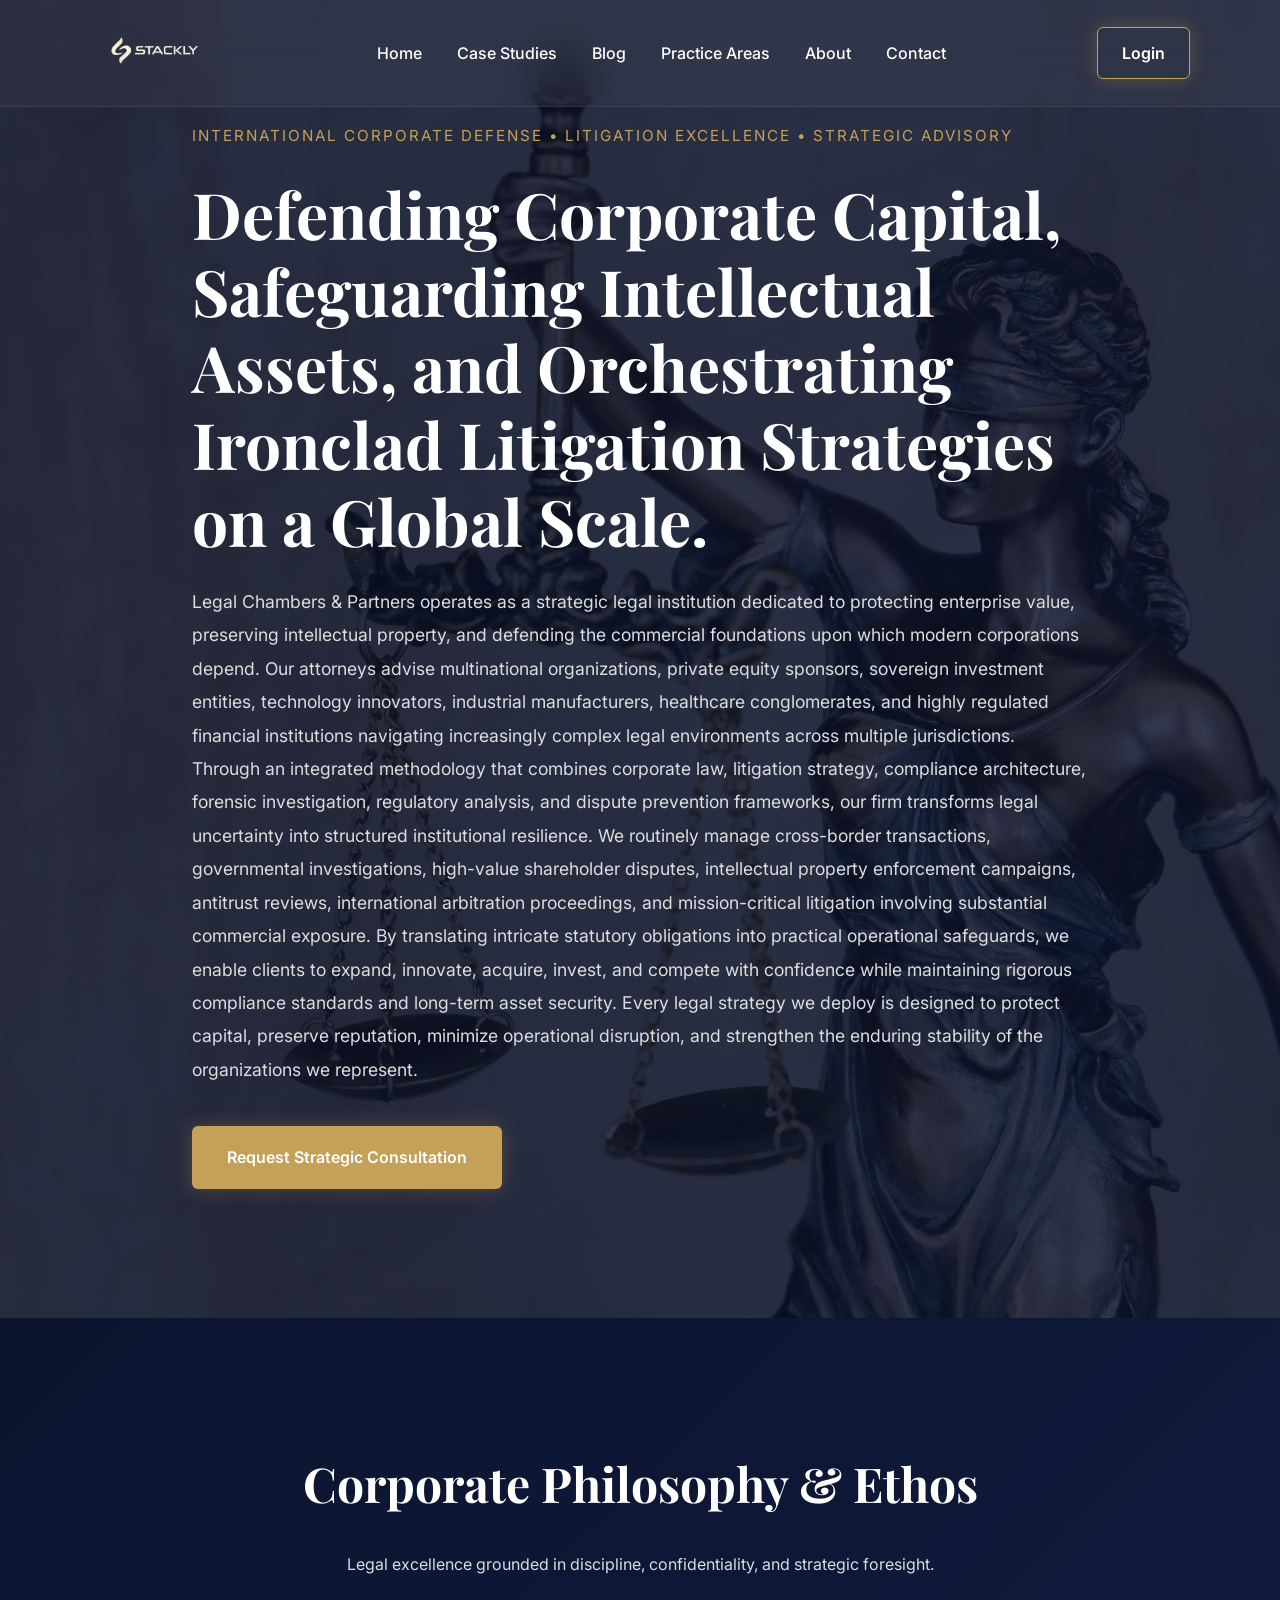
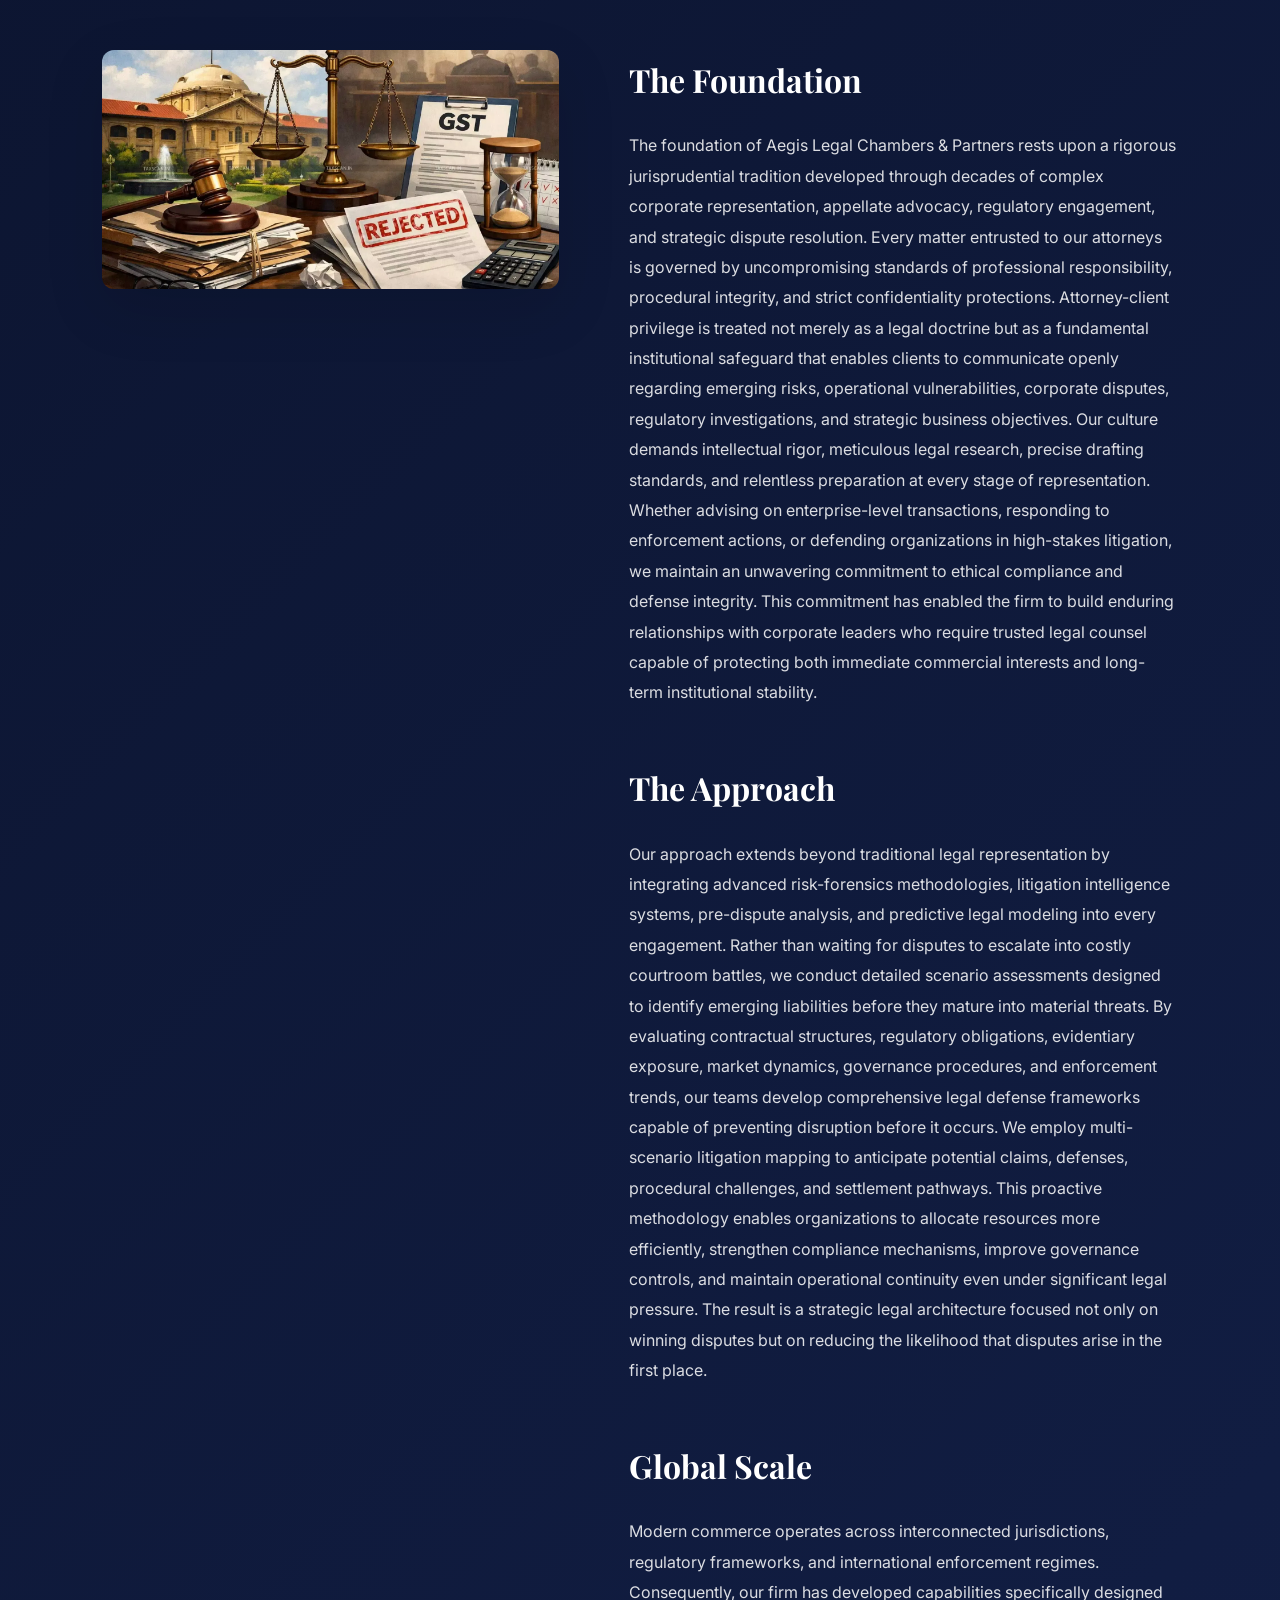
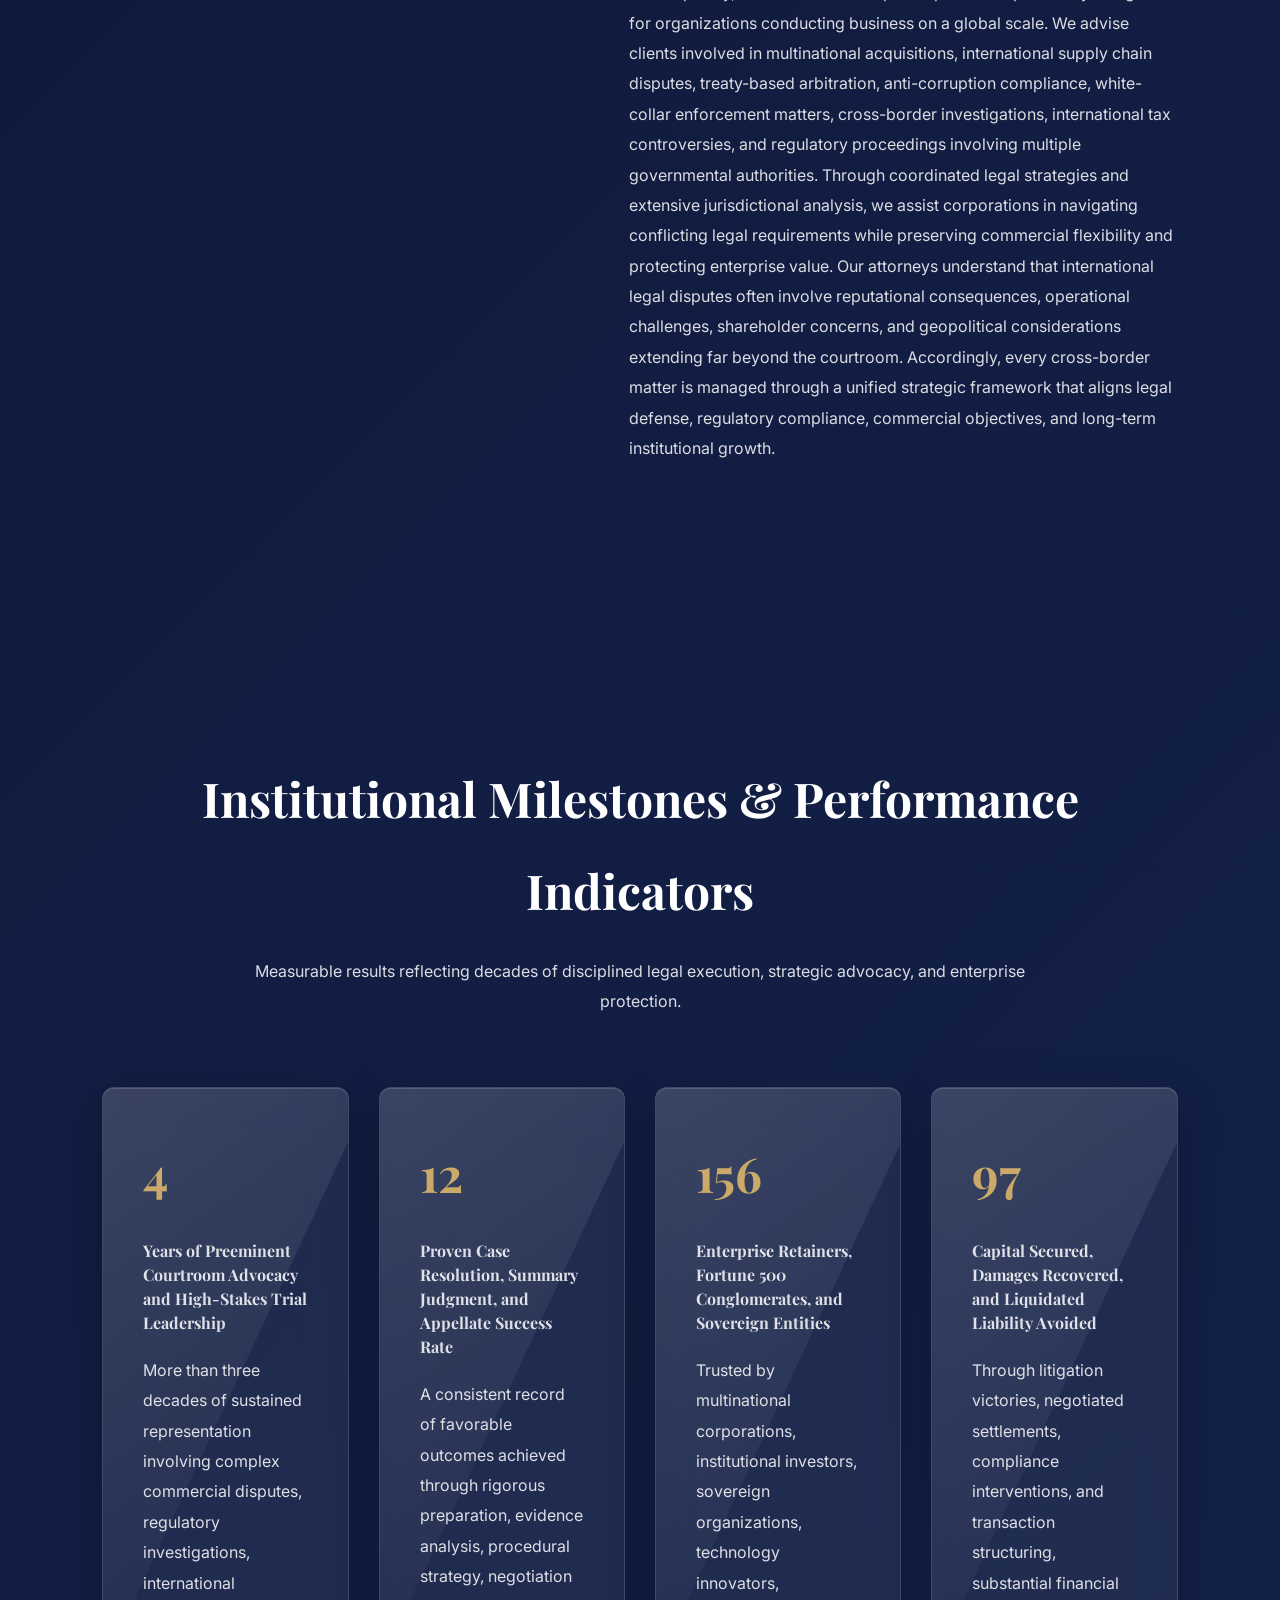
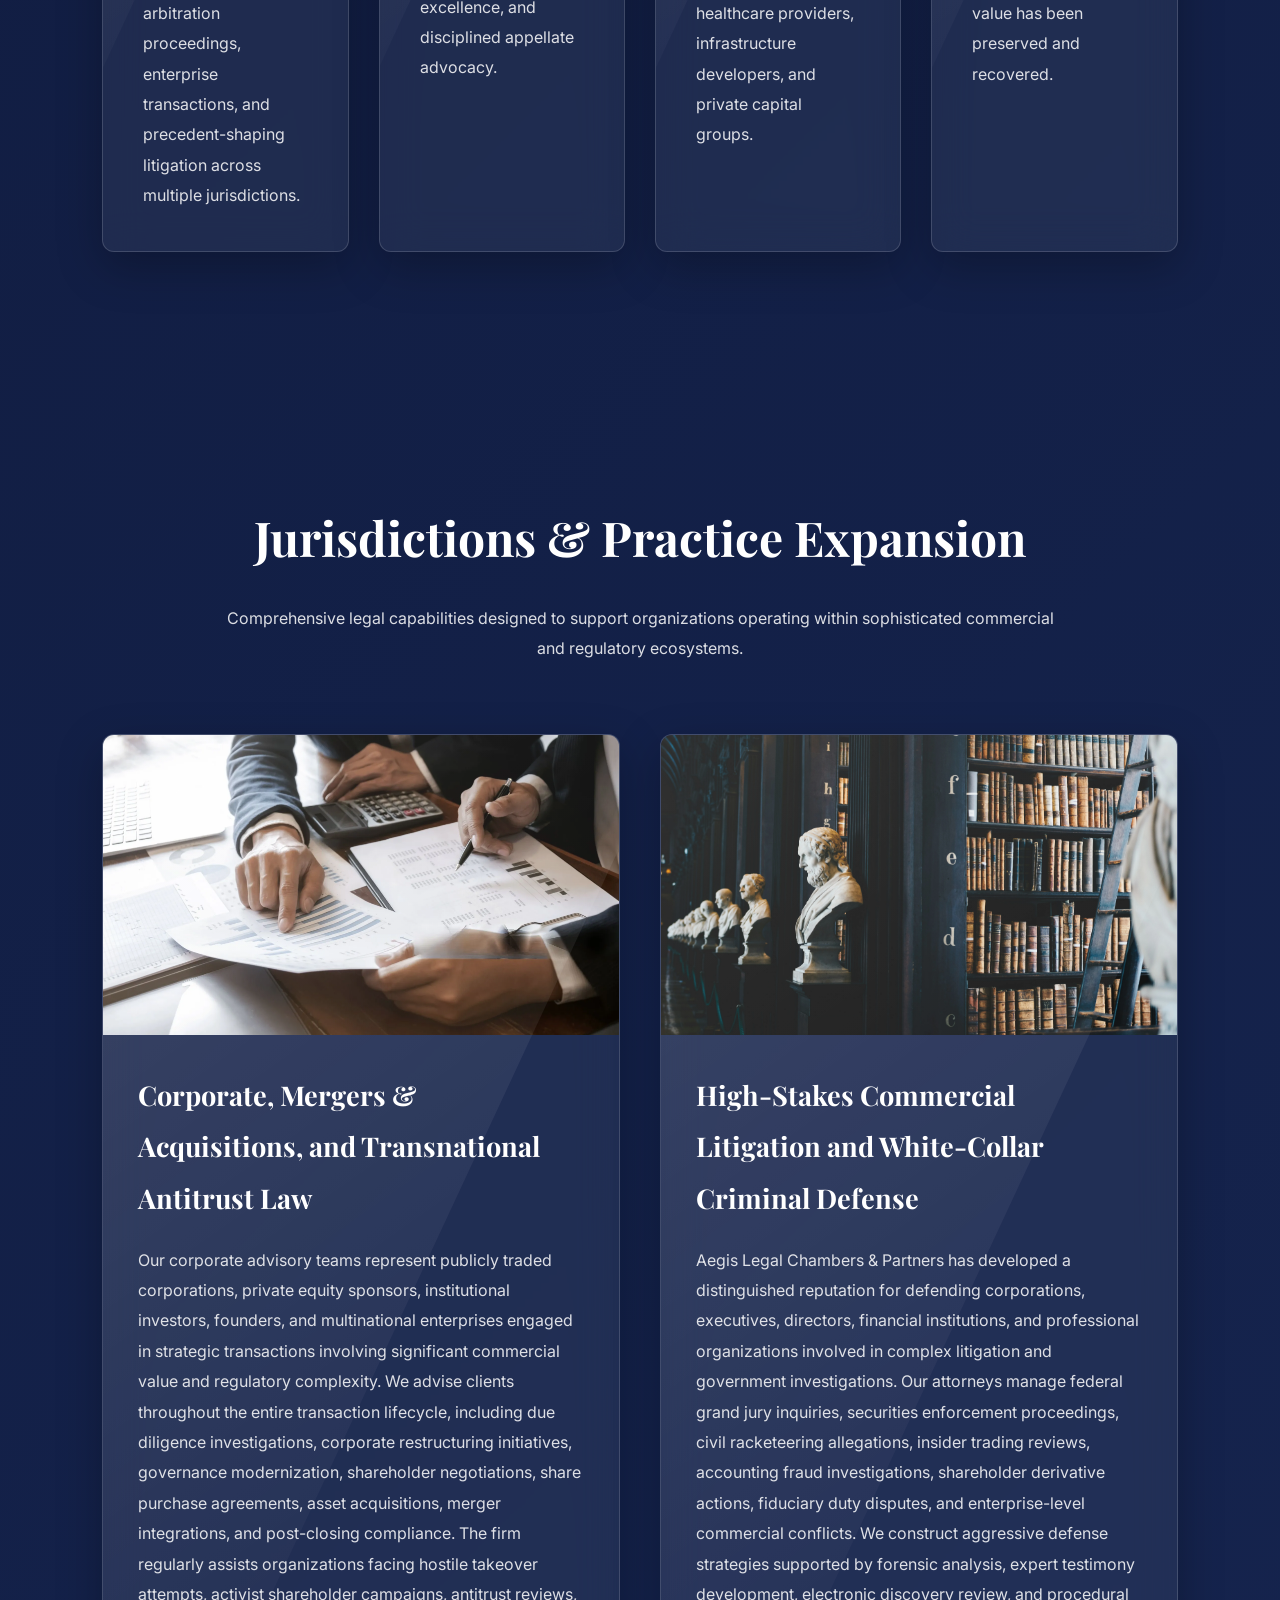
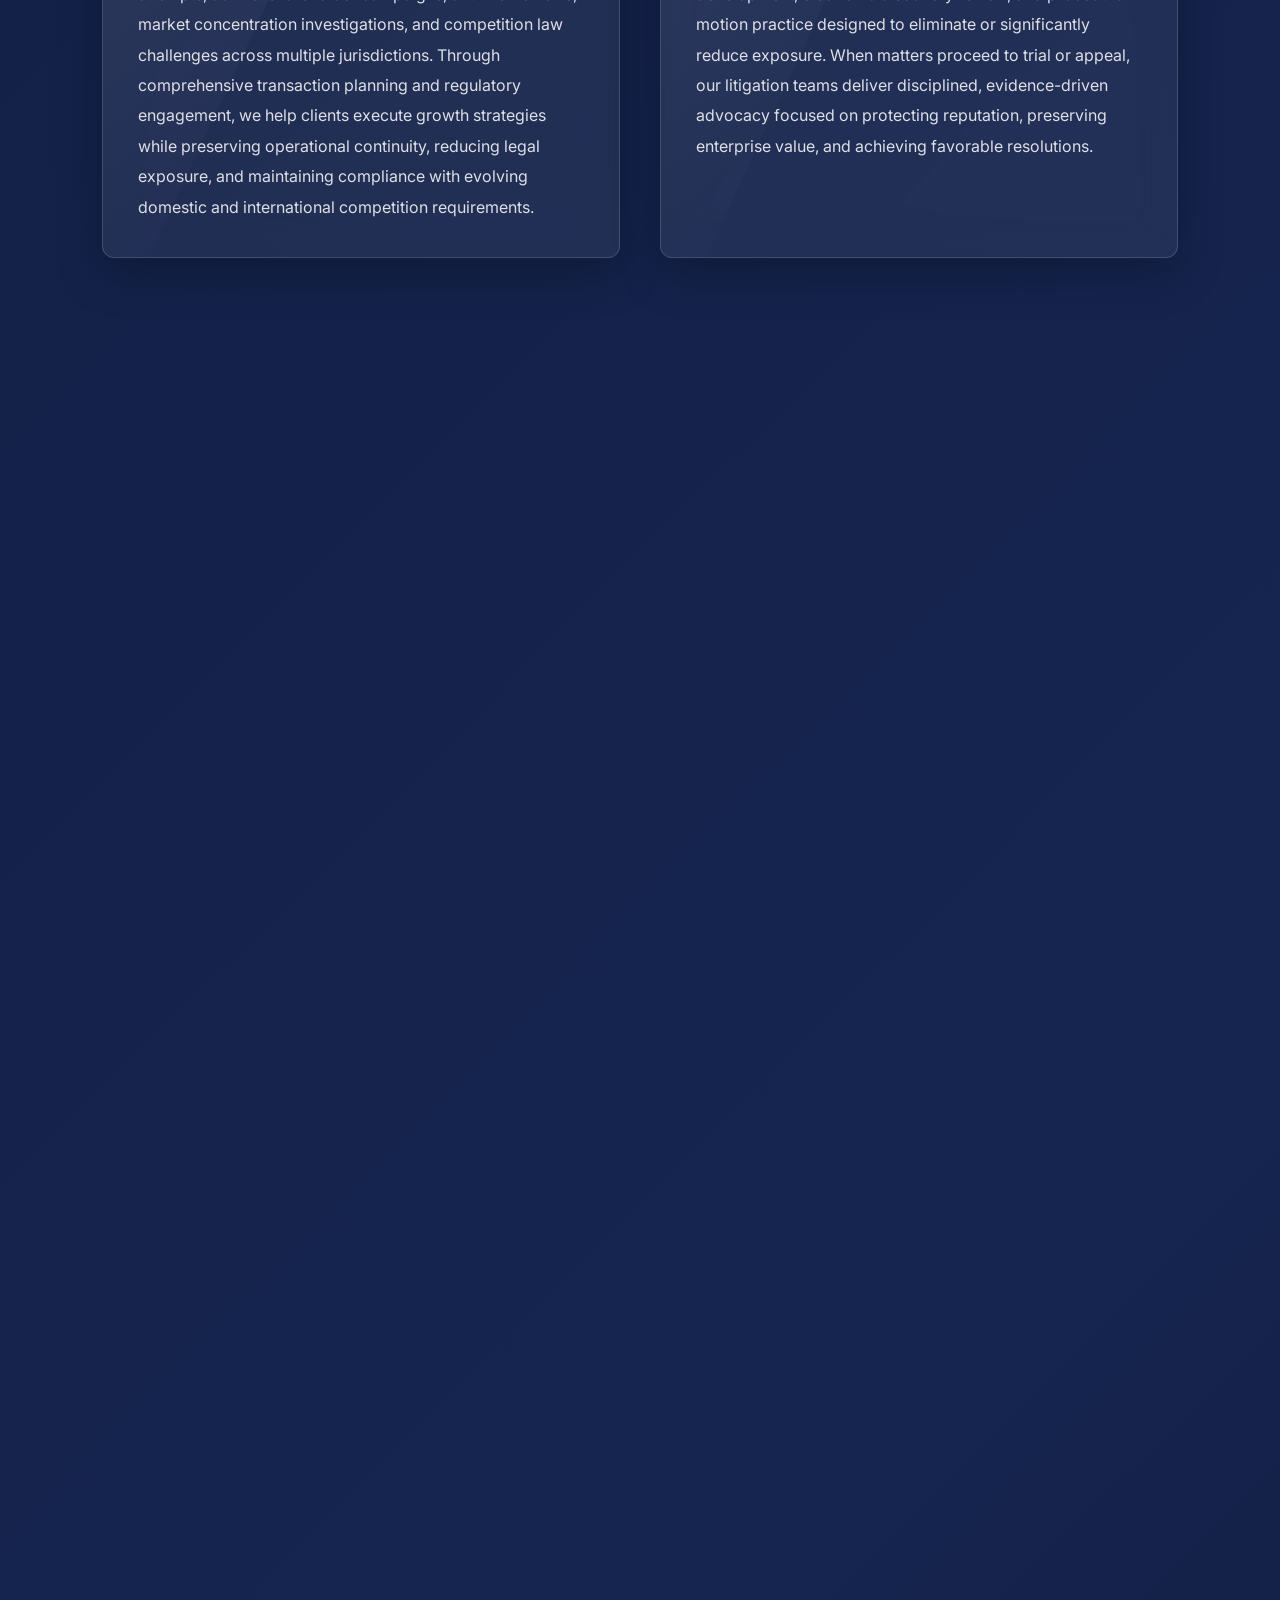
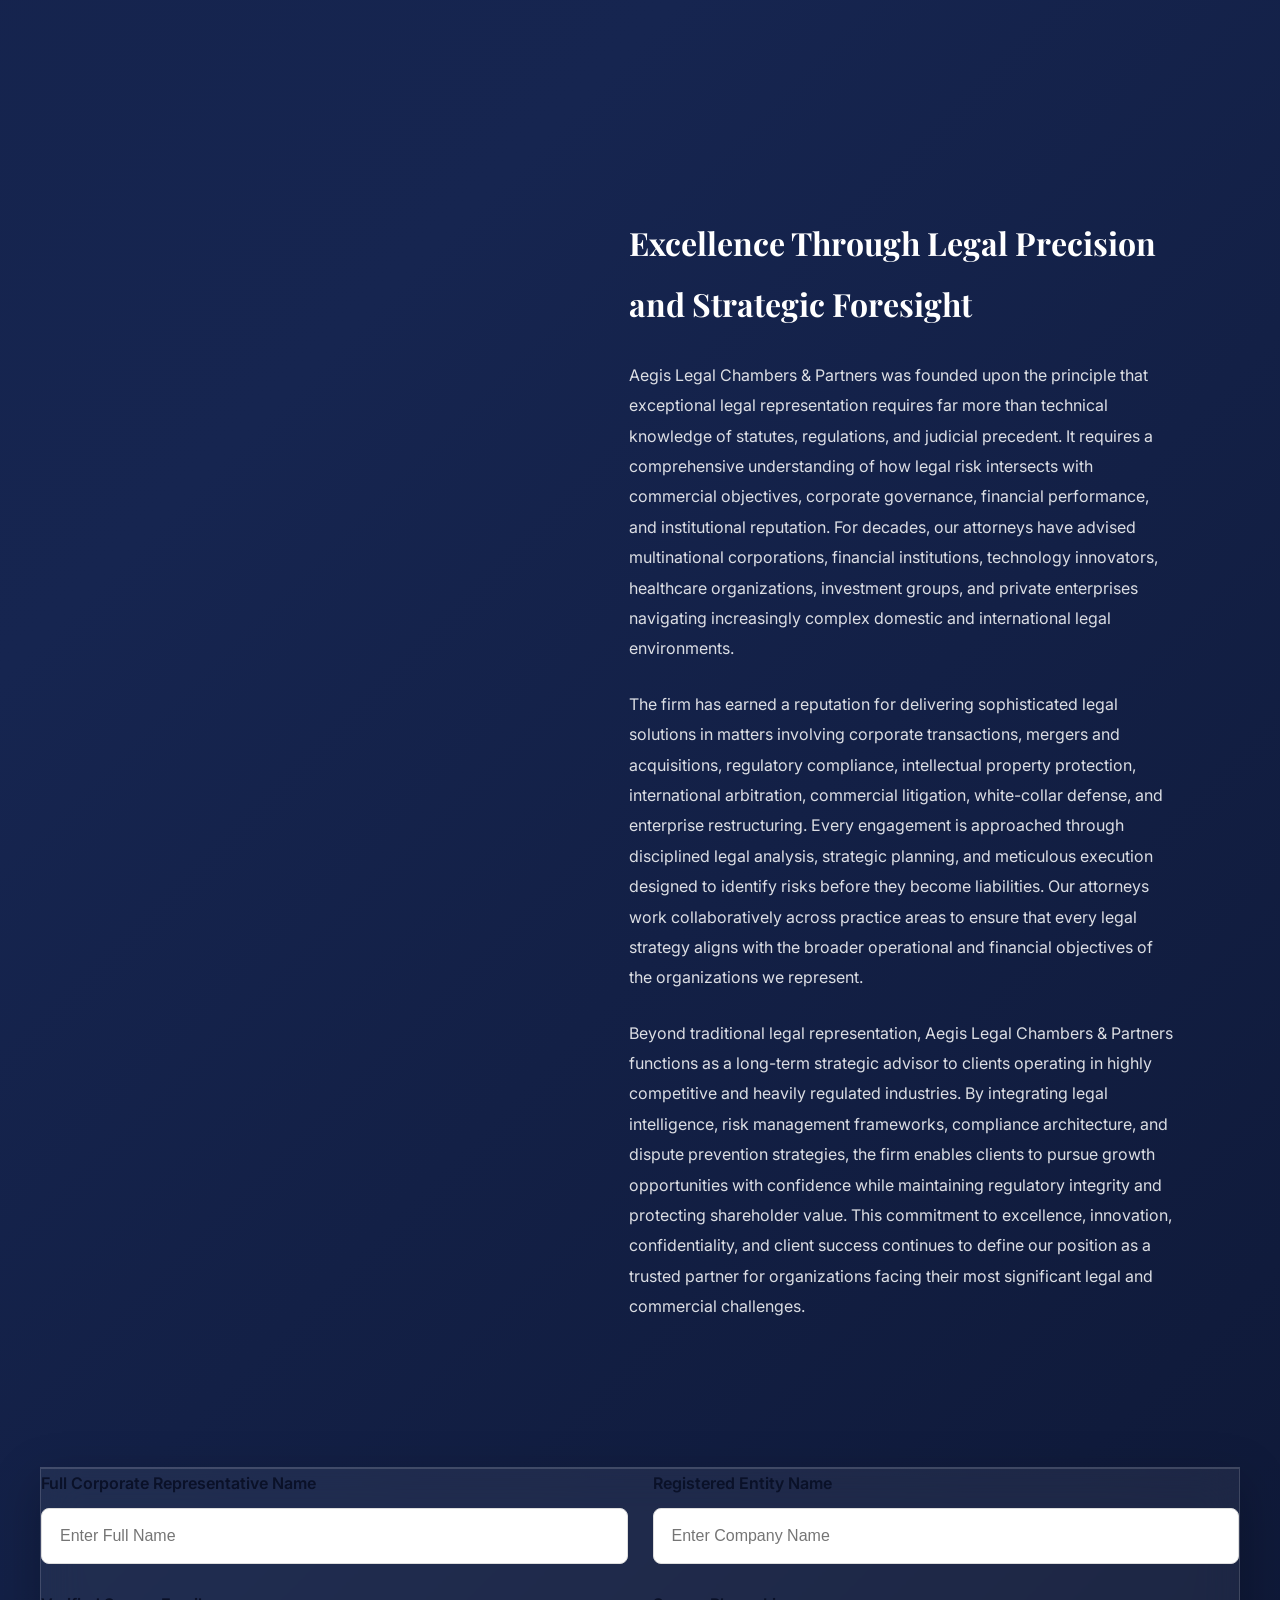
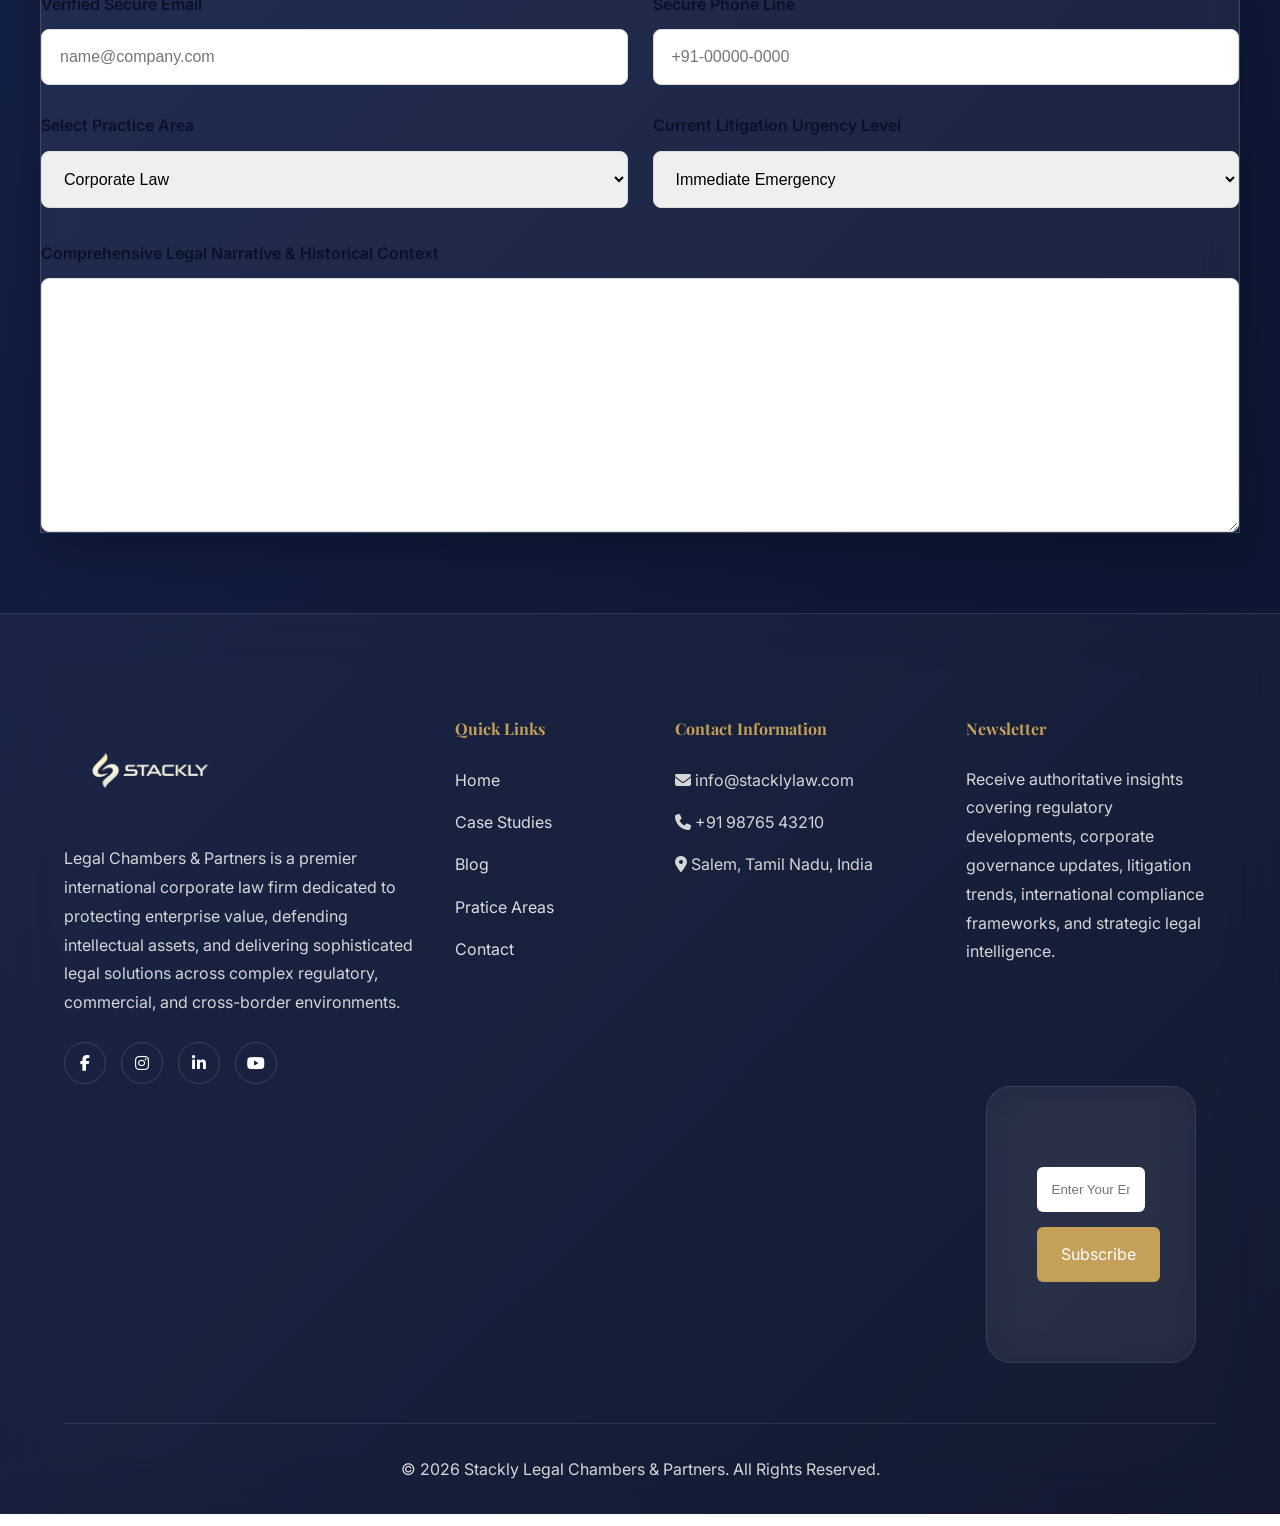
==== index.html @ 083fd5cf "first commit" ====
<!DOCTYPE html>
<html lang="en">
<head>
<meta charset="UTF-8">
<meta name="viewport" content="width=device-width, initial-scale=1.0">

<title>Aegis Legal Chambers & Partners | Global Corporate Law Firm</title>

<link rel="preconnect" href="https://fonts.googleapis.com">
<link rel="preconnect" href="https://fonts.gstatic.com" crossorigin>
<link rel="stylesheet"
href="https://cdnjs.cloudflare.com/ajax/libs/font-awesome/6.5.1/css/all.min.css">
<link href="https://fonts.googleapis.com/css2?family=Playfair+Display:wght@400;500;600;700;800&family=Inter:wght@300;400;500;600;700&display=swap" rel="stylesheet">

<link rel="stylesheet" href="style.css">
</head>

<body>

<!-- =========================
NAVBAR
========================= -->

<header class="navbar" id="navbar">

    <div class="logo">
       <a href="index.html">

        <img src="./assets/logo.webp"
        alt="Logo">
    </a>
    </div>

    <nav class="nav-links" id="navLinks">
        <a href="index.html">Home</a>
        <a href="casestudies.html">Case Studies</a>
        <a href="#Blog">Blog</a>
        <a href="pratice.html">Practice Areas</a>
        <a href="#about">About</a>
        <a href="#contact">Contact</a>
    </nav>
           <a href="#" class="login-btn" onclick="openAuth()">Login</a>
    <div class="hamburger" id="hamburger">
        <span></span>
        <span></span>
        <span></span>
    </div>

</header>

<!-- =========================
HERO
========================= -->

<section class="hero parallax-section" id="hero">

    <div class="hero-overlay"></div>

    <div class="hero-content reveal">

        <span class="hero-subtitle">
            International Corporate Defense • Litigation Excellence • Strategic Advisory
        </span>

        <h1>
            Defending Corporate Capital, Safeguarding Intellectual Assets,
            and Orchestrating Ironclad Litigation Strategies on a Global Scale.
        </h1>

        <p>
             Legal Chambers & Partners operates as a strategic legal institution
            dedicated to protecting enterprise value, preserving intellectual property,
            and defending the commercial foundations upon which modern corporations
            depend. Our attorneys advise multinational organizations, private equity
            sponsors, sovereign investment entities, technology innovators, industrial
            manufacturers, healthcare conglomerates, and highly regulated financial
            institutions navigating increasingly complex legal environments across
            multiple jurisdictions. Through an integrated methodology that combines
            corporate law, litigation strategy, compliance architecture, forensic
            investigation, regulatory analysis, and dispute prevention frameworks,
            our firm transforms legal uncertainty into structured institutional
            resilience. We routinely manage cross-border transactions, governmental
            investigations, high-value shareholder disputes, intellectual property
            enforcement campaigns, antitrust reviews, international arbitration
            proceedings, and mission-critical litigation involving substantial
            commercial exposure. By translating intricate statutory obligations
            into practical operational safeguards, we enable clients to expand,
            innovate, acquire, invest, and compete with confidence while maintaining
            rigorous compliance standards and long-term asset security. Every legal
            strategy we deploy is designed to protect capital, preserve reputation,
            minimize operational disruption, and strengthen the enduring stability
            of the organizations we represent.
        </p>

        <a href="#contact" class="hero-btn">
            Request Strategic Consultation
        </a>

    </div>

</section>

<!-- =========================
CORPORATE PHILOSOPHY
========================= -->

<section class="ethos-section" id="ethos">

    <div class="section-title reveal">
        <h2>Corporate Philosophy & Ethos</h2>
        <p>
            Legal excellence grounded in discipline, confidentiality,
            and strategic foresight.
        </p>
    </div>

    <div class="ethos-container">

        <div class="ethos-image reveal">

            <img
                src="./assets/header2.webp"
                alt="Executive Legal Boardroom">

        </div>

        <div class="ethos-content">

            <div class="reveal">

                <h3>The Foundation</h3>

                <p>
                    The foundation of Aegis Legal Chambers & Partners rests upon a
                    rigorous jurisprudential tradition developed through decades of
                    complex corporate representation, appellate advocacy, regulatory
                    engagement, and strategic dispute resolution. Every matter
                    entrusted to our attorneys is governed by uncompromising standards
                    of professional responsibility, procedural integrity, and strict
                    confidentiality protections. Attorney-client privilege is treated
                    not merely as a legal doctrine but as a fundamental institutional
                    safeguard that enables clients to communicate openly regarding
                    emerging risks, operational vulnerabilities, corporate disputes,
                    regulatory investigations, and strategic business objectives.
                    Our culture demands intellectual rigor, meticulous legal research,
                    precise drafting standards, and relentless preparation at every
                    stage of representation. Whether advising on enterprise-level
                    transactions, responding to enforcement actions, or defending
                    organizations in high-stakes litigation, we maintain an unwavering
                    commitment to ethical compliance and defense integrity. This
                    commitment has enabled the firm to build enduring relationships
                    with corporate leaders who require trusted legal counsel capable
                    of protecting both immediate commercial interests and long-term
                    institutional stability.
                </p>

            </div>

            <div class="reveal">
                

                <h3>The Approach</h3>

                <p>
                    Our approach extends beyond traditional legal representation by
                    integrating advanced risk-forensics methodologies, litigation
                    intelligence systems, pre-dispute analysis, and predictive legal
                    modeling into every engagement. Rather than waiting for disputes
                    to escalate into costly courtroom battles, we conduct detailed
                    scenario assessments designed to identify emerging liabilities
                    before they mature into material threats. By evaluating contractual
                    structures, regulatory obligations, evidentiary exposure, market
                    dynamics, governance procedures, and enforcement trends, our teams
                    develop comprehensive legal defense frameworks capable of
                    preventing disruption before it occurs. We employ multi-scenario
                    litigation mapping to anticipate potential claims, defenses,
                    procedural challenges, and settlement pathways. This proactive
                    methodology enables organizations to allocate resources more
                    efficiently, strengthen compliance mechanisms, improve governance
                    controls, and maintain operational continuity even under
                    significant legal pressure. The result is a strategic legal
                    architecture focused not only on winning disputes but on reducing
                    the likelihood that disputes arise in the first place.
                </p>

            </div>

            <div class="reveal">

                <h3>Global Scale</h3>

                <p>
                    Modern commerce operates across interconnected jurisdictions,
                    regulatory frameworks, and international enforcement regimes.
                    Consequently, our firm has developed capabilities specifically
                    designed for organizations conducting business on a global scale.
                    We advise clients involved in multinational acquisitions,
                    international supply chain disputes, treaty-based arbitration,
                    anti-corruption compliance, white-collar enforcement matters,
                    cross-border investigations, international tax controversies,
                    and regulatory proceedings involving multiple governmental
                    authorities. Through coordinated legal strategies and extensive
                    jurisdictional analysis, we assist corporations in navigating
                    conflicting legal requirements while preserving commercial
                    flexibility and protecting enterprise value. Our attorneys
                    understand that international legal disputes often involve
                    reputational consequences, operational challenges, shareholder
                    concerns, and geopolitical considerations extending far beyond
                    the courtroom. Accordingly, every cross-border matter is managed
                    through a unified strategic framework that aligns legal defense,
                    regulatory compliance, commercial objectives, and long-term
                    institutional growth.
                </p>

            </div>

        </div>

    </div>

</section>

<!-- =========================
DYNAMIC METRICS & MILESTONES
========================= -->

<section class="metrics-section" id="metrics">

    <div class="section-title reveal">
        <h2>Institutional Milestones & Performance Indicators</h2>
        <p>
            Measurable results reflecting decades of disciplined legal execution,
            strategic advocacy, and enterprise protection.
        </p>
    </div>

    <div class="metrics-grid">

        <div class="metric-card reveal">
            <h3 class="counter" data-target="35">35+</h3>
            <h4>
                Years of Preeminent Courtroom Advocacy and High-Stakes Trial Leadership
            </h4>
            <p>
                More than three decades of sustained representation involving
                complex commercial disputes, regulatory investigations,
                international arbitration proceedings, enterprise transactions,
                and precedent-shaping litigation across multiple jurisdictions.
            </p>
        </div>

        <div class="metric-card reveal">
            <h3 class="counter" data-target="99">99.2%</h3>
            <h4>
                Proven Case Resolution, Summary Judgment, and Appellate Success Rate
            </h4>
            <p>
                A consistent record of favorable outcomes achieved through
                rigorous preparation, evidence analysis, procedural strategy,
                negotiation excellence, and disciplined appellate advocacy.
            </p>
        </div>

        <div class="metric-card reveal">
            <h3 class="counter" data-target="1200">1200+</h3>
            <h4>
                Enterprise Retainers, Fortune 500 Conglomerates, and Sovereign Entities
            </h4>
            <p>
                Trusted by multinational corporations, institutional investors,
                sovereign organizations, technology innovators, healthcare
                providers, infrastructure developers, and private capital groups.
            </p>
        </div>

        <div class="metric-card reveal">
            <h3 class="counter" data-target="750">$750M+</h3>
            <h4>
                Capital Secured, Damages Recovered, and Liquidated Liability Avoided
            </h4>
            <p>
                Through litigation victories, negotiated settlements,
                compliance interventions, and transaction structuring,
                substantial financial value has been preserved and recovered.
            </p>
        </div>

    </div>

</section>

<!-- =========================
PRACTICE AREAS
========================= -->

<section class="practice-section" id="practice">

    <div class="section-title reveal">
        <h2>Jurisdictions & Practice Expansion</h2>
        <p>
            Comprehensive legal capabilities designed to support organizations
            operating within sophisticated commercial and regulatory ecosystems.
        </p>
    </div>

    <div class="practice-grid">

        <!-- CARD 1 -->

        <div class="practice-card reveal">

            <img
                src="./assets/law1.webp"
                alt="Corporate Law">

            <div class="practice-content">

                <h3>
                    Corporate, Mergers & Acquisitions, and Transnational Antitrust Law
                </h3>

                <p>
                    Our corporate advisory teams represent publicly traded
                    corporations, private equity sponsors, institutional investors,
                    founders, and multinational enterprises engaged in strategic
                    transactions involving significant commercial value and
                    regulatory complexity. We advise clients throughout the entire
                    transaction lifecycle, including due diligence investigations,
                    corporate restructuring initiatives, governance modernization,
                    shareholder negotiations, share purchase agreements, asset
                    acquisitions, merger integrations, and post-closing compliance.
                    The firm regularly assists organizations facing hostile takeover
                    attempts, activist shareholder campaigns, antitrust reviews,
                    market concentration investigations, and competition law
                    challenges across multiple jurisdictions. Through comprehensive
                    transaction planning and regulatory engagement, we help clients
                    execute growth strategies while preserving operational continuity,
                    reducing legal exposure, and maintaining compliance with evolving
                    domestic and international competition requirements.
                </p>

            </div>

        </div>

        <!-- CARD 2 -->

        <div class="practice-card reveal">

            <img
                src="./assets/law2.webp"
                alt="Litigation">

            <div class="practice-content">

                <h3>
                    High-Stakes Commercial Litigation and White-Collar Criminal Defense
                </h3>

                <p>
                    Aegis Legal Chambers & Partners has developed a distinguished
                    reputation for defending corporations, executives, directors,
                    financial institutions, and professional organizations involved
                    in complex litigation and government investigations. Our attorneys
                    manage federal grand jury inquiries, securities enforcement
                    proceedings, civil racketeering allegations, insider trading
                    reviews, accounting fraud investigations, shareholder derivative
                    actions, fiduciary duty disputes, and enterprise-level commercial
                    conflicts. We construct aggressive defense strategies supported
                    by forensic analysis, expert testimony development, electronic
                    discovery review, and procedural motion practice designed to
                    eliminate or significantly reduce exposure. When matters proceed
                    to trial or appeal, our litigation teams deliver disciplined,
                    evidence-driven advocacy focused on protecting reputation,
                    preserving enterprise value, and achieving favorable resolutions.
                </p>

            </div>

        </div>

        <!-- CARD 3 -->

        <div class="practice-card reveal">

            <img
                src="./assets/law3.webp"
                alt="Real Estate Law">

            <div class="practice-content">

                <h3>
                    Enterprise Real Estate Acquisition, Structural Zoning, and Land Use Law
                </h3>

                <p>
                    Our real estate practice advises investors, developers,
                    infrastructure groups, institutional landlords, and corporate
                    occupiers involved in large-scale property acquisitions and
                    development projects. Representation includes transaction
                    structuring, title review, financing negotiations, environmental
                    compliance assessments, land-use approvals, zoning modifications,
                    commercial leasing arrangements, construction agreements, and
                    dispute resolution. We routinely assist clients acquiring
                    high-value commercial assets requiring coordination among
                    regulators, lenders, contractors, and public authorities.
                    Through proactive risk assessment and regulatory planning,
                    the firm helps clients reduce delays, control development costs,
                    address environmental liabilities, and preserve project viability
                    throughout acquisition, construction, operation, and disposition.
                </p>

            </div>

        </div>

        <!-- CARD 4 -->

        <div class="practice-card reveal">

            <img
                src="./assets/law4.webp"
                alt="Asset Protection">

            <div class="practice-content">

                <h3>
                    High-Net-Worth Wealth Preservation, Asset Protection, and Trust Engineering
                </h3>

                <p>
                    High-net-worth individuals, family offices, entrepreneurs,
                    investors, and business owners rely upon our private wealth
                    advisory teams to preserve and transfer assets efficiently across
                    generations. Our services include trust formation, succession
                    planning, estate administration, family governance frameworks,
                    philanthropic structures, offshore asset protection planning,
                    taxation strategy, and dispute resolution involving substantial
                    family wealth. We design sophisticated legal structures intended
                    to protect capital from unnecessary exposure while supporting
                    long-term legacy objectives. Through careful coordination with
                    financial advisors, fiduciaries, and tax professionals, we help
                    clients maintain wealth continuity, minimize transfer risks,
                    and resolve sensitive family disputes with discretion and
                    strategic precision.
                </p>

            </div>

        </div>

    </div>

</section>

<!-- =========================
ABOUT SECTION
========================= -->

<section class="about-section" id="about">

    <div class="section-title reveal">

        <h2>
            About Aegis Legal Chambers & Partners
        </h2>

        <p>
            A distinguished legal institution built upon decades of
            strategic advocacy, corporate defense, regulatory excellence,
            and unwavering commitment to protecting enterprise interests.
        </p>

    </div>

    <div class="about-container">

        <div class="about-image reveal">

            <img
            src="./assets/law5.webp"
            alt="Corporate Law Firm">

        </div>

        <div class="about-content reveal">

            <h3>
                Excellence Through Legal Precision and Strategic Foresight
            </h3>

            <p>
                Aegis Legal Chambers & Partners was founded upon the principle
                that exceptional legal representation requires far more than
                technical knowledge of statutes, regulations, and judicial
                precedent. It requires a comprehensive understanding of how
                legal risk intersects with commercial objectives, corporate
                governance, financial performance, and institutional reputation.
                For decades, our attorneys have advised multinational
                corporations, financial institutions, technology innovators,
                healthcare organizations, investment groups, and private
                enterprises navigating increasingly complex domestic and
                international legal environments.
            </p>

            <p>
                The firm has earned a reputation for delivering sophisticated
                legal solutions in matters involving corporate transactions,
                mergers and acquisitions, regulatory compliance, intellectual
                property protection, international arbitration, commercial
                litigation, white-collar defense, and enterprise restructuring.
                Every engagement is approached through disciplined legal
                analysis, strategic planning, and meticulous execution designed
                to identify risks before they become liabilities. Our attorneys
                work collaboratively across practice areas to ensure that every
                legal strategy aligns with the broader operational and financial
                objectives of the organizations we represent.
            </p>

            <p>
                Beyond traditional legal representation, Aegis Legal Chambers &
                Partners functions as a long-term strategic advisor to clients
                operating in highly competitive and heavily regulated industries.
                By integrating legal intelligence, risk management frameworks,
                compliance architecture, and dispute prevention strategies, the
                firm enables clients to pursue growth opportunities with
                confidence while maintaining regulatory integrity and protecting
                shareholder value. This commitment to excellence, innovation,
                confidentiality, and client success continues to define our
                position as a trusted partner for organizations facing their
                most significant legal and commercial challenges.
            </p>

        </div>

    </div>

</section>

    <form class="legal-form reveal">

        <div class="form-grid">

            <div class="form-group">
                <label>Full Corporate Representative Name</label>
                <input type="text" placeholder="Enter Full Name">
            </div>

            <div class="form-group">
                <label>Registered Entity Name</label>
                <input type="text" placeholder="Enter Company Name">
            </div>

            <div class="form-group">
                <label>Verified Secure Email</label>
                <input type="email" placeholder="name@company.com">
            </div>

            <div class="form-group">
                <label>Secure Phone Line</label>
                <input type="tel" placeholder="+91-00000-0000">
            </div>

            <div class="form-group">
                <label>Select Practice Area</label>

                <select>
                    <option>Corporate Law</option>
                    <option>Mergers & Acquisitions</option>
                    <option>Commercial Litigation</option>
                    <option>White Collar Defense</option>
                    <option>Intellectual Property</option>
                    <option>Real Estate Law</option>
                    <option>Asset Protection</option>
                    <option>International Arbitration</option>
                </select>

            </div>

            <div class="form-group">
                <label>Current Litigation Urgency Level</label>

                <select>
                    <option>Immediate Emergency</option>
                    <option>High Priority</option>
                    <option>Time Sensitive</option>
                    <option>Standard Consultation</option>
                </select>

            </div>

        </div>

        <div class="form-group full-width">

            <label>
                Comprehensive Legal Narrative & Historical Context
            </label>

            <textarea rows="12"
                placeholder="Provide a complete chronological overview of the matter, including relevant parties, dates, contracts, regulatory notices, litigation history, financial exposure, prior negotiations, evidence currently available, and desired legal objectives.">
            </textarea>

        </div>


    </form>

</section>

<!-- FOOTER -->

<footer class="footer">

    <div class="container">

        <div class="row">

            <div class="col-lg-4">

                <a href="index.html">
                    <img src="./assets/logo.webp"
                    class="footer-logo"
                    alt="VoltDrive Logo">
                </a>

                <p>
                  Legal Chambers & Partners is a premier international corporate law firm dedicated to protecting enterprise value,
                   defending intellectual assets, and delivering sophisticated legal solutions across complex regulatory, commercial, and cross-border environments.
                </p>

                <div class="social-icons">

                    <a href="404.html">
                        <i class="fab fa-facebook-f"></i>
                    </a>

                    <a href="404.html">
                        <i class="fab fa-instagram"></i>
                    </a>

                    <a href="404.html">
                        <i class="fab fa-linkedin-in"></i>
                    </a>

                    <a href="404.html">
                        <i class="fab fa-youtube"></i>
                    </a>

                </div>

            </div>

            <div class="col-lg-2">

                <h4>Quick Links</h4>

                <ul class="footer-links">

                    <li><a href="index.html">Home</a></li>

                    <li><a href="casestudies.html">Case Studies</a></li>

                    <li><a href="Blog">Blog</a></li>

                    <li><a href="Pratice Areas">Pratice Areas</a></li>

                    <li><a href="contact.html">Contact</a></li>

                </ul>

            </div>

            <div class="col-lg-3">

                <h4>Contact Information</h4>

                <ul class="contact-info">

                    <li>
                        <i class="fas fa-envelope"></i>
                        info@stacklylaw.com
                    </li>

                    <li>
                        <i class="fas fa-phone"></i>
                        +91 98765 43210
                    </li>

                    <li>
                        <i class="fas fa-map-marker-alt"></i>
                        Salem, Tamil Nadu, India
                    </li>

                </ul>

            </div>

            <div class="col-lg-3">

                <h4>Newsletter</h4>

                <p>
                   Receive authoritative insights covering regulatory developments, corporate governance updates, litigation trends, international compliance frameworks, and strategic legal intelligence.
                </p>

                <div class="newsletter">

                    <input type="email"
                    placeholder="Enter Your Email">

                    <a href="404.html"
                    class="subscribe-btn">
                        Subscribe
                    </a>

                </div>

            </div>

        </div>

        <div class="footer-bottom">
            © 2026 Stackly Legal Chambers & Partners.
            All Rights Reserved.
        </div>

    </div>

</footer>

<!-- LOGIN MODAL -->
<div class="auth-modal" id="loginModal">

    <div class="auth-box">

        <!-- LEFT SIDE -->
        <div class="auth-left">

            <span class="close" onclick="closeAuth()">&times;</span>

            <h2>Welcome Back </h2>

            <!-- LOGIN -->
            <div id="loginBox">

                <select id="loginRole">
                    <option value="Client">Client</option>
                    <option value="admin">Admin</option>
                </select>

                <input type="email"
                       id="loginEmail"
                       placeholder="Email Address">

                <input type="password"
                       id="loginPassword"
                       placeholder="Password">

                <button onclick="loginUser()">
                    Log In
                </button>

                <p onclick="showForgot()">
                    Forgot Password?
                </p>

                <p onclick="showSignup()">
                    Don't have an account? Sign Up
                </p>

            </div>

            <!-- SIGNUP -->
            <div id="signupBox" style="display:none;">

                <input type="text"
                       id="signupName"
                       placeholder="Full Name">

                <input type="email"
                       id="signupEmail"
                       placeholder="Email Address">

                <input type="password"
                       id="ConfirmPassword"
                       placeholder="Password">

                <input type="password"
                       id="confirmPassword"
                       placeholder="Confirm Password">

                <select id="signupRole">
                    <option value="user">User</option>
                    <option value="admin">Admin</option>
                </select>

                <button onclick="signupUser()">
                    Create Account
                </button>

                <p onclick="showLogin()">
                    Back to Login
                </p>

            </div>

            <!-- FORGOT PASSWORD -->
            <div id="forgotBox" style="display:none;">

                <input type="email"
                       id="forgotEmail"
                       placeholder="Enter Your Email">

                <button onclick="forgotPassword()">
                    Reset Password
                </button>

                <p onclick="showLogin()">
                    Back to Login
                </p>

            </div>

        </div>

        <!-- RIGHT SIDE IMAGE -->
        <div class="auth-right">

            <img src="./assets/logiform.webp"
                 alt="Login Illustration">

        </div>

    </div>

</div>
<script src="https://cdn.jsdelivr.net/npm/swiper@11/swiper-bundle.min.js"></script>
<script src="script.js"></script>

</body>
</html>
---- style.css ----
/* ==========================================
GOOGLE FONTS RESET
========================================== */

:root{
    --navy:#0A1128;
    --gold:#C5A059;
    --slate:#1C2541;
    --white:#F4F5F7;
    --text:#4d5665;
    --shadow:0 20px 60px rgba(0,0,0,.12);
}

*{
    margin:0;
    padding:0;
    box-sizing:border-box;
}

html{
    scroll-behavior:smooth;
}

body{
    font-family:'Inter',sans-serif;
    background:var(--white);
    color:var(--text);
    overflow-x:hidden;
    line-height:1.9;
}

/* ==========================================
HEADINGS
========================================== */

h1,h2,h3,h4{
    font-family:'Playfair Display',serif;
    color:var(--navy);
}

img{
    width:100%;
    display:block;
}

/* ==========================================
NAVBAR
========================================== */

.navbar{
    position:fixed;
    top:0;
    left:0;
    width:100%;
    z-index:9999;

    display:flex;
    justify-content:space-between;
    align-items:center;

    padding:8px 7%;

    transition:.4s ease;
}

.navbar.scrolled{
    background:rgba(10,17,40,.97);
    backdrop-filter:blur(10px);
    border-bottom:3px solid var(--gold);
    box-shadow:0 10px 30px rgba(0,0,0,.15);
}


.nav-links{
    display:flex;
    gap:35px;
}

.nav-links a{
    text-decoration:none;
    color:#fff;
    font-weight:500;
    transition:.3s;
}

.nav-links a:hover{
    color:var(--gold);
}

/* ==========================================
HAMBURGER
========================================== */

.hamburger{
    display:none;
    flex-direction:column;
    cursor:pointer;
    gap:6px;
}

.hamburger span{
    width:28px;
    height:3px;
    background:white;
}

/* ==========================================
HERO
========================================== */

.hero{
    position:relative;

    min-height:100vh;

    background:
    url("./assets/header.webp");

    background-size:cover;
    background-position:center;
    background-attachment:fixed;

    display:flex;
    align-items:center;
}

.hero-overlay{
    position:absolute;
    inset:0;
    background:rgba(10,17,40,.82);
}

.hero-content{
    position:relative;
    z-index:2;

    max-width:1100px;
    margin:auto;

    padding:120px 8%;
    color:white;
}

.hero-subtitle{
    color:var(--gold);
    letter-spacing:2px;
    text-transform:uppercase;
    font-size:.95rem;
}

.hero h1{
    color:white;
    font-size:4rem;
    line-height:1.2;
    margin:25px 0;
}

.hero p{
    color:#ddd;
    font-size:1.1rem;
    max-width:950px;
}

.hero-btn{
    display:inline-block;
    margin-top:40px;

    background:var(--gold);
    color:white;

    text-decoration:none;

    padding:16px 35px;
    border-radius:6px;
    font-weight:600;

    transition:.4s;
}

.hero-btn:hover{
    transform:translateY(-4px);
}

/* ==========================================
SECTION TITLE
========================================== */

.section-title{
    text-align:center;
    margin-bottom:70px;
}

.section-title h2{
    font-size:3rem;
    margin-bottom:20px;
}

.section-title p{
    max-width:850px;
    margin:auto;
}

/* ==========================================
ETHOS
========================================== */

.ethos-section{
    padding:120px 8%;
}

.ethos-container{
    display:grid;
    grid-template-columns:1fr 1.2fr;
    gap:70px;
    align-items:start;
}

.ethos-image img{
    border-radius:12px;
    box-shadow:var(--shadow);
}

.ethos-content h3{
    font-size:2rem;
    margin-bottom:20px;
}

.ethos-content p{
    margin-bottom:50px;
}

/* ==========================================
METRICS
========================================== */

.metrics-section{
    padding:120px 8%;
    background:white;
}

.metrics-grid{
    display:grid;
    grid-template-columns:repeat(4,1fr);
    gap:30px;
}

.metric-card{
    background:white;
    padding:40px;
    border-radius:12px;

    box-shadow:var(--shadow);
    border-top:5px solid var(--gold);

    transition:.4s;
}

.metric-card:hover{
    transform:translateY(-10px);
}

.metric-card h3{
    color:var(--gold);
    font-size:3rem;
    margin-bottom:20px;
}

.metric-card h4{
    margin-bottom:20px;
    line-height:1.5;
}

/* ==========================================
PRACTICE AREA
========================================== */

.practice-section{
    padding:120px 8%;
    background:#f9f9fb;
}

.practice-grid{
    display:grid;
    grid-template-columns:repeat(2,1fr);
    gap:40px;
}

.practice-card{
    background:white;
    border-radius:12px;
    overflow:hidden;
    box-shadow:var(--shadow);
}

.practice-card img{
    height:300px;
    object-fit:cover;
}

.practice-content{
    padding:35px;
}

.practice-content h3{
    margin-bottom:20px;
    font-size:1.7rem;
}

/* ==========================================
CASE STUDIES
========================================== */

.case-studies{
    padding:120px 8%;
}

.case-card{
    background:white;
    margin-bottom:40px;

    padding:50px;
    border-left:6px solid var(--gold);

    box-shadow:var(--shadow);
}

.case-card h3{
    margin-bottom:25px;
    font-size:2rem;
}

/* ==========================================
FORM
========================================== */

.contact-section{
    padding:120px 8%;
    background:#fafafa;
}

.warning-text{
    max-width:1000px;
    margin:auto;
}

.legal-form{
    max-width:1200px;
    margin:auto;
}

.form-grid{
    display:grid;
    grid-template-columns:repeat(2,1fr);
    gap:25px;
}

.form-group{
    display:flex;
    flex-direction:column;
}

.form-group label{
    margin-bottom:10px;
    color:var(--navy);
    font-weight:600;
}

.form-group input,
.form-group select,
.form-group textarea{
    padding:18px;
    border:1px solid #ddd;
    border-radius:8px;
    font-size:1rem;
}

.full-width{
    margin-top:30px;
}

.submit-btn{
    margin-top:30px;
    border:none;
    background:var(--gold);
    color:white;

    padding:18px 40px;
    border-radius:8px;

    font-size:1rem;
    cursor:pointer;
    transition:.4s;
}

.submit-btn:hover{
    transform:translateY(-3px);
}

/* ==========================================
FOOTER
========================================== */

.footer{
    background:var(--navy);
    color:#ddd;
    padding:100px 8% 60px;
}

.footer-top{
    display:grid;
    grid-template-columns:repeat(3,1fr);
    gap:50px;

    margin-bottom:70px;
}

.footer h3{
    color:white;
    margin-bottom:20px;
}

.footer ul{
    list-style:none;
}

.footer ul li{
    margin-bottom:12px;
}

.footer-disclaimer{
    border-top:1px solid rgba(255,255,255,.1);
    padding-top:50px;
}

.footer-disclaimer p{
    margin-bottom:25px;
}

/* ==========================================
REVEAL ANIMATION
========================================== */

.reveal{
    opacity:0;
    transform:translateY(60px);

    transition:
    all .9s cubic-bezier(0.16,1,0.3,1);
}

.reveal.active{
    opacity:1;
    transform:translateY(0);
}

/* ==========================================
RESPONSIVE
========================================== */

@media(max-width:1100px){

    .metrics-grid{
        grid-template-columns:repeat(2,1fr);
    }

    .practice-grid{
        grid-template-columns:1fr;
    }

    .ethos-container{
        grid-template-columns:1fr;
    }

}

@media(max-width:768px){

    .hero h1{
        font-size:2.5rem;
    }

    .section-title h2{
        font-size:2.2rem;
    }

    .metrics-grid{
        grid-template-columns:1fr;
    }

    .footer-top{
        grid-template-columns:1fr;
    }

    .form-grid{
        grid-template-columns:1fr;
    }

    .nav-links{
        position:fixed;
        top:0;
        right:-100%;
        width:280px;
        height:100vh;

        background:var(--navy);

        flex-direction:column;
        padding:100px 40px;

        transition:.4s;
    }

    .nav-links.active{
        right:0;
    }

    .hamburger{
        display:flex;
    }
}

@media(max-width:500px){

    .hero h1{
        font-size:2rem;
    }

    .hero-content{
        padding:120px 25px;
    }

    .case-card{
        padding:30px;
    }

}


/* Scroll Progress Bar */

.scroll-progress{
    position:fixed;
    top:0;
    left:0;
    width:0%;
    height:4px;
    background:#C5A059;
    z-index:10000;
}

/* Back To Top */

.back-to-top{
    position:fixed;
    bottom:30px;
    right:30px;

    width:50px;
    height:50px;

    border:none;
    border-radius:50%;

    background:#C5A059;
    color:white;

    cursor:pointer;

    opacity:0;
    visibility:hidden;

    transition:.3s;
    z-index:999;
}

.back-to-top.show{
    opacity:1;
    visibility:visible;
}

.active-link{
    color:#C5A059 !important;
}


/* ==========================
NAVBAR LOGO
========================== */

.logo img{
    height: 90px;
    width:auto;
    display:block;
   
}

/* ==========================
LOGIN BUTTON
========================== */

.login-btn{
    text-decoration:none;
    color:#fff;
    border:1px solid #C5A059;
    padding:10px 24px;
    border-radius:6px;
    transition:.4s;
    font-weight:600;
}

.login-btn:hover{
    background:#C5A059;
    color:#fff;
}

/* ==========================
ABOUT SECTION
========================== */

.about-section{
    padding:120px 8%;
    background:#fff;
}

.about-container{
    display:grid;
    grid-template-columns:1fr 1.2fr;
    gap:70px;
    align-items:center;
}

.about-image img{
    width:100%;
    border-radius:12px;
    box-shadow:0 20px 60px rgba(0,0,0,.12);
}

.about-content h3{
    font-size:2rem;
    margin-bottom:25px;
}

.about-content p{
    margin-bottom:25px;
    line-height:1.9;
}

/* ==========================
FOOTER
========================== */

.footer{
    background:#0A1128;
    color:#d6d6d6;
    padding:100px 0 30px;
    margin-top: 80px;
}

.container{
    width:90%;
    max-width:1400px;
    margin:auto;
}

.row{
    display:flex;
    flex-wrap:wrap;
    gap:40px;
}

.col-lg-4{
    flex:1 1 350px;
}

.col-lg-3{
    flex:1 1 250px;
}

.col-lg-2{
    flex:1 1 180px;
}

.footer-logo{
    width:180px;
    margin-bottom:10px;
    display: block;
}

.footer p{
    margin-top:0;
    line-height:1.8;
}

.footer h4{
    color:#C5A059;
    margin-bottom:20px;
}

.footer-links,
.contact-info{
    list-style:none;
    padding:0;
}

.footer-links li,
.contact-info li{
    margin-bottom:14px;
}

.footer-links a{
    text-decoration:none;
    color:#ddd;
    transition:.3s;
}

.footer-links a:hover{
    color:#C5A059;
    padding-left:8px;
}

.social-icons{
    display:flex;
    gap:15px;
    margin-top:25px;
}

.social-icons a{
    width:42px;
    height:42px;

    display:flex;
    align-items:center;
    justify-content:center;

    border:1px solid rgba(255,255,255,.15);
    border-radius:50%;

    color:white;
    text-decoration:none;

    transition:.4s;
}

.social-icons a:hover{
    background:#C5A059;
    transform:translateY(-5px);
}

.newsletter{
    margin-top:20px;
}

.newsletter input{
    width:100%;
    padding:15px;
    border:none;
    border-radius:6px;
    margin-bottom:15px;
}

.subscribe-btn{
    display:inline-block;
    background:#C5A059;
    color:#fff;
    text-decoration:none;
    padding:12px 24px;
    border-radius:6px;
}

.footer-bottom{
    text-align:center;
    border-top:1px solid rgba(255,255,255,.1);
    margin-top:60px;
    padding-top:30px;
}

.auth-modal{
    display:none;
    position:fixed;
    inset:0;

    background:rgba(0,0,0,.85);
    backdrop-filter:blur(8px);

    z-index:99999;

    justify-content:center;
    align-items:center;
}

.auth-box{

    width:1000px;
    max-width:95%;

    min-height: auto;
    height: auto;
    align-items: stretch;

    display:flex;

    background:#111827;

    border-radius:30px;

    overflow:hidden;

    position:relative;

    box-shadow:
    0 20px 80px rgba(0,0,0,.6);
}

.auth-left{

    flex:1;

    padding:35px 50px;

    color:#fff;
}

.auth-left h2{

    font-size:3rem;

    margin-bottom:15px;

    color:#fff;
}

.auth-right{


    width: 100%;
    height: 100%;
    object-fit: cover;
    display: block;

    flex:1;

    background:url('./assets/login-bg.jpg') center/cover;
}

.auth-box input,
.auth-box select{

    width:100%;

    padding:18px 25px;

    margin-bottom:20px;

    border:2px solid rgba(255,255,255,.15);

    border-radius:50px;

    background:transparent;

    color:#fff;

    outline:none;
}

.auth-box select option{
    color:#000;
}

.auth-box button{

    width:100%;

    padding:18px;

    border:none;

    border-radius:50px;

    font-size:18px;

    color:#fff;

    cursor:pointer;

    background:
    linear-gradient(
    90deg,
    #6d28d9,
    #9333ea);

    transition:.4s;
}

.auth-box button:hover{

    transform:translateY(-3px);

    box-shadow:
    0 0 25px rgba(147,51,234,.6);
}

.auth-box p{

    text-align:center;

    color:#c5a059;

    cursor:pointer;

    margin-top:15px;
}

.close{

    position:absolute;

    top:20px;
    right:25px;

    color:#fff;

    font-size:35px;

    cursor:pointer;
}


#loginRole{
    width:100%;
    padding:14px 18px;

    background:rgba(255,255,255,0.08);
    backdrop-filter:blur(15px);

    border:1px solid rgba(255,255,255,0.15);
    border-radius:10px;

    color:#fff;
    font-size:1rem;
    font-weight:500;

    cursor:pointer;
    outline:none;

    transition:.4s ease;
}

/* Focus */
#loginRole:focus{
    border-color:#C5A059;

    box-shadow:
    0 0 20px rgba(197,160,89,.35);

    background:rgba(255,255,255,0.12);
}

/* Dropdown Options */
#loginRole option{
    background:#0A1128;
    color:#fff;
    padding:10px;
}

/* Hover */
#loginRole:hover{
    border-color:#C5A059;
}
/* ==========================
RESPONSIVE
========================== */

@media(max-width:992px){

    .about-container{
        grid-template-columns:1fr;
    }

    .row{
        flex-direction:column;
    }

}

@media(max-width:768px){

    .login-btn{
        display:none;
    }

    .logo img{
        height:45px;
    }

}


/* ===============================
PREMIUM GLASSMORPHISM UI
=============================== */

body{
    background:
    linear-gradient(
    135deg,
    #0A1128 0%,
    #111d42 35%,
    #162550 70%,
    #0A1128 100%);
}

/* Floating Background */

body::before{
    content:"";
    position:fixed;
    inset:0;

    background:
    radial-gradient(circle at 20% 20%,
    rgba(197,160,89,.15),
    transparent 35%),

    radial-gradient(circle at 80% 30%,
    rgba(255,255,255,.08),
    transparent 35%),

    radial-gradient(circle at 50% 80%,
    rgba(197,160,89,.10),
    transparent 40%);

    animation:floatingBg 20s ease-in-out infinite;
    z-index:-2;
}

@keyframes floatingBg{

    0%{
        transform:scale(1) rotate(0deg);
    }

    50%{
        transform:scale(1.1) rotate(3deg);
    }

    100%{
        transform:scale(1) rotate(0deg);
    }

}

/* Sections */

.ethos-section,
.metrics-section,
.practice-section,
.about-section,
.contact-section{
    background:transparent !important;
}

/* ===============================
GLASS CARDS
=============================== */

.metric-card,
.practice-card,
.case-card,
.auth-box,
.legal-form{

    background:
    rgba(255,255,255,.06) !important;

    backdrop-filter:blur(20px);
    -webkit-backdrop-filter:blur(20px);

    border:1px solid
    rgba(255,255,255,.15);

    box-shadow:
    0 15px 45px rgba(0,0,0,.25),
    inset 0 1px 0 rgba(255,255,255,.15);

    overflow:hidden;
    position:relative;
}

/* Shine Animation */

.metric-card::before,
.practice-card::before,
.case-card::before{

    content:"";

    position:absolute;
    top:-100%;
    left:-100%;

    width:200%;
    height:200%;

    background:
    linear-gradient(
    120deg,
    transparent,
    rgba(255,255,255,.12),
    transparent);

    transform:rotate(25deg);
    transition:1s;
}

.metric-card:hover::before,
.practice-card:hover::before,
.case-card:hover::before{
    left:100%;
}

/* ===============================
TEXT COLOR
=============================== */

.section-title h2,
.about-content h3,
.practice-content h3,
.case-card h3,
.ethos-content h3{
    color:#fff !important;
}

.section-title p,
.about-content p,
.practice-content p,
.case-card p,
.ethos-content p,
.metric-card p,
.metric-card h4{
    color:rgba(255,255,255,.85) !important;
}

/* ===============================
GLASS NAVBAR
=============================== */

.navbar{
    background:
    rgba(255,255,255,.04);

    backdrop-filter:blur(25px);
    -webkit-backdrop-filter:blur(25px);

    border-bottom:
    1px solid rgba(255,255,255,.08);
}

.navbar.scrolled{

    background:
    rgba(10,17,40,.35);

    backdrop-filter:blur(30px);

    box-shadow:
    0 10px 40px rgba(0,0,0,.25);

}

/* ===============================
GLASS FOOTER
=============================== */

.footer{

    background:
    rgba(255,255,255,.04) !important;

    backdrop-filter:blur(25px);

    border-top:
    1px solid rgba(255,255,255,.1);
}

/* ===============================
FLOAT ANIMATION
=============================== */

.metric-card,
.practice-card,
.case-card{

    animation:
    floatCard 5s ease-in-out infinite;
}

.metric-card:nth-child(2){
    animation-delay:.5s;
}

.metric-card:nth-child(3){
    animation-delay:1s;
}

.metric-card:nth-child(4){
    animation-delay:1.5s;
}

@keyframes floatCard{

    0%{
        transform:translateY(0);
    }

    50%{
        transform:translateY(-12px);
    }

    100%{
        transform:translateY(0);
    }

}

/* ===============================
REVEAL ANIMATION UPGRADE
=============================== */

.reveal{
    opacity:0;
    transform:
    translateY(120px)
    scale(.9);

    filter:blur(15px);

    transition:
    all 1.3s cubic-bezier(
    0.16,
    1,
    0.3,
    1);
}

.reveal.active{

    opacity:1;

    transform:
    translateY(0)
    scale(1);

    filter:blur(0);
}

/* ===============================
IMAGE HOVER EFFECT
=============================== */

.practice-card img,
.about-image img,
.ethos-image img{

    transition:
    transform .8s ease,
    filter .8s ease;
}

.practice-card:hover img,
.about-image:hover img,
.ethos-image:hover img{

    transform:scale(1.08);
    filter:brightness(1.15);
}

/* ===============================
BUTTON GLOW
=============================== */

.hero-btn,
.submit-btn,
.login-btn{

    position:relative;
    overflow:hidden;

    box-shadow:
    0 0 20px rgba(197,160,89,.3);
}

.hero-btn:hover,
.submit-btn:hover,
.login-btn:hover{

    box-shadow:
    0 0 40px rgba(197,160,89,.8);

    transform:
    translateY(-5px)
    scale(1.03);
}

/* ===============================
   PREMIUM GLASS SERVICE SECTION
=============================== */

.service{
    padding:120px 0;
    position:relative;
}

.service-item{

    background:rgba(255,255,255,.06);

    backdrop-filter:blur(20px);
    -webkit-backdrop-filter:blur(20px);

    border:1px solid rgba(255,255,255,.15);

    border-radius:20px;
    overflow:hidden;

    box-shadow:
    0 15px 40px rgba(0,0,0,.25),
    inset 0 1px 0 rgba(255,255,255,.15);

    transition:all .6s cubic-bezier(.16,1,.3,1);

    position:relative;

    margin-bottom:35px;

    animation:floatCard 6s ease-in-out infinite;
}

/* Shine Effect */

.service-item::before{

    content:"";

    position:absolute;

    top:-100%;
    left:-100%;

    width:200%;
    height:200%;

    background:
    linear-gradient(
    120deg,
    transparent,
    rgba(255,255,255,.12),
    transparent);

    transform:rotate(25deg);

    transition:1s;
}

.service-item:hover::before{
    left:100%;
}

/* Hover */

.service-item:hover{

    transform:
    translateY(-15px)
    scale(1.03);

    box-shadow:
    0 25px 60px rgba(0,0,0,.35),
    0 0 30px rgba(197,160,89,.35);
}

/* Service Images */

.service-img{
    width:100%;
    height:240px;
    object-fit:cover;

    transition:
    transform .8s ease,
    filter .8s ease;
}

.service-item:hover .service-img{
    transform:scale(1.08);
    filter:brightness(1.15);
}

/* Icon */

.service-icon{

    width:85px;
    height:85px;

    margin:25px auto;

    border-radius:50%;

    background:
    rgba(197,160,89,.15);

    border:
    1px solid rgba(197,160,89,.4);

    display:flex;
    align-items:center;
    justify-content:center;

    backdrop-filter:blur(10px);
}

.service-icon i{
    color:#C5A059;
    font-size:32px;
}

/* Content */

.service-item h3{

    text-align:center;

    color:#fff;

    font-size:1.6rem;

    margin-bottom:15px;

    padding:0 20px;
}

.service-item p{

    text-align:center;

    color:rgba(255,255,255,.85);

    line-height:1.8;

    padding:0 25px;
}

/* Button */

.service-item .btn{

    display:block;

    width:fit-content;

    margin:30px auto;

    padding:14px 32px;

    text-decoration:none;

    color:#fff;

    background:
    rgba(197,160,89,.15);

    border:
    1px solid rgba(197,160,89,.45);

    border-radius:8px;

    transition:.4s;
}

.service-item .btn:hover{

    background:#C5A059;

    transform:translateY(-3px);

    box-shadow:
    0 0 25px rgba(197,160,89,.6);
}

/* Floating Animation */

.service-item:nth-child(2){
    animation-delay:.5s;
}

.service-item:nth-child(3){
    animation-delay:1s;
}

.service-item:nth-child(4){
    animation-delay:1.5s;
}

.service-item:nth-child(5){
    animation-delay:2s;
}

.service-item:nth-child(6){
    animation-delay:2.5s;
}

@keyframes floatCard{

    0%{
        transform:translateY(0);
    }

    50%{
        transform:translateY(-12px);
    }

    100%{
        transform:translateY(0);
    }
}

/* Section Heading */

.service .section-header h2{
    color:#fff;
    font-size:3rem;
    margin-bottom:20px;
    text-align: center;
}

.service .section-header p{
    color:rgba(255,255,255,.85);
    max-width:850px;
    margin:auto;
    margin-bottom: 60px;
    text-align: center;
}

/* Scroll Reveal Animation */

.service-item{
    opacity:0;
    transform:
    translateY(100px)
    scale(.9);

    filter:blur(12px);

    animation-fill-mode:forwards;
}

.service-item.show{

    opacity:1;

    transform:
    translateY(0)
    scale(1);

    filter:blur(0);

    transition:
    all 1s cubic-bezier(.16,1,.3,1);
}

.title span{
    display:inline-block;
    opacity:0;
    animation:letterAnim 2s ease forwards;
}

.title span:nth-child(1){animation-delay:.1s;}
.title span:nth-child(2){animation-delay:.2s;}
.title span:nth-child(3){animation-delay:.3s;}
/* continue increasing delay */

@keyframes letterAnim{
    from{
        opacity:0;
        transform:translateY(40px);
    }
    to{
        opacity:1;
        transform:translateY(0);
    }
}


/* ==========================
CASE STUDIES SECTION
========================== */

.portfolio{
    padding:120px 8%;
}

.portfolio .section-header{
    text-align:center;
    margin-bottom:70px;
}

.portfolio .section-header h2{
    font-size:3rem;
    margin-bottom:20px;
    color:#fff;
}

.portfolio .section-header p{
    max-width:900px;
    margin:auto;
    color:rgba(255,255,255,.85);
    line-height:1.9;
}

/* ==========================
GRID
========================== */

.portfolio-grid{
    display:grid;
    grid-template-columns:repeat(3,1fr);
    gap:35px;
}

/* ==========================
CARD
========================== */

.portfolio-wrap{
    background:rgba(255,255,255,.06);
    backdrop-filter:blur(20px);
    -webkit-backdrop-filter:blur(20px);

    border:1px solid rgba(255,255,255,.12);

    border-radius:18px;
    overflow:hidden;

    height:100%;

    transition:.5s;

    box-shadow:
    0 15px 40px rgba(0,0,0,.25);
}

.portfolio-wrap:hover{
    transform:translateY(-10px);
    box-shadow:
    0 25px 60px rgba(0,0,0,.35);
}

/* ==========================
IMAGE
========================== */

.portfolio-wrap img{
    width:100%;
    height:280px;
    object-fit:cover;
    transition:.8s;
}

.portfolio-wrap:hover img{
    transform:scale(1.08);
}

/* ==========================
CONTENT
========================== */

.portfolio-wrap figure{
    padding:30px;
    text-align:center;
}

.portfolio-wrap figure p{
    color:#C5A059;
    font-weight:600;
    margin-bottom:12px;
    text-transform:uppercase;
    letter-spacing:1px;
}

.portfolio-wrap figure a{
    display:block;
    text-decoration:none;
    color:#fff;

    font-size:1.4rem;
    font-weight:700;

    margin-bottom:10px;
}

.portfolio-wrap figure span{
    color:rgba(255,255,255,.75);
}

/* ==========================
SHINE EFFECT
========================== */

.portfolio-wrap::before{
    content:"";

    position:absolute;
    top:-100%;
    left:-100%;

    width:200%;
    height:200%;

    background:
    linear-gradient(
        120deg,
        transparent,
        rgba(255,255,255,.08),
        transparent
    );

    transform:rotate(25deg);
    transition:1s;
}

.portfolio-wrap{
    position:relative;
}

.portfolio-wrap:hover::before{
    left:100%;
}

/* ==========================
CONSULTATION SECTION
========================== */

.newsletter{
    margin:120px 8% 0;

    background:rgba(255,255,255,.05);

    backdrop-filter:blur(20px);

    border:1px solid rgba(255,255,255,.1);

    border-radius:25px;

    padding:80px 50px;
}

.newsletter .section-header{
    text-align:center;
}

.newsletter .section-header h2{
    color:#fff;
    font-size:2.5rem;
    margin-bottom:20px;
}

.newsletter .section-header p{
    color:rgba(255,255,255,.85);
    max-width:850px;
    margin:auto;
}

.newsletter .form{
    display:flex;
    justify-content:center;
    gap:15px;
    margin-top:40px;
}

.form-control{
    width:450px;

    padding:18px;

    border:none;

    border-radius:10px;

    background:rgba(255,255,255,.08);

    color:#fff;
}

.form-control::placeholder{
    color:rgba(255,255,255,.6);
}

.newsletter .btn{
    padding:18px 35px;

    background:#C5A059;
    color:#fff;

    border:none;

    border-radius:10px;

    cursor:pointer;

    transition:.4s;
}

.newsletter .btn:hover{
    transform:translateY(-3px);
    background:#d5ae67;
}

/* ==========================
RESPONSIVE
========================== */

@media(max-width:992px){

    .portfolio-grid{
        grid-template-columns:repeat(2,1fr);
    }

}

@media(max-width:768px){

    .portfolio-grid{
        grid-template-columns:1fr;
    }

    .portfolio .section-header h2{
        font-size:2rem;
    }

    .newsletter .section-header h2{
        font-size:2rem;
    }

    .newsletter .form{
        flex-direction:column;
    }

    .form-control{
        width:100%;
    }

}
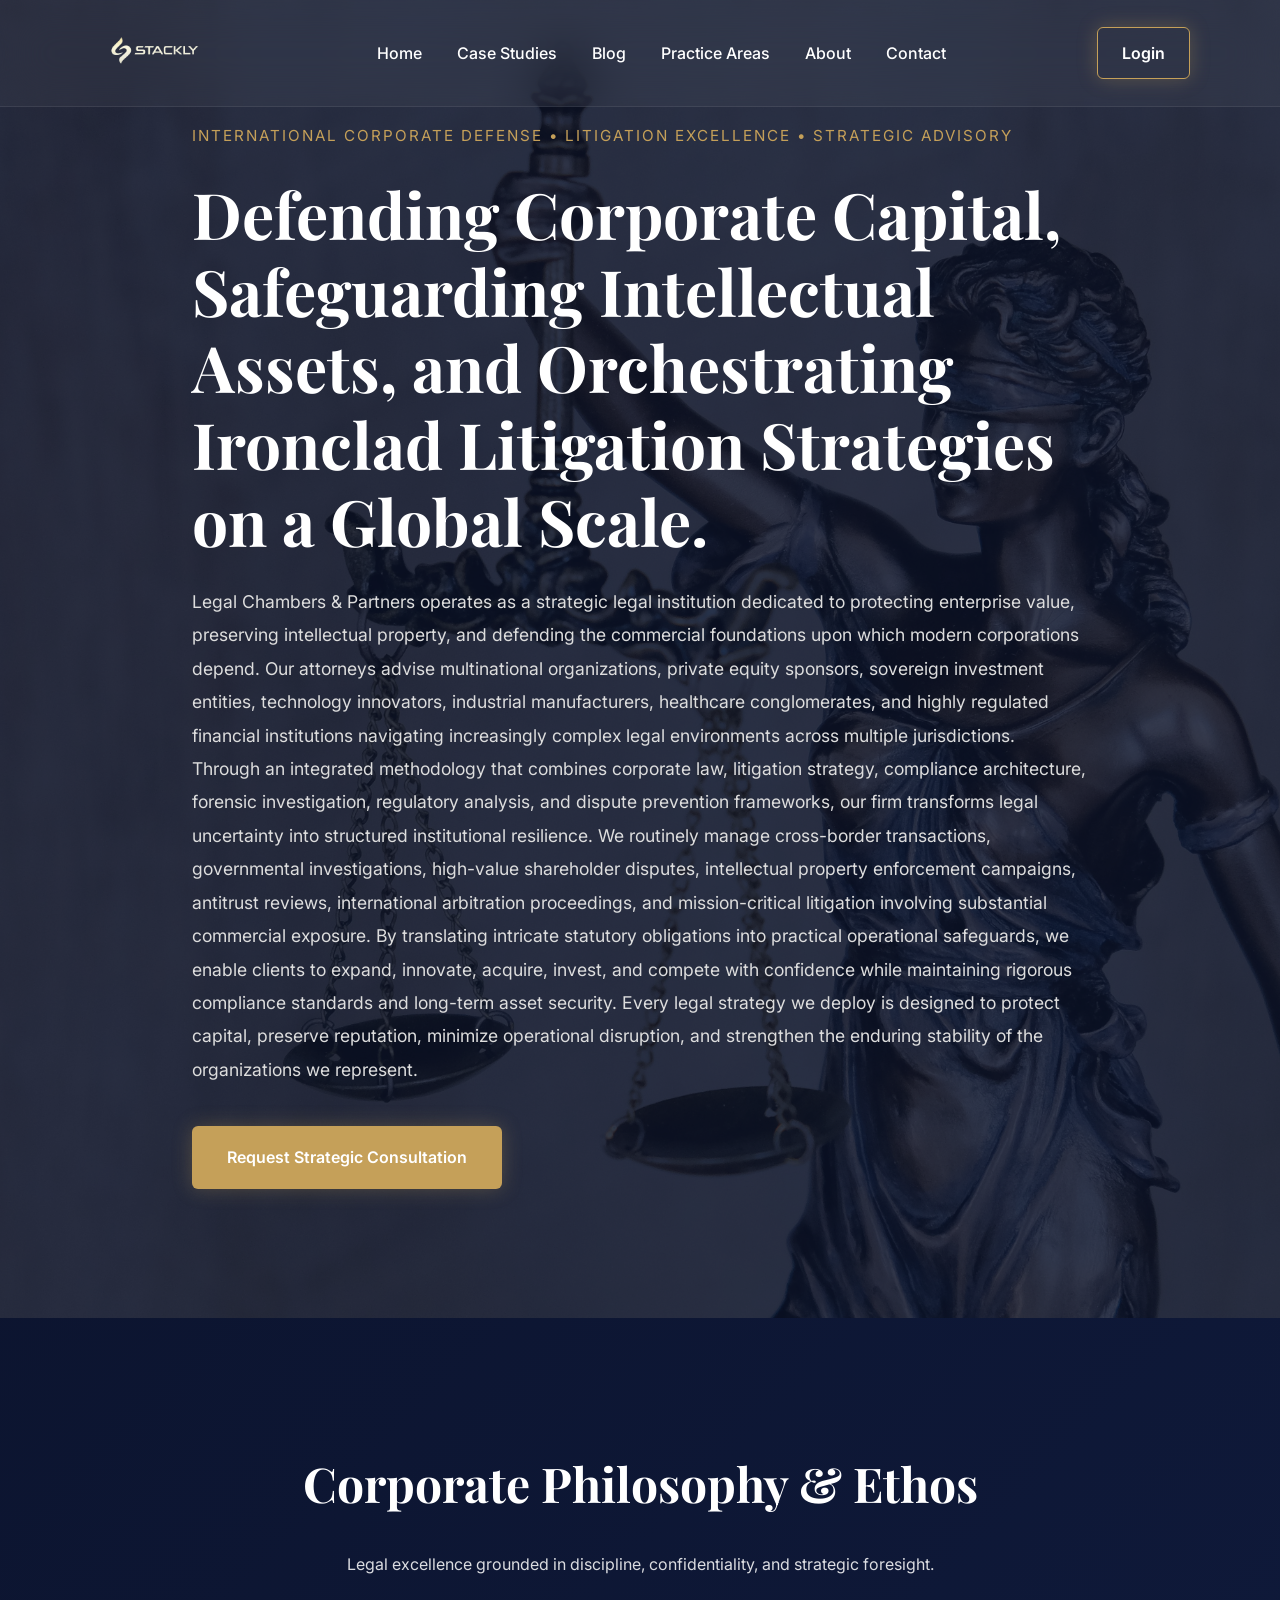
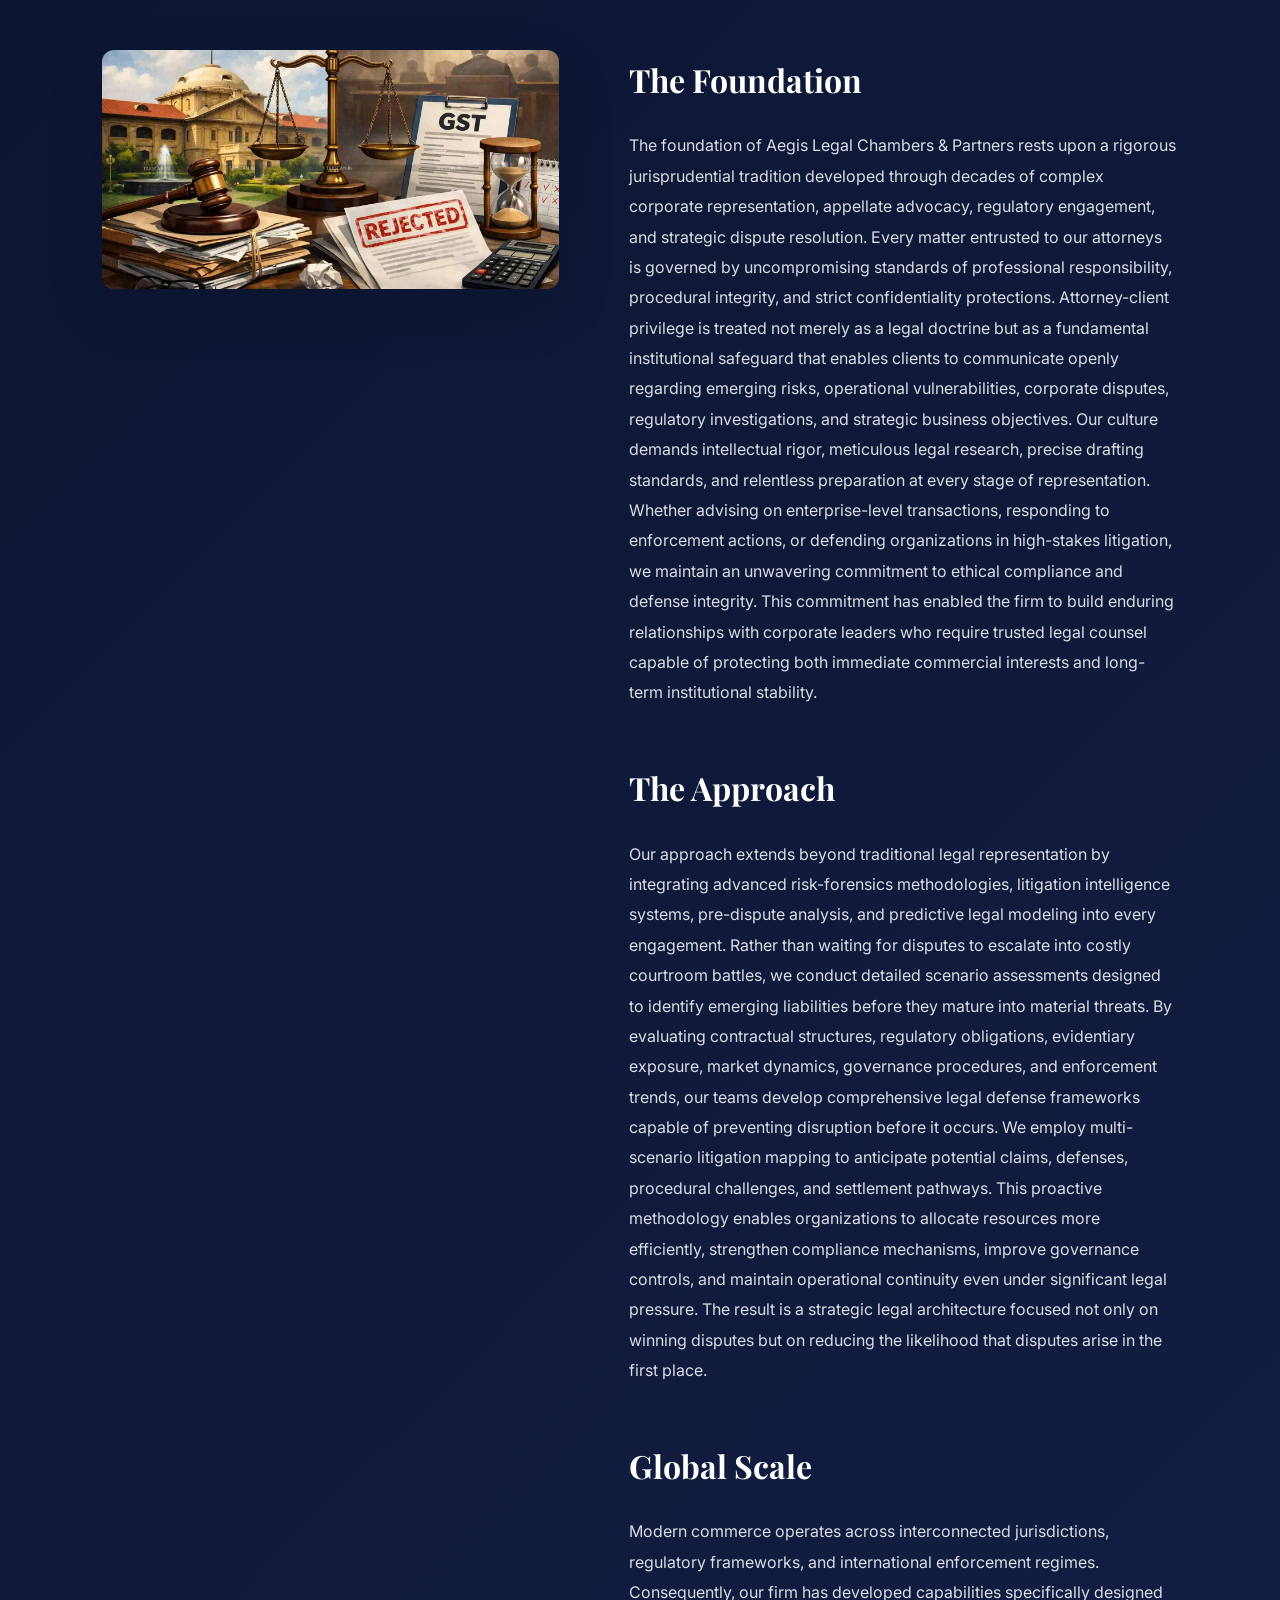
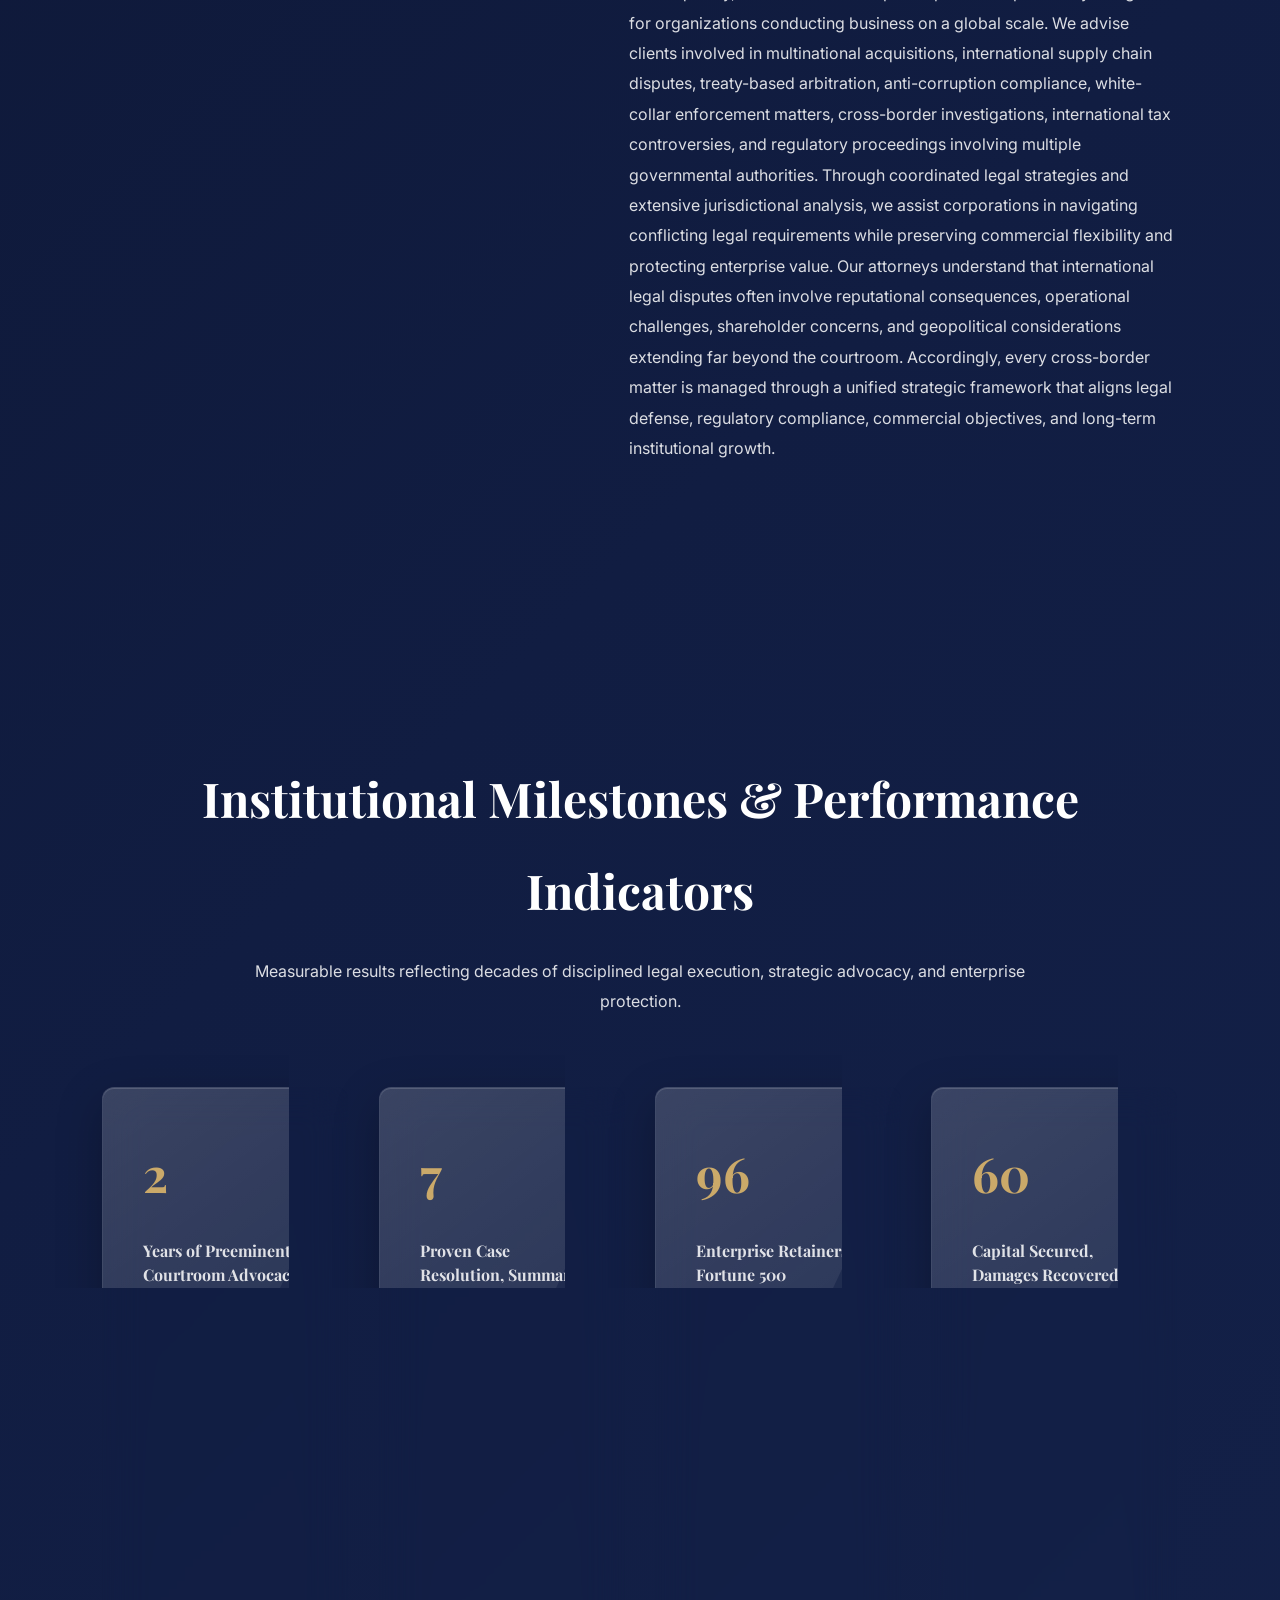
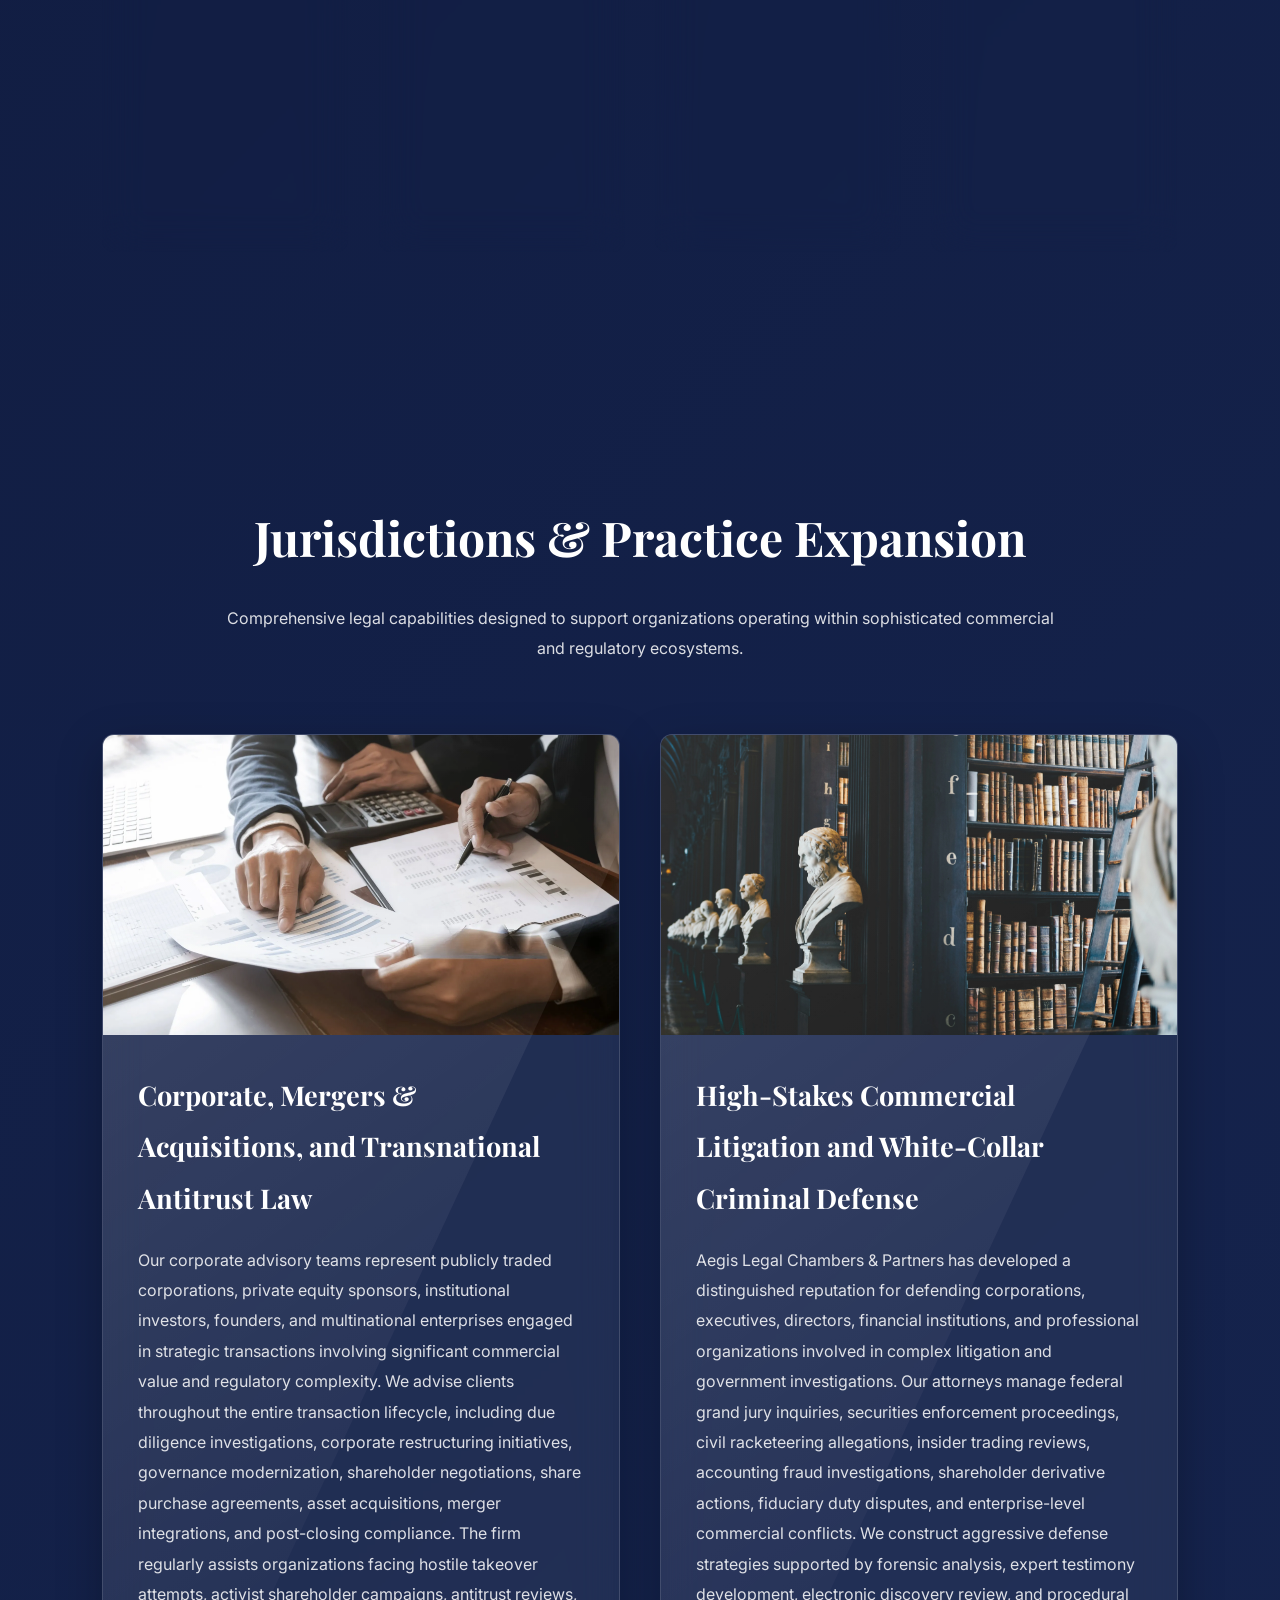
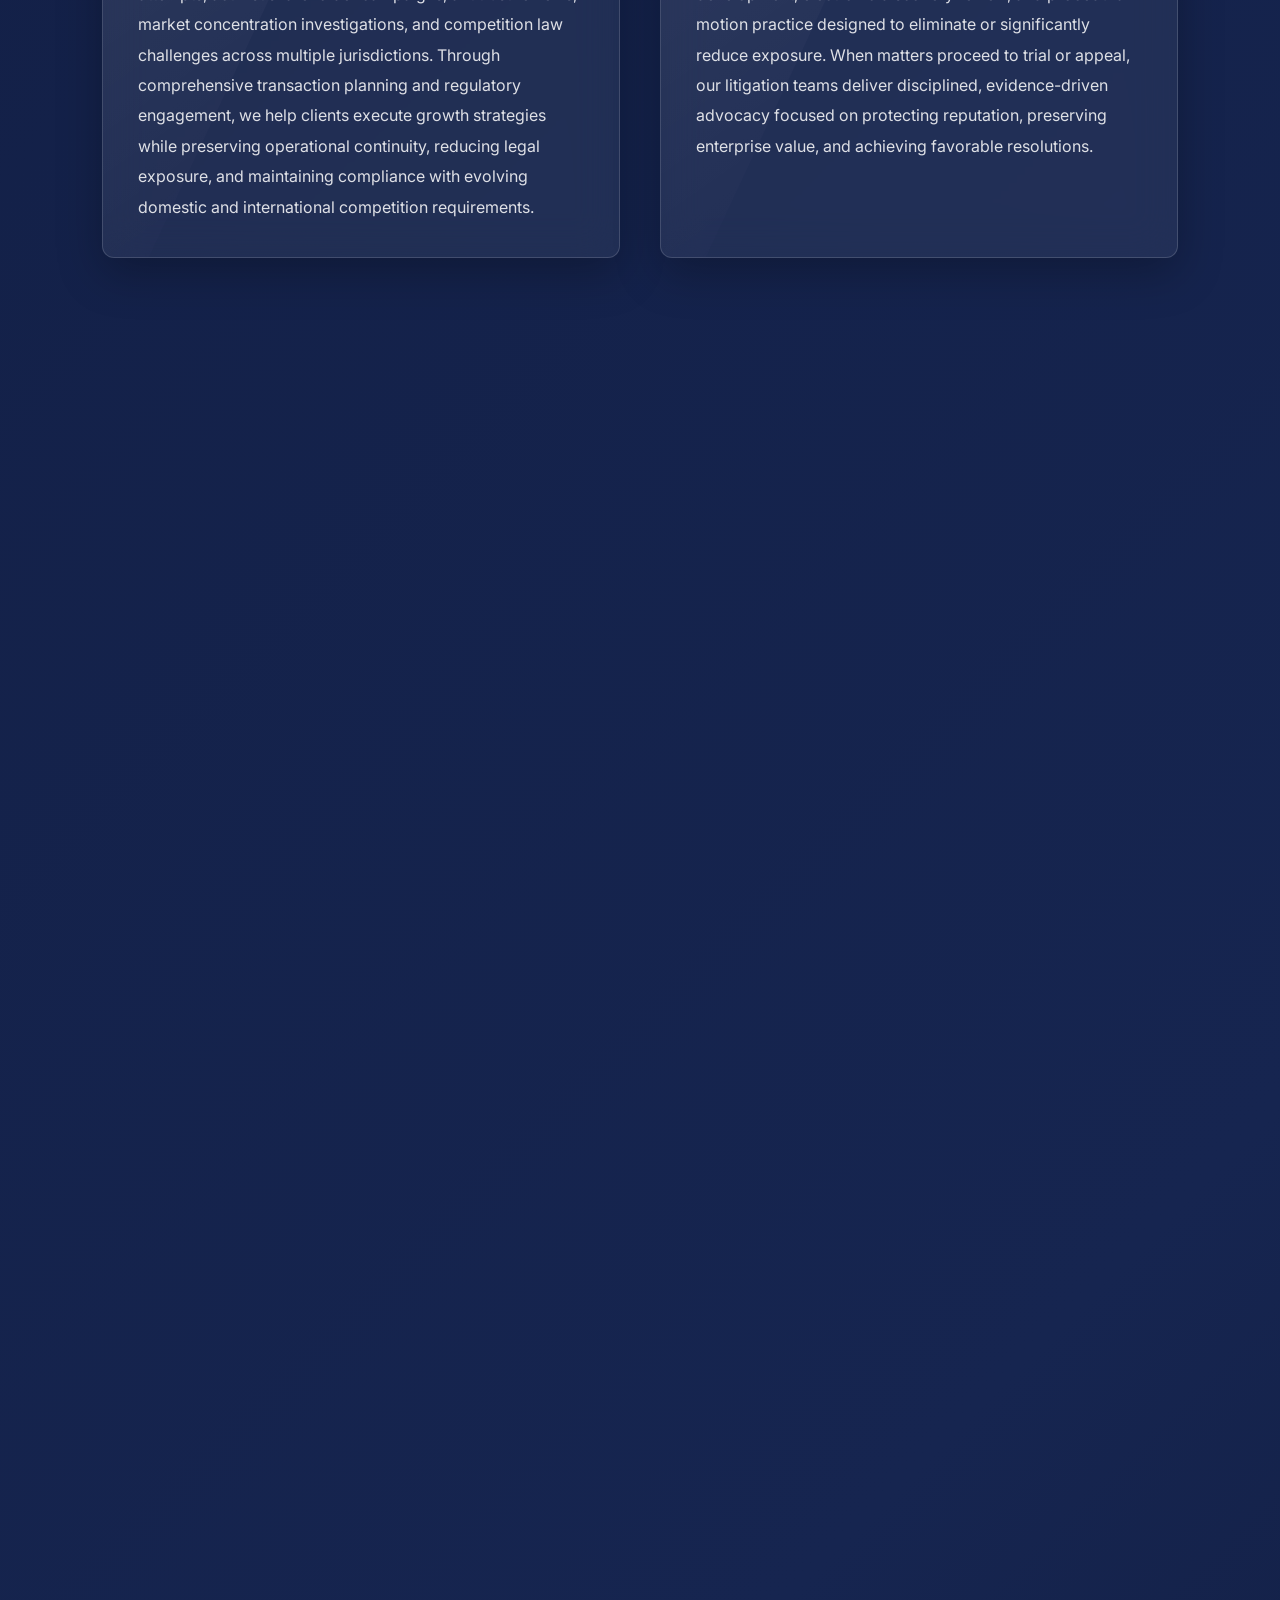
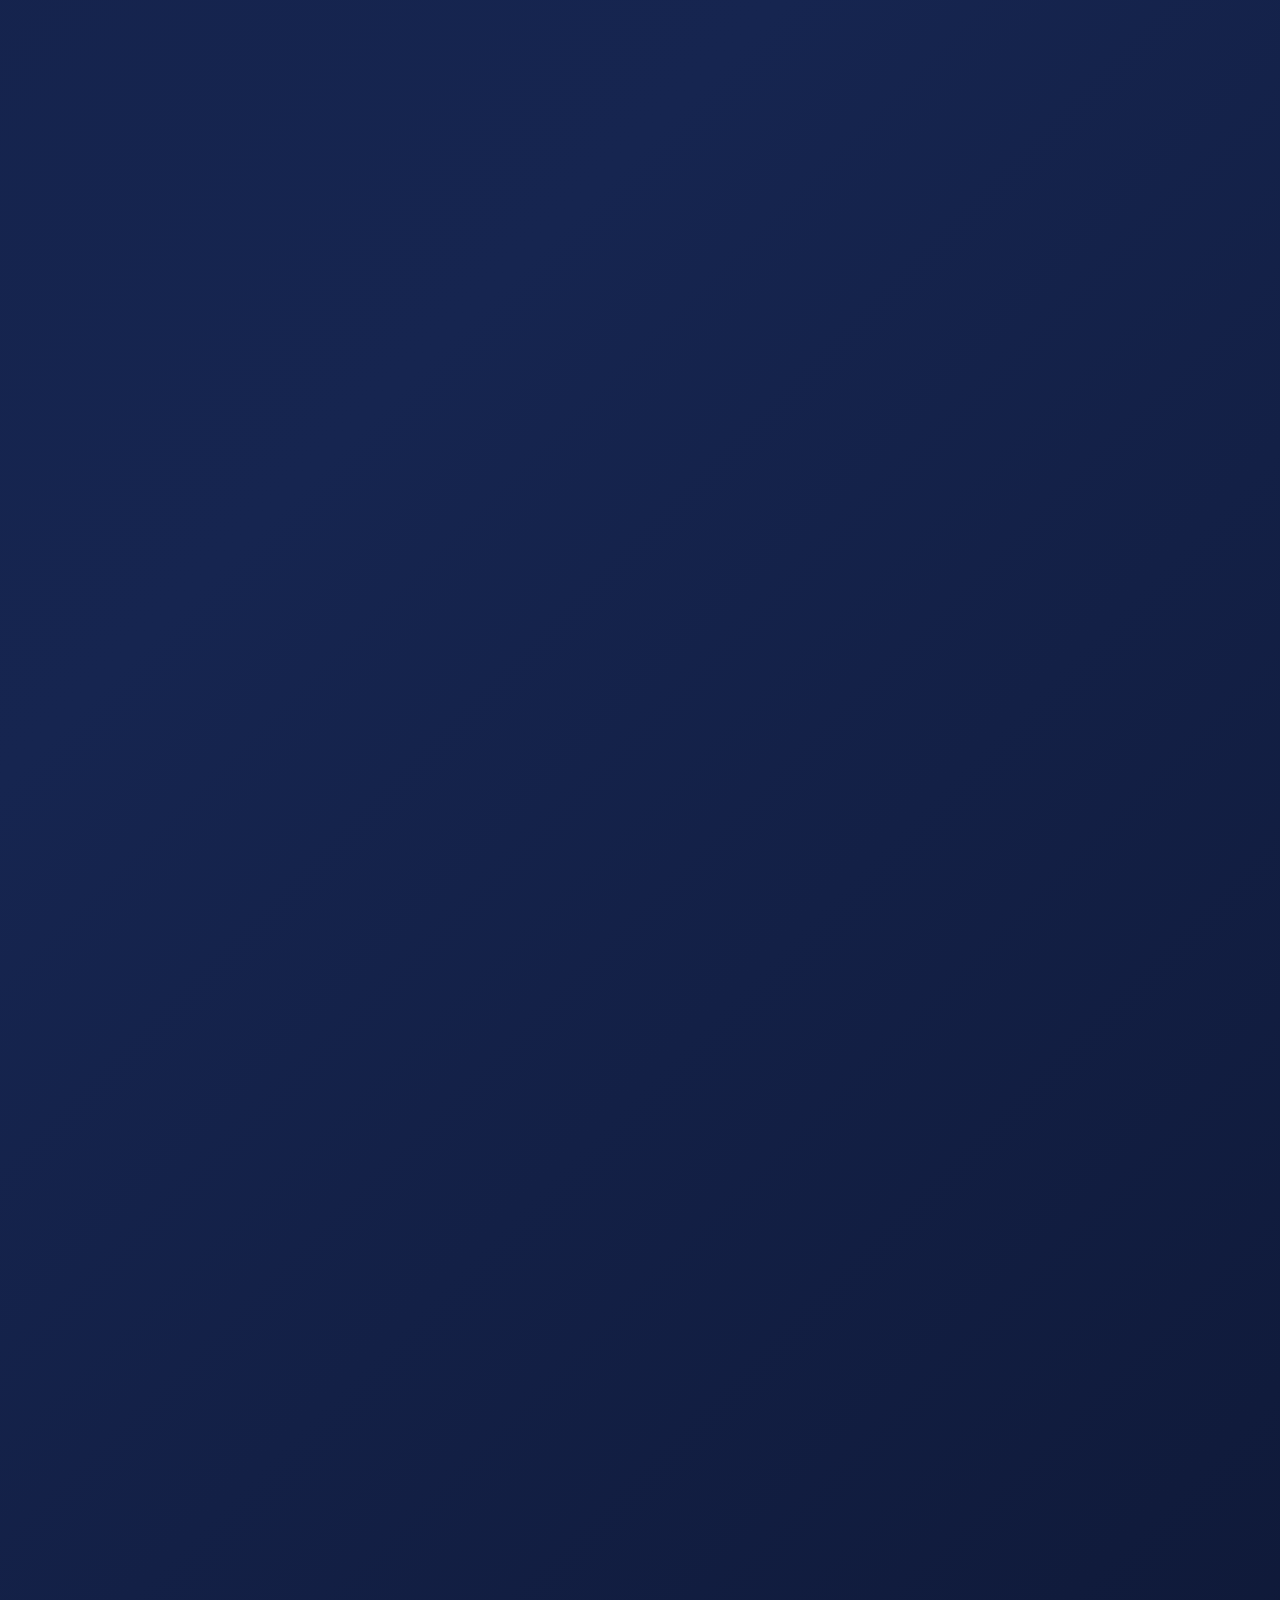
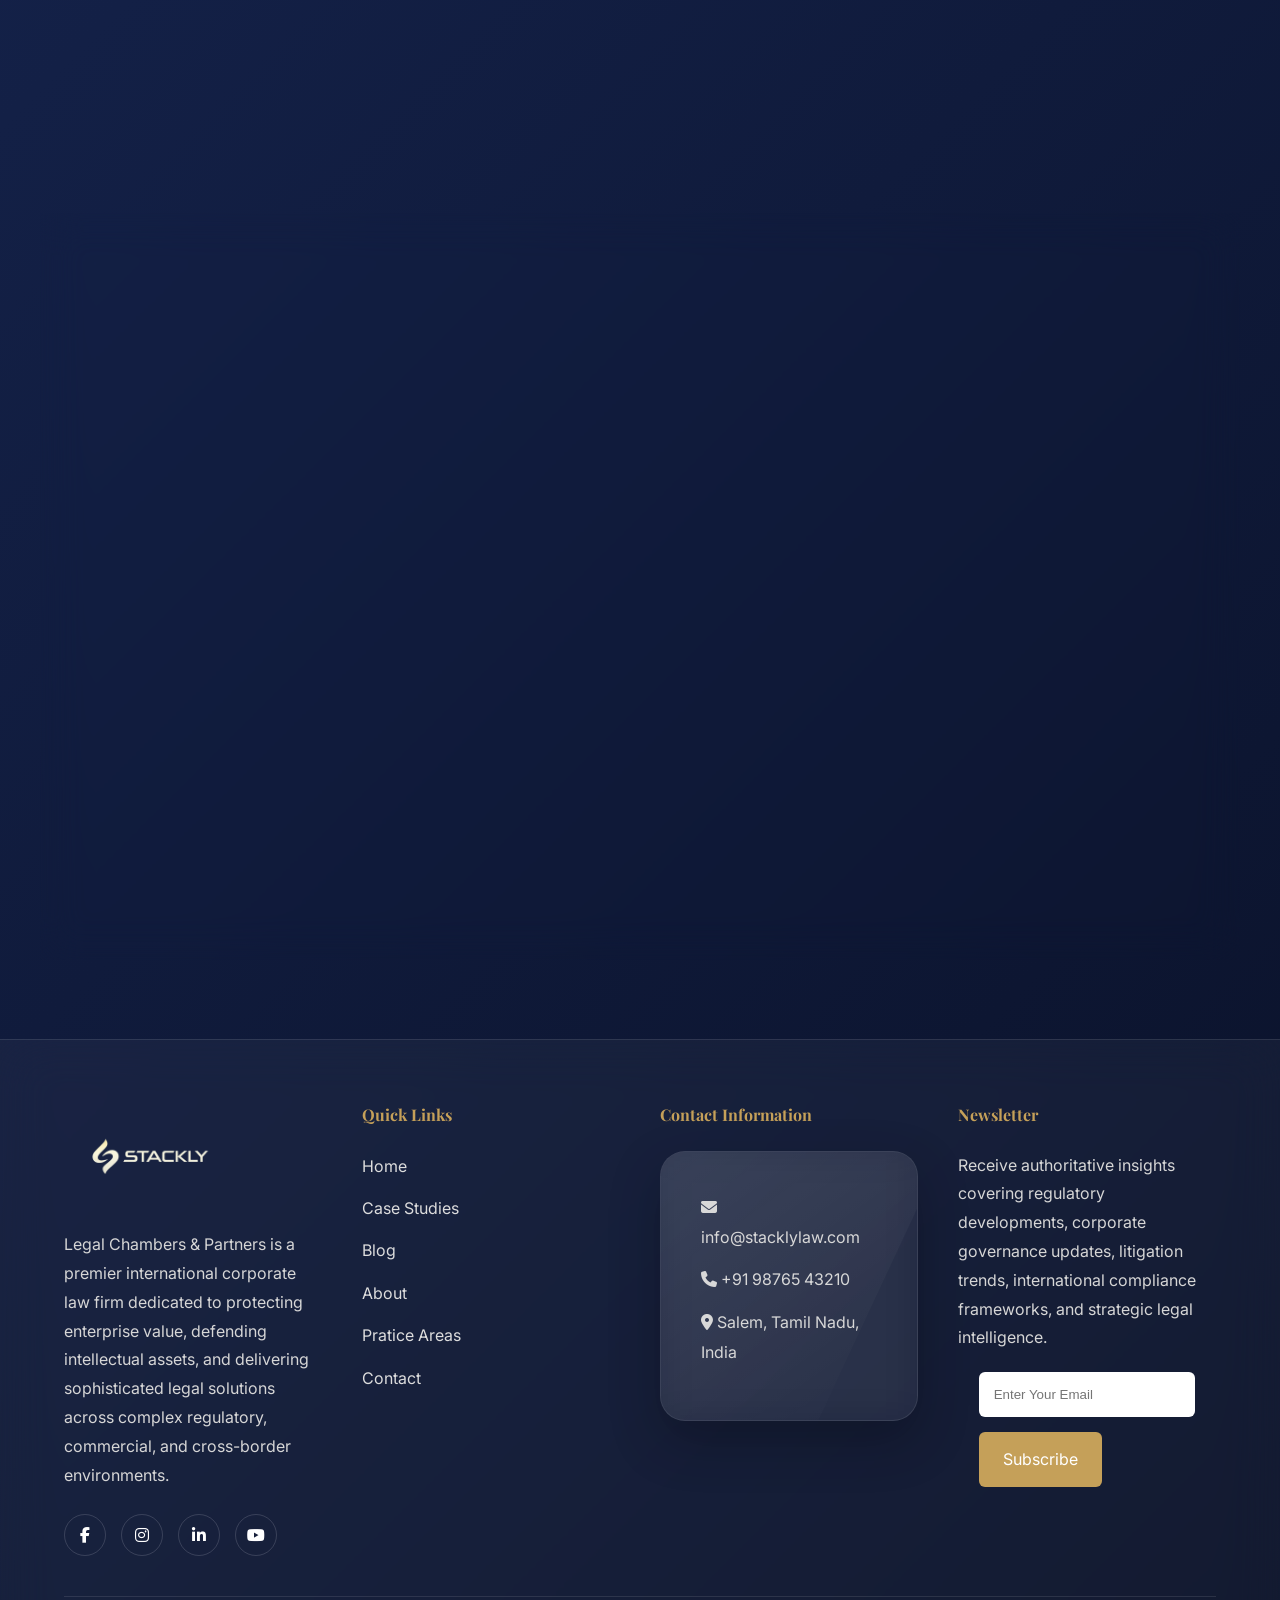
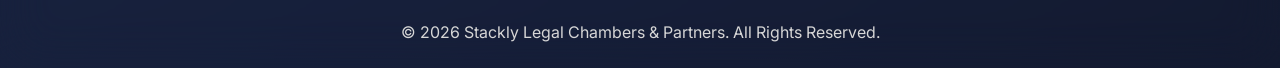
==== commit 4cea6b2b: "pages" ====
--- a/index.html
+++ b/index.html
@@ -34,10 +34,10 @@
     <nav class="nav-links" id="navLinks">
         <a href="index.html">Home</a>
         <a href="casestudies.html">Case Studies</a>
-        <a href="#Blog">Blog</a>
+        <a href="blog.html">Blog</a>
         <a href="pratice.html">Practice Areas</a>
-        <a href="#about">About</a>
-        <a href="#contact">Contact</a>
+        <a href="about.html">About</a>
+        <a href="contact.html">Contact</a>
     </nav>
            <a href="#" class="login-btn" onclick="openAuth()">Login</a>
     <div class="hamburger" id="hamburger">
@@ -661,7 +661,9 @@
 
                     <li><a href="casestudies.html">Case Studies</a></li>
 
-                    <li><a href="Blog">Blog</a></li>
+                    <li><a href="blog.html">Blog</a></li>
+
+                     <li><a href="about.html">About</a></li>
 
                     <li><a href="Pratice Areas">Pratice Areas</a></li>
 
--- a/style.css
+++ b/style.css
@@ -1849,4 +1849,1242 @@
         width:100%;
     }
 
+}
+
+
+/* ==========================
+GLASS BUTTON
+========================== */
+
+.portfolio-wrap .btn{
+
+    display:inline-block;
+    margin-top:18px;
+
+    padding:12px 28px;
+
+    text-decoration:none;
+    color:#fff;
+
+    font-size:.95rem;
+    font-weight:600;
+
+    border-radius:50px;
+
+    background:rgba(255,255,255,.08);
+
+    backdrop-filter:blur(15px);
+    -webkit-backdrop-filter:blur(15px);
+
+    border:1px solid rgba(255,255,255,.15);
+
+    box-shadow:
+    0 8px 25px rgba(0,0,0,.25),
+    inset 0 1px 0 rgba(255,255,255,.15);
+
+    transition:.4s ease;
+
+    position:relative;
+    overflow:hidden;
+}
+
+/* Shine Effect */
+
+.portfolio-wrap .btn::before{
+
+    content:"";
+
+    position:absolute;
+    top:0;
+    left:-120%;
+
+    width:100%;
+    height:100%;
+
+    background:
+    linear-gradient(
+        120deg,
+        transparent,
+        rgba(255,255,255,.35),
+        transparent
+    );
+
+    transition:.8s;
+}
+
+.portfolio-wrap .btn:hover::before{
+    left:120%;
+}
+
+/* Hover */
+
+.portfolio-wrap .btn:hover{
+
+    transform:translateY(-4px);
+
+    background:rgba(197,160,89,.25);
+
+    border-color:#C5A059;
+
+    box-shadow:
+    0 15px 35px rgba(197,160,89,.35);
+}
+
+
+/* ==========================
+ABOUT PAGE
+========================== */
+
+.about-page{
+    padding:120px 8%;
+}
+
+/* ==========================
+SECTION TITLE
+========================== */
+
+.about-page .section-title{
+    text-align:center;
+    max-width:1000px;
+    margin:0 auto 100px;
+}
+
+.about-page .section-title h2{
+    font-size:3.2rem;
+    color:#fff;
+    margin-bottom:20px;
+}
+
+.about-page .section-title p{
+    color:rgba(255,255,255,.85);
+    line-height:1.9;
+    font-size:1.05rem;
+}
+
+/* ==========================
+ABOUT ROW
+========================== */
+
+.about-row{
+    display:grid;
+    grid-template-columns:1fr 1.1fr;
+    gap:70px;
+    align-items:center;
+    margin-bottom:100px;
+}
+
+.about-row.reverse{
+    grid-template-columns:1.1fr 1fr;
+}
+
+/* ==========================
+IMAGE
+========================== */
+
+.about-image{
+    overflow:hidden;
+    border-radius:20px;
+}
+
+.about-image img{
+    width:100%;
+    border-radius:20px;
+
+    transition:1s ease;
+
+    box-shadow:
+    0 20px 60px rgba(0,0,0,.25);
+}
+
+.about-image:hover img{
+    transform:scale(1.08);
+}
+
+/* ==========================
+CONTENT
+========================== */
+
+.about-content{
+
+    background:rgba(255,255,255,.05);
+
+    backdrop-filter:blur(20px);
+    -webkit-backdrop-filter:blur(20px);
+
+    border:1px solid rgba(255,255,255,.1);
+
+    border-radius:20px;
+
+    padding:45px;
+
+    box-shadow:
+    0 15px 40px rgba(0,0,0,.2);
+}
+
+.about-content h3{
+    font-size:2rem;
+    color:#fff;
+    margin-bottom:25px;
+}
+
+.about-content p{
+    color:rgba(255,255,255,.85);
+    line-height:2;
+    margin-bottom:20px;
+}
+
+/* ==========================
+WHY US
+========================== */
+
+.why-us{
+    margin-top:40px;
+    margin-bottom:120px;
+}
+
+.why-us h3{
+    text-align:center;
+    color:#fff;
+    font-size:2.5rem;
+    margin-bottom:60px;
+}
+
+.why-grid{
+    display:grid;
+    grid-template-columns:repeat(4,1fr);
+    gap:30px;
+}
+
+.why-card{
+
+    background:rgba(255,255,255,.05);
+
+    backdrop-filter:blur(18px);
+
+    border:1px solid rgba(255,255,255,.08);
+
+    padding:35px;
+
+    border-radius:18px;
+
+    transition:.5s;
+}
+
+.why-card:hover{
+    transform:translateY(-10px);
+}
+
+.why-card h4{
+    color:#C5A059;
+    margin-bottom:15px;
+    font-size:1.3rem;
+}
+
+.why-card p{
+    color:rgba(255,255,255,.82);
+    line-height:1.8;
+}
+
+/* ==========================
+STATS
+========================== */
+
+.firm-stats{
+    display:grid;
+    grid-template-columns:repeat(4,1fr);
+    gap:30px;
+    margin-bottom:120px;
+}
+
+.stat-box{
+
+    background:rgba(255,255,255,.05);
+
+    backdrop-filter:blur(18px);
+
+    border:1px solid rgba(255,255,255,.08);
+
+    border-radius:20px;
+
+    padding:45px 20px;
+
+    text-align:center;
+
+    transition:.4s;
+}
+
+.stat-box:hover{
+    transform:translateY(-8px);
+}
+
+.stat-box h2{
+    color:#C5A059;
+    font-size:3rem;
+    margin-bottom:10px;
+}
+
+.stat-box p{
+    color:#fff;
+}
+
+/* ==========================
+CTA
+========================== */
+
+.about-cta{
+
+    text-align:center;
+
+    background:rgba(255,255,255,.05);
+
+    backdrop-filter:blur(25px);
+
+    border:1px solid rgba(255,255,255,.1);
+
+    border-radius:25px;
+
+    padding:80px 50px;
+}
+
+.about-cta h3{
+    color:#fff;
+    font-size:2.7rem;
+    margin-bottom:20px;
+}
+
+.about-cta p{
+    color:rgba(255,255,255,.85);
+    max-width:850px;
+    margin:0 auto 35px;
+    line-height:1.9;
+}
+
+.about-cta .hero-btn{
+    display:inline-block;
+
+    background:#C5A059;
+
+    color:#fff;
+
+    text-decoration:none;
+
+    padding:18px 40px;
+
+    border-radius:10px;
+
+    font-weight:600;
+
+    transition:.4s;
+}
+
+.about-cta .hero-btn:hover{
+    transform:translateY(-4px);
+    box-shadow:0 10px 30px rgba(197,160,89,.4);
+}
+
+/* ==========================
+SHINE EFFECT
+========================== */
+
+.about-content,
+.why-card,
+.stat-box,
+.about-cta{
+    position:relative;
+    overflow:hidden;
+}
+
+.about-content::before,
+.why-card::before,
+.stat-box::before,
+.about-cta::before{
+
+    content:"";
+
+    position:absolute;
+
+    top:-100%;
+    left:-100%;
+
+    width:200%;
+    height:200%;
+
+    background:
+    linear-gradient(
+    120deg,
+    transparent,
+    rgba(255,255,255,.08),
+    transparent);
+
+    transform:rotate(25deg);
+
+    transition:1s;
+}
+
+.about-content:hover::before,
+.why-card:hover::before,
+.stat-box:hover::before,
+.about-cta:hover::before{
+    left:100%;
+}
+
+/* ==========================
+RESPONSIVE
+========================== */
+
+@media(max-width:1100px){
+
+    .about-row{
+        grid-template-columns:1fr;
+    }
+
+    .about-row.reverse{
+        grid-template-columns:1fr;
+    }
+
+    .why-grid{
+        grid-template-columns:repeat(2,1fr);
+    }
+
+    .firm-stats{
+        grid-template-columns:repeat(2,1fr);
+    }
+
+}
+
+@media(max-width:768px){
+
+    .about-page .section-title h2{
+        font-size:2.2rem;
+    }
+
+    .about-content{
+        padding:30px;
+    }
+
+    .about-content h3{
+        font-size:1.7rem;
+    }
+
+    .why-grid{
+        grid-template-columns:1fr;
+    }
+
+    .firm-stats{
+        grid-template-columns:1fr;
+    }
+
+    .about-cta{
+        padding:50px 25px;
+    }
+
+    .about-cta h3{
+        font-size:2rem;
+    }
+
+}
+
+
+/* ==========================
+CONTACT PAGE
+========================== */
+
+.contact-page{
+    padding:120px 8%;
+}
+
+/* ==========================
+TITLE
+========================== */
+
+.contact-page .section-title{
+    text-align:center;
+    max-width:1000px;
+    margin:0 auto 80px;
+}
+
+.contact-page .section-title h2{
+    font-size:3rem;
+    color:#fff;
+    margin-bottom:20px;
+}
+
+.contact-page .section-title p{
+    color:rgba(255,255,255,.85);
+    line-height:1.9;
+}
+
+/* ==========================
+CONTACT WRAPPER
+========================== */
+
+.contact-wrapper{
+    display:grid;
+    grid-template-columns:1fr 1fr;
+    gap:50px;
+    align-items:start;
+}
+
+/* ==========================
+LEFT SIDE
+========================== */
+
+.contact-info{
+    background:rgba(255,255,255,.05);
+    backdrop-filter:blur(20px);
+    -webkit-backdrop-filter:blur(20px);
+
+    border:1px solid rgba(255,255,255,.1);
+
+    border-radius:25px;
+
+    padding:40px;
+
+    box-shadow:
+    0 20px 50px rgba(0,0,0,.25);
+}
+
+.contact-info img{
+    width:100%;
+    height:320px;
+    object-fit:cover;
+
+    border-radius:18px;
+    margin-bottom:30px;
+
+    transition:.8s;
+}
+
+.contact-info:hover img{
+    transform:scale(1.03);
+}
+
+.contact-info h3{
+    color:#fff;
+    font-size:2rem;
+    margin-bottom:20px;
+}
+
+.contact-info p{
+    color:rgba(255,255,255,.85);
+    line-height:1.9;
+}
+
+/* ==========================
+INFO BOX
+========================== */
+
+.info-box{
+    margin-top:25px;
+    padding:20px;
+
+    background:rgba(255,255,255,.04);
+
+    border:1px solid rgba(255,255,255,.08);
+
+    border-radius:15px;
+}
+
+.info-box h4{
+    color:#C5A059;
+    margin-bottom:10px;
+    font-size:1.1rem;
+}
+
+.info-box p{
+    margin:0;
+}
+
+/* ==========================
+FORM SIDE
+========================== */
+
+.contact-form{
+    background:rgba(255,255,255,.05);
+
+    backdrop-filter:blur(20px);
+    -webkit-backdrop-filter:blur(20px);
+
+    border:1px solid rgba(255,255,255,.1);
+
+    border-radius:25px;
+
+    padding:45px;
+
+    box-shadow:
+    0 20px 50px rgba(0,0,0,.25);
+}
+
+.contact-form h3{
+    color:#fff;
+    font-size:2rem;
+    margin-bottom:15px;
+}
+
+.contact-form p{
+    color:rgba(255,255,255,.85);
+    margin-bottom:30px;
+}
+
+/* ==========================
+FORM FIELDS
+========================== */
+
+.form-group{
+    margin-bottom:20px;
+}
+
+.contact-form input,
+.contact-form select,
+.contact-form textarea{
+
+    width:100%;
+
+    padding:18px;
+
+    border:none;
+
+    border-radius:12px;
+
+    background:rgba(255,255,255,.08);
+
+    color:#fff;
+
+    outline:none;
+
+    transition:.4s;
+}
+
+.contact-form input::placeholder,
+.contact-form textarea::placeholder{
+    color:rgba(255,255,255,.6);
+}
+
+.contact-form input:focus,
+.contact-form select:focus,
+.contact-form textarea:focus{
+
+    background:rgba(255,255,255,.12);
+
+    box-shadow:
+    0 0 0 2px rgba(197,160,89,.4);
+}
+
+.contact-form textarea{
+    resize:none;
+}
+
+/* ==========================
+BUTTON
+========================== */
+
+.submit-btn{
+
+    width:100%;
+
+    border:none;
+
+    background:#C5A059;
+
+    color:#fff;
+
+    padding:18px;
+
+    border-radius:12px;
+
+    font-size:1rem;
+
+    font-weight:600;
+
+    cursor:pointer;
+
+    transition:.4s;
+}
+
+.submit-btn:hover{
+
+    transform:translateY(-4px);
+
+    box-shadow:
+    0 10px 30px rgba(197,160,89,.4);
+}
+
+/* ==========================
+WHY CONTACT US
+========================== */
+
+.office-section{
+    padding:120px 8%;
+}
+
+.office-section .section-title{
+    text-align:center;
+    max-width:900px;
+    margin:auto auto 70px;
+}
+
+.office-section .section-title h2{
+    color:#fff;
+    font-size:2.8rem;
+    margin-bottom:20px;
+}
+
+.office-section .section-title p{
+    color:rgba(255,255,255,.85);
+}
+
+.office-grid{
+    display:grid;
+    grid-template-columns:repeat(3,1fr);
+    gap:30px;
+}
+
+.office-card{
+
+    background:rgba(255,255,255,.05);
+
+    backdrop-filter:blur(20px);
+
+    border:1px solid rgba(255,255,255,.1);
+
+    border-radius:20px;
+
+    padding:35px;
+
+    transition:.5s;
+
+    text-align:center;
+}
+
+.office-card:hover{
+    transform:translateY(-10px);
+}
+
+.office-card h3{
+    color:#C5A059;
+    margin-bottom:15px;
+}
+
+.office-card p{
+    color:rgba(255,255,255,.85);
+    line-height:1.8;
+}
+
+/* ==========================
+SHINE EFFECT
+========================== */
+
+.contact-info,
+.contact-form,
+.office-card{
+
+    position:relative;
+    overflow:hidden;
+}
+
+.contact-info::before,
+.contact-form::before,
+.office-card::before{
+
+    content:"";
+
+    position:absolute;
+
+    top:-100%;
+    left:-100%;
+
+    width:200%;
+    height:200%;
+
+    background:
+    linear-gradient(
+    120deg,
+    transparent,
+    rgba(255,255,255,.08),
+    transparent);
+
+    transform:rotate(25deg);
+
+    transition:1s;
+}
+
+.contact-info:hover::before,
+.contact-form:hover::before,
+.office-card:hover::before{
+    left:100%;
+}
+
+/* ==========================
+RESPONSIVE
+========================== */
+
+@media(max-width:992px){
+
+    .contact-wrapper{
+        grid-template-columns:1fr;
+    }
+
+    .office-grid{
+        grid-template-columns:1fr;
+    }
+
+}
+
+@media(max-width:768px){
+
+    .contact-page .section-title h2,
+    .office-section .section-title h2{
+        font-size:2rem;
+    }
+
+    .contact-info,
+    .contact-form{
+        padding:30px;
+    }
+
+    .contact-info h3,
+    .contact-form h3{
+        font-size:1.6rem;
+    }
+
+}
+
+
+/* ==========================================
+BLOG SECTION
+========================================== */
+
+.blog-section{
+    padding:120px 8%;
+}
+
+.blog-section .section-title{
+    text-align:center;
+    max-width:1000px;
+    margin:0 auto 80px;
+}
+
+.blog-section .section-title h2{
+    font-size:3rem;
+    color:#fff;
+    margin-bottom:20px;
+}
+
+.blog-section .section-title p{
+    color:rgba(255,255,255,.85);
+    line-height:1.9;
+}
+
+/* ==========================================
+BLOG GRID
+========================================== */
+
+.blog-grid{
+    display:grid;
+    grid-template-columns:repeat(3,1fr);
+    gap:35px;
+}
+
+/* ==========================================
+BLOG CARD
+========================================== */
+
+.blog-card{
+    background:rgba(255,255,255,.05);
+
+    backdrop-filter:blur(20px);
+    -webkit-backdrop-filter:blur(20px);
+
+    border:1px solid rgba(255,255,255,.1);
+
+    border-radius:25px;
+
+    overflow:hidden;
+
+    transition:.5s;
+
+    position:relative;
+
+    box-shadow:
+    0 15px 40px rgba(0,0,0,.25);
+}
+
+.blog-card:hover{
+    transform:translateY(-12px);
+}
+
+/* ==========================================
+SHINE EFFECT
+========================================== */
+
+.blog-card::before{
+
+    content:"";
+
+    position:absolute;
+
+    top:-100%;
+    left:-100%;
+
+    width:200%;
+    height:200%;
+
+    background:
+    linear-gradient(
+    120deg,
+    transparent,
+    rgba(255,255,255,.08),
+    transparent);
+
+    transform:rotate(25deg);
+
+    transition:1s;
+}
+
+.blog-card:hover::before{
+    left:100%;
+}
+
+/* ==========================================
+BLOG IMAGE
+========================================== */
+
+.blog-image{
+    overflow:hidden;
+}
+
+.blog-image img{
+    width:100%;
+    height:260px;
+    object-fit:cover;
+
+    transition:.8s;
+}
+
+.blog-card:hover img{
+    transform:scale(1.08);
+}
+
+/* ==========================================
+BLOG CONTENT
+========================================== */
+
+.blog-content{
+    padding:30px;
+}
+
+.blog-category{
+
+    display:inline-block;
+
+    background:
+    rgba(197,160,89,.15);
+
+    border:
+    1px solid rgba(197,160,89,.3);
+
+    color:#C5A059;
+
+    padding:8px 18px;
+
+    border-radius:30px;
+
+    font-size:.85rem;
+
+    margin-bottom:18px;
+}
+
+.blog-content h3{
+
+    color:#fff;
+
+    font-size:1.45rem;
+
+    line-height:1.5;
+
+    margin-bottom:18px;
+}
+
+.blog-content p{
+
+    color:
+    rgba(255,255,255,.82);
+
+    line-height:1.8;
+
+    margin-bottom:25px;
+}
+
+/* ==========================================
+BLOG BUTTON
+========================================== */
+
+.blog-btn{
+
+    display:inline-block;
+
+    text-decoration:none;
+
+    background:
+    rgba(255,255,255,.08);
+
+    backdrop-filter:blur(12px);
+
+    border:
+    1px solid rgba(255,255,255,.15);
+
+    color:#fff;
+
+    padding:12px 24px;
+
+    border-radius:12px;
+
+    transition:.4s;
+}
+
+.blog-btn:hover{
+
+    background:#C5A059;
+
+    border-color:#C5A059;
+
+    transform:translateY(-3px);
+
+    box-shadow:
+    0 10px 25px rgba(197,160,89,.35);
+}
+
+/* ==========================================
+NEWSLETTER SECTION
+========================================== */
+
+.blog-newsletter{
+    padding:120px 8%;
+}
+
+.newsletter-card{
+
+    max-width:1000px;
+
+    margin:auto;
+
+    text-align:center;
+
+    background:
+    rgba(255,255,255,.05);
+
+    backdrop-filter:blur(20px);
+
+    border:
+    1px solid rgba(255,255,255,.1);
+
+    border-radius:30px;
+
+    padding:70px 50px;
+
+    box-shadow:
+    0 15px 40px rgba(0,0,0,.25);
+}
+
+.newsletter-card h2{
+
+    color:#fff;
+
+    font-size:2.5rem;
+
+    margin-bottom:20px;
+}
+
+.newsletter-card p{
+
+    color:
+    rgba(255,255,255,.85);
+
+    max-width:800px;
+
+    margin:auto auto 40px;
+
+    line-height:1.9;
+}
+
+/* ==========================================
+NEWSLETTER FORM
+========================================== */
+
+.newsletter-form{
+
+    display:flex;
+
+    justify-content:center;
+
+    gap:15px;
+
+    flex-wrap:wrap;
+}
+
+.newsletter-form input{
+
+    width:500px;
+
+    max-width:100%;
+
+    padding:18px 22px;
+
+    border:none;
+
+    outline:none;
+
+    border-radius:12px;
+
+    background:
+    rgba(255,255,255,.08);
+
+    color:#fff;
+
+    font-size:1rem;
+}
+
+.newsletter-form input::placeholder{
+    color:rgba(255,255,255,.6);
+}
+
+.newsletter-form button{
+
+    border:none;
+
+    background:#C5A059;
+
+    color:#fff;
+
+    padding:18px 35px;
+
+    border-radius:12px;
+
+    cursor:pointer;
+
+    transition:.4s;
+
+    font-weight:600;
+}
+
+.newsletter-form button:hover{
+
+    transform:translateY(-4px);
+
+    box-shadow:
+    0 10px 30px rgba(197,160,89,.4);
+}
+
+/* ==========================================
+FLOATING ANIMATION
+========================================== */
+
+.blog-card{
+
+    animation:
+    blogFloat 6s ease-in-out infinite;
+}
+
+.blog-card:nth-child(2){
+    animation-delay:.5s;
+}
+
+.blog-card:nth-child(3){
+    animation-delay:1s;
+}
+
+.blog-card:nth-child(4){
+    animation-delay:1.5s;
+}
+
+.blog-card:nth-child(5){
+    animation-delay:2s;
+}
+
+.blog-card:nth-child(6){
+    animation-delay:2.5s;
+}
+
+@keyframes blogFloat{
+
+    0%{
+        transform:translateY(0);
+    }
+
+    50%{
+        transform:translateY(-10px);
+    }
+
+    100%{
+        transform:translateY(0);
+    }
+}
+
+/* ==========================================
+RESPONSIVE
+========================================== */
+
+@media(max-width:1100px){
+
+    .blog-grid{
+        grid-template-columns:repeat(2,1fr);
+    }
+
+}
+
+@media(max-width:768px){
+
+    .blog-grid{
+        grid-template-columns:1fr;
+    }
+
+    .blog-section .section-title h2,
+    .newsletter-card h2{
+        font-size:2rem;
+    }
+
+    .newsletter-card{
+        padding:40px 25px;
+    }
+
+    .blog-content{
+        padding:25px;
+    }
+
+    .blog-image img{
+        height:220px;
+    }
+
+}
+
+
+.footer{
+    padding:60px 0 20px !important;
+}
+
+.footer .row{
+    display:flex;
+    flex-wrap:wrap;
+    gap:40px;
+    align-items:flex-start;
+}
+
+.footer .newsletter{
+    margin-top:20px !important;
+    padding:0 !important;
+    background:none !important;
+    border:none !important;
+    backdrop-filter:none !important;
+}
+
+.footer .col-lg-4,
+.footer .col-lg-3,
+.footer .col-lg-2{
+    flex:1;
+    min-width:220px;
+}
+
+.footer-bottom{
+    margin-top:40px;
+    padding-top:20px;
 }
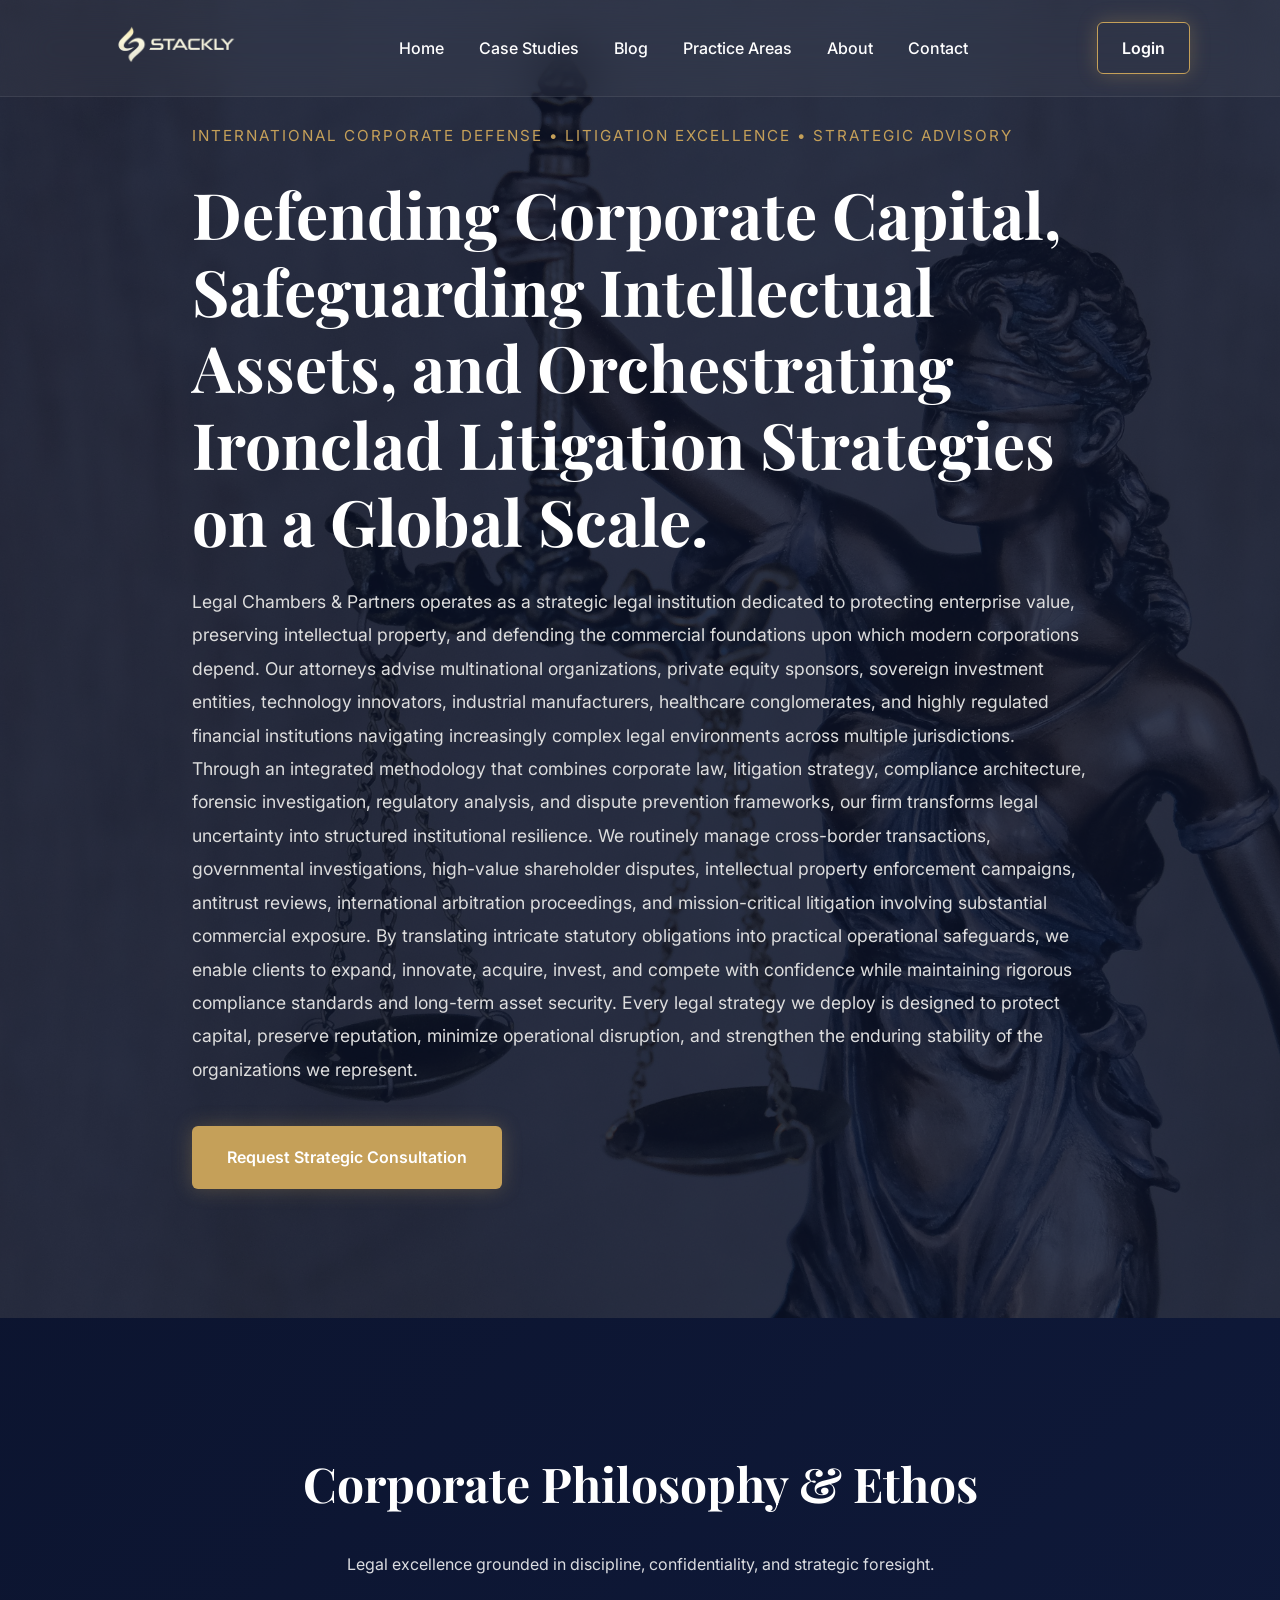
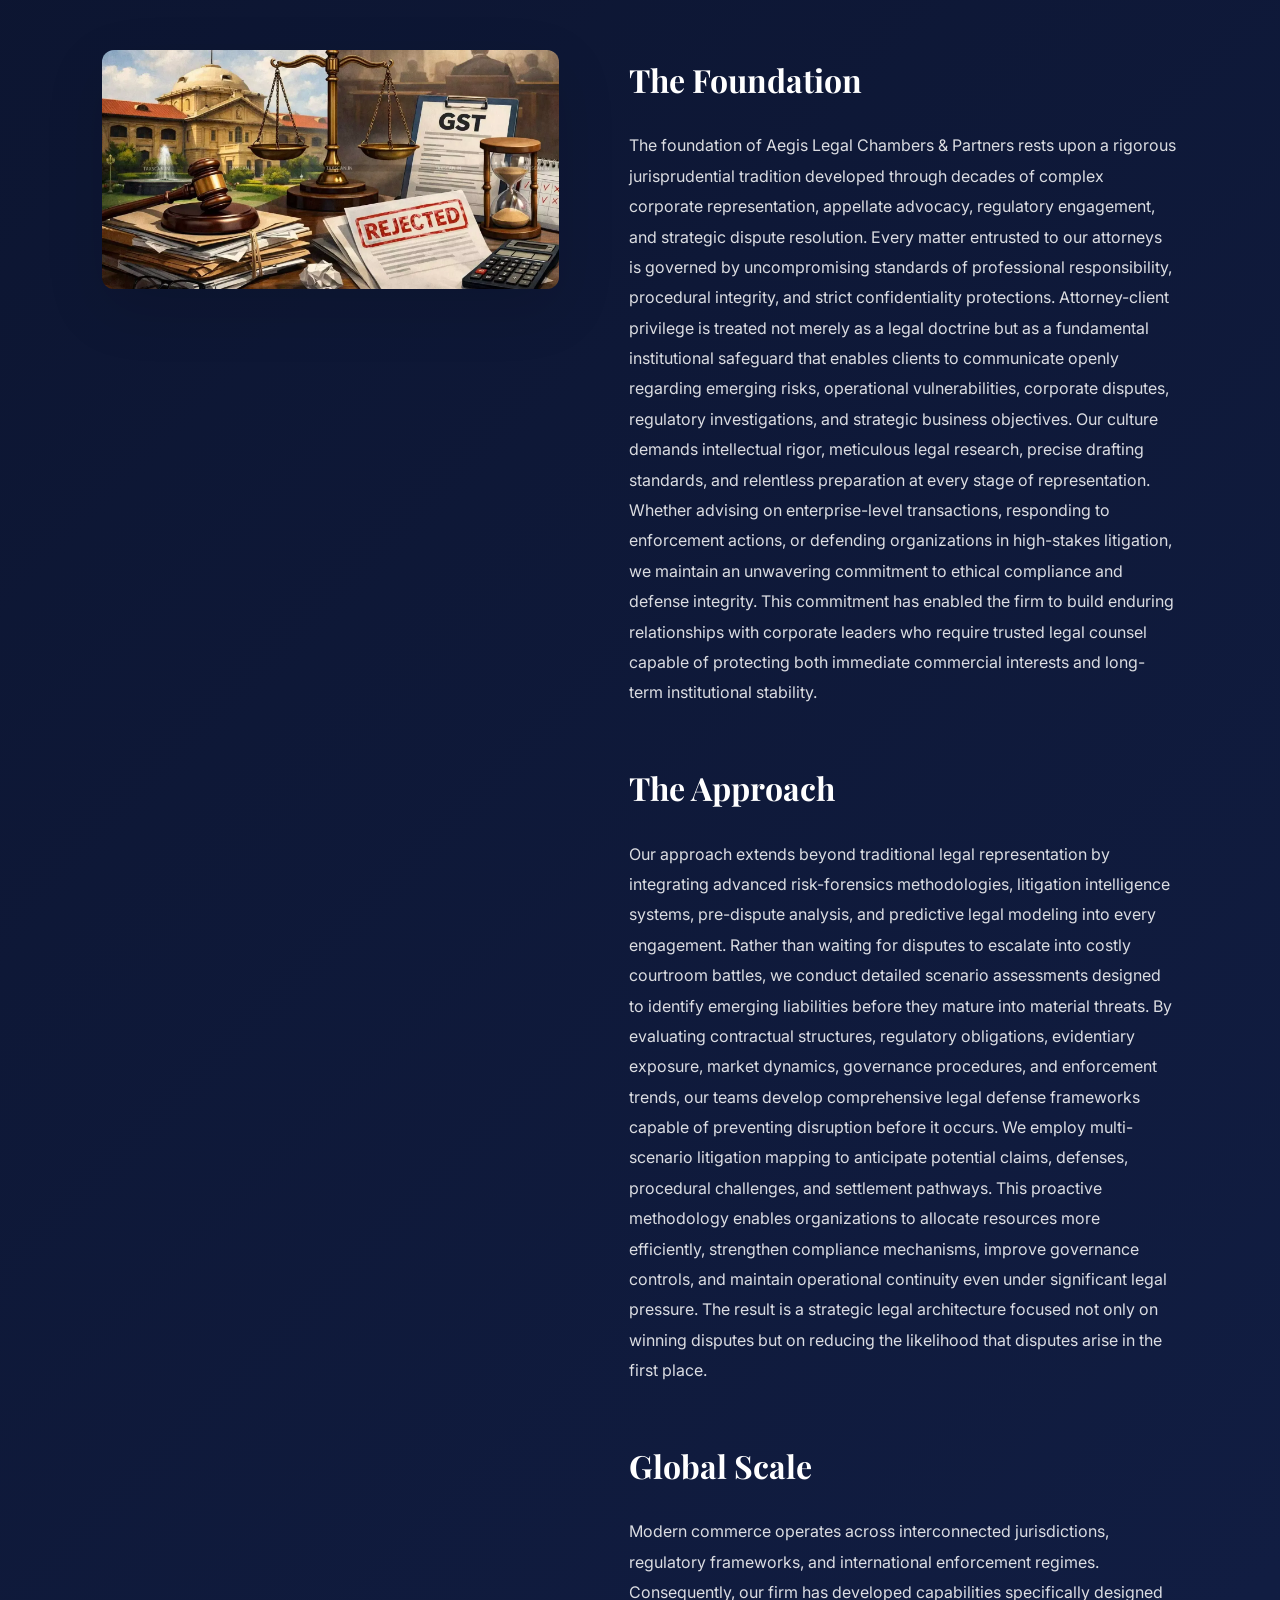
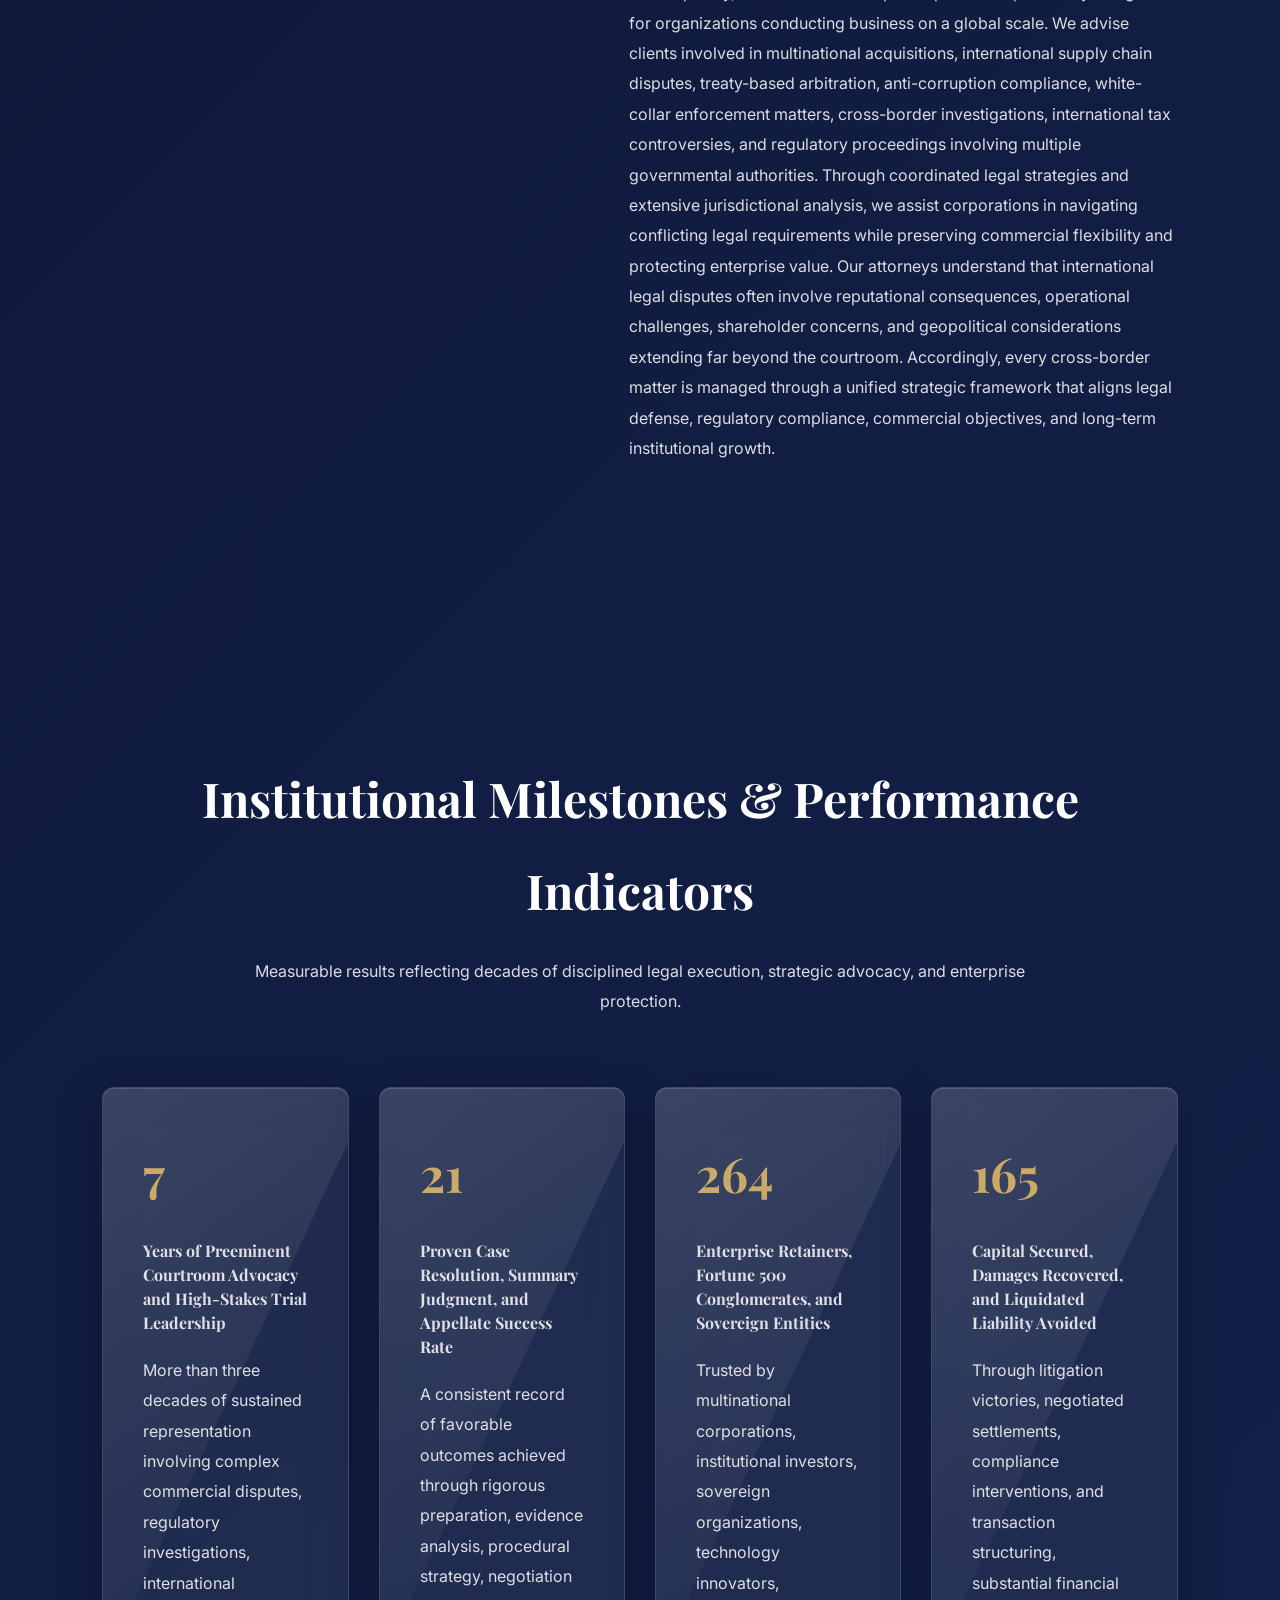
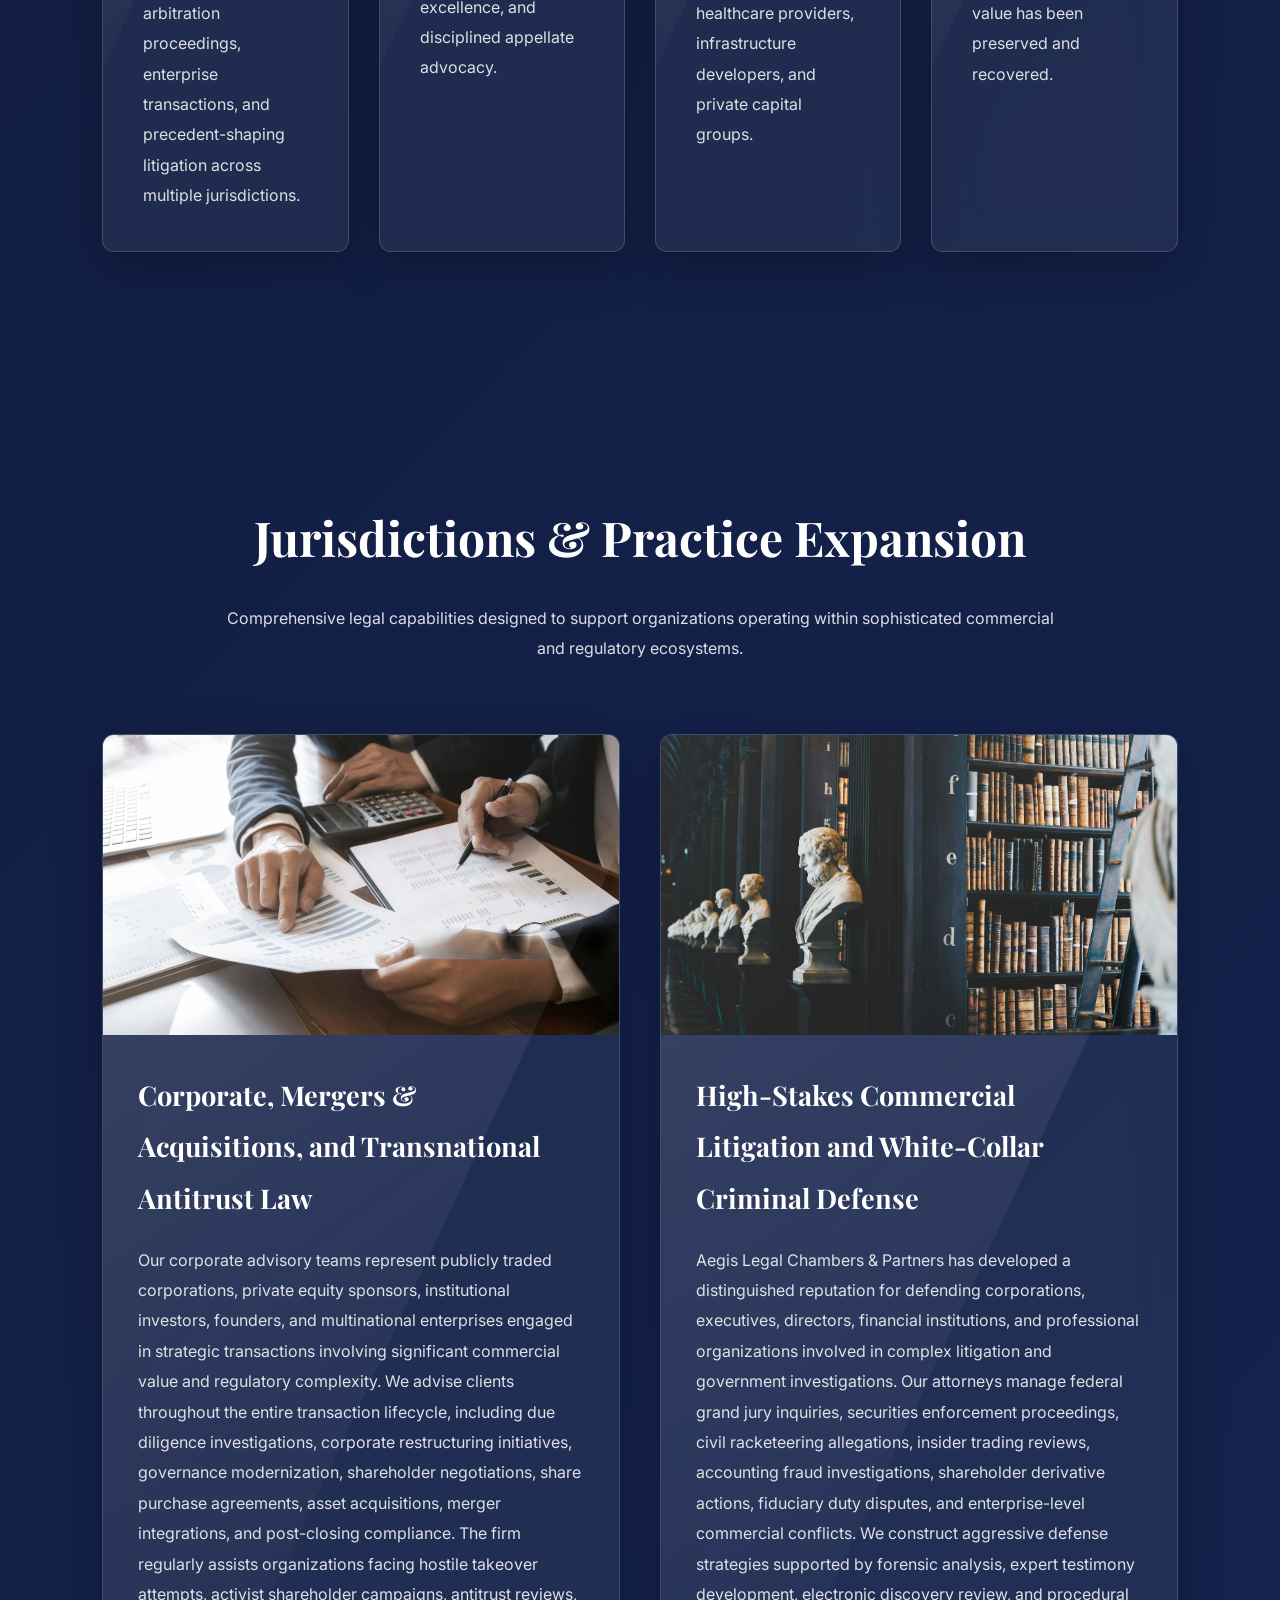
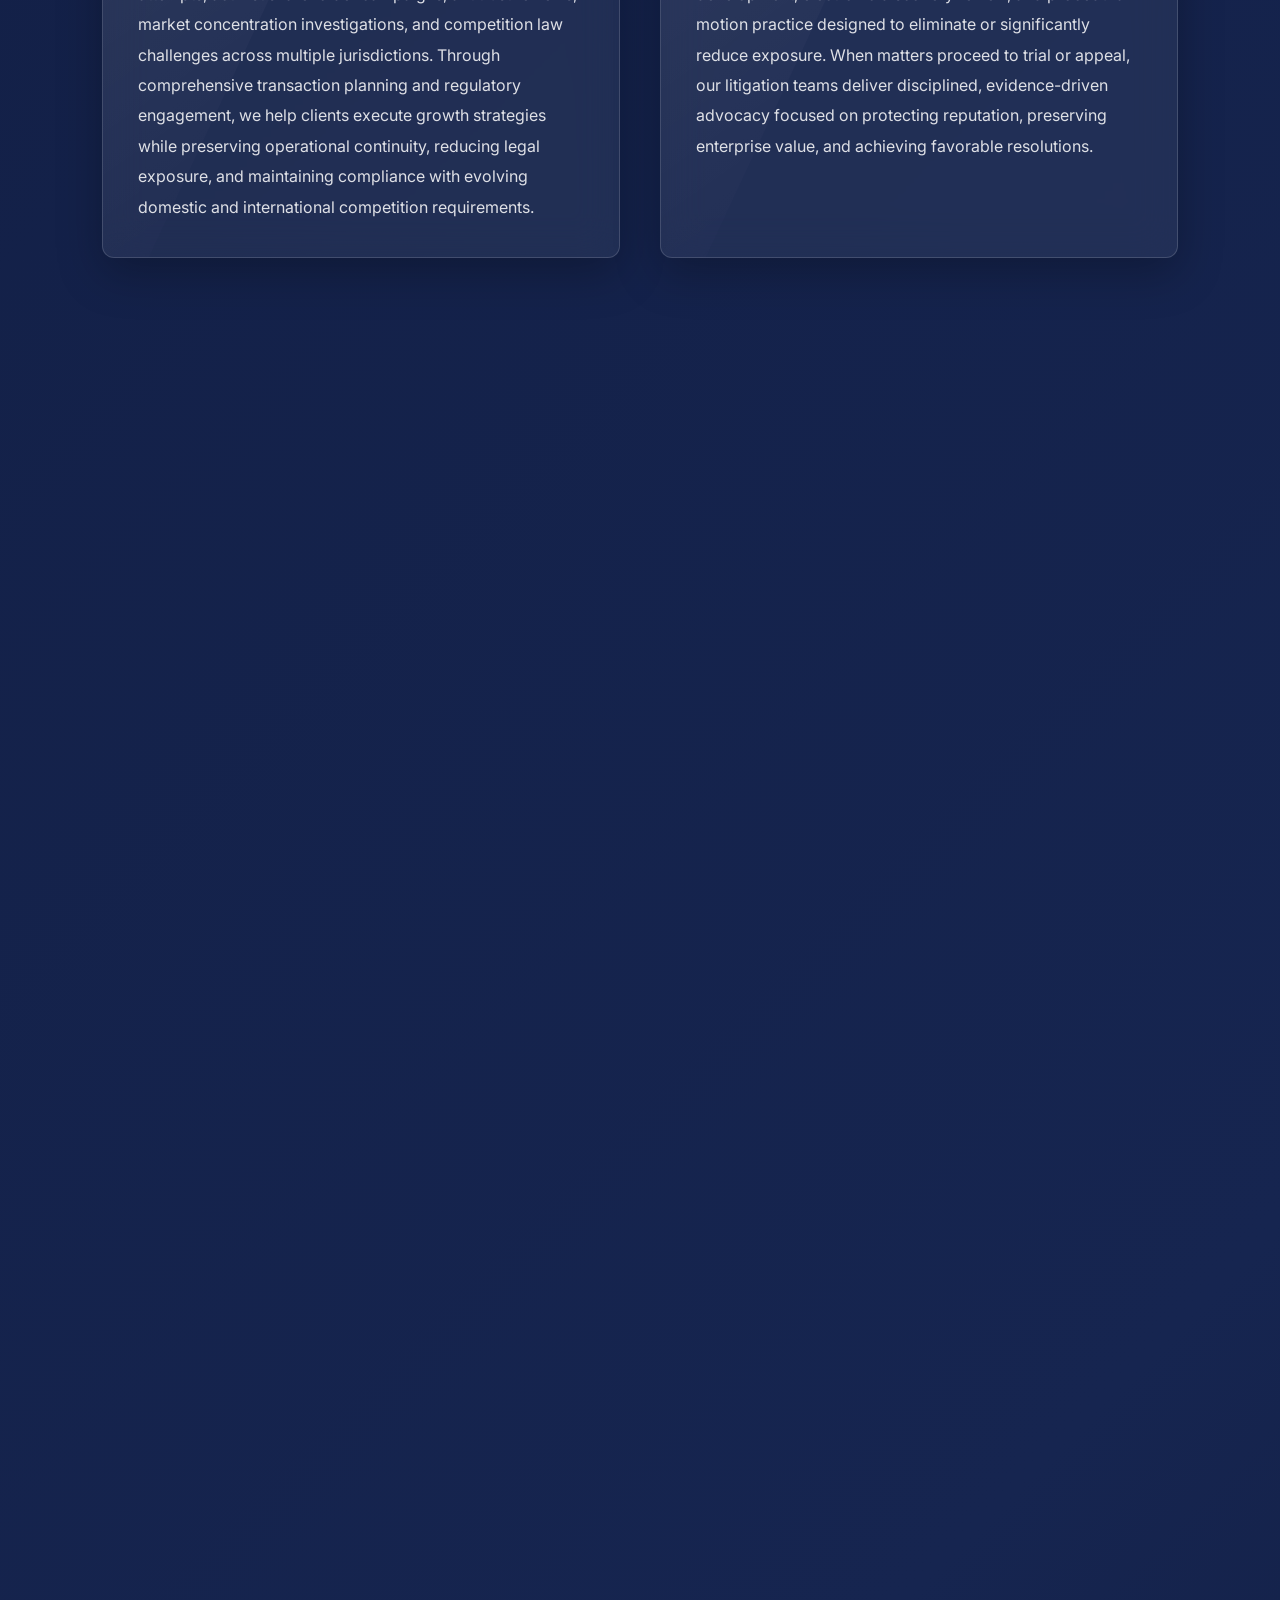
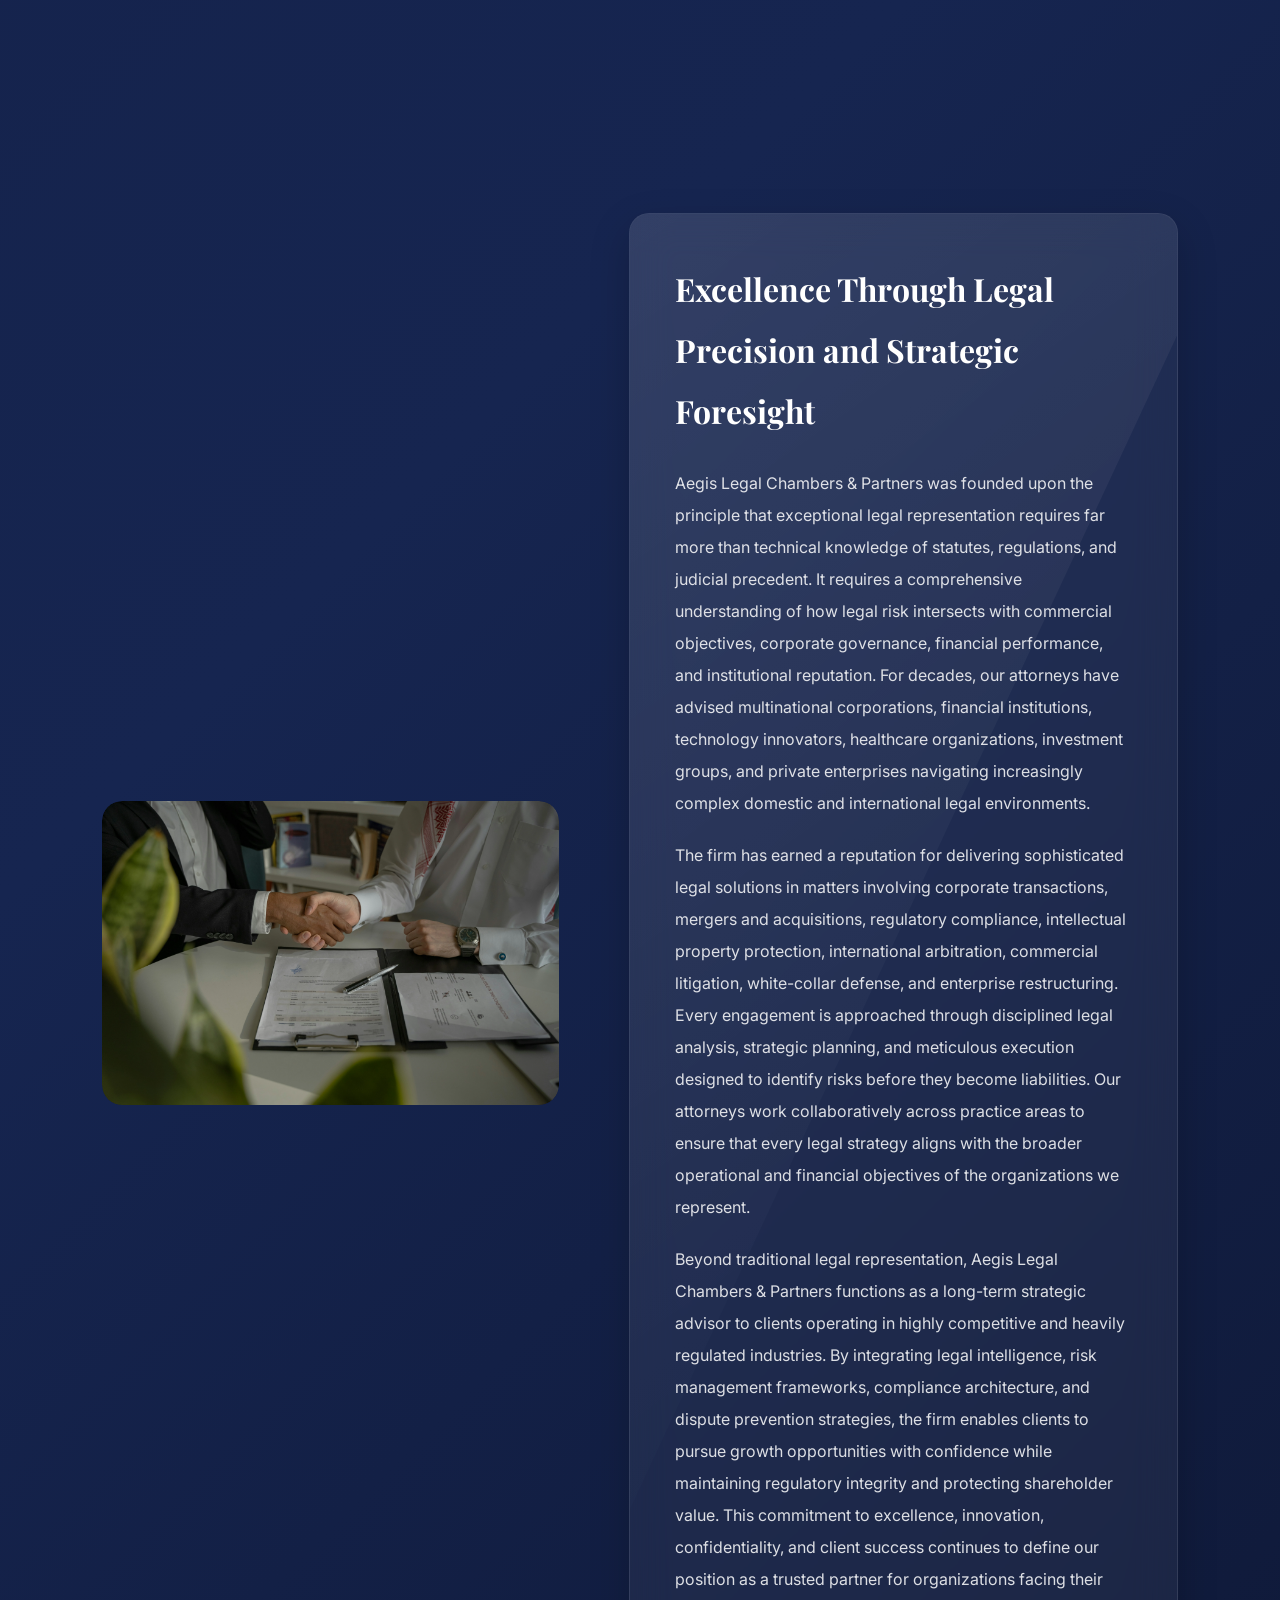
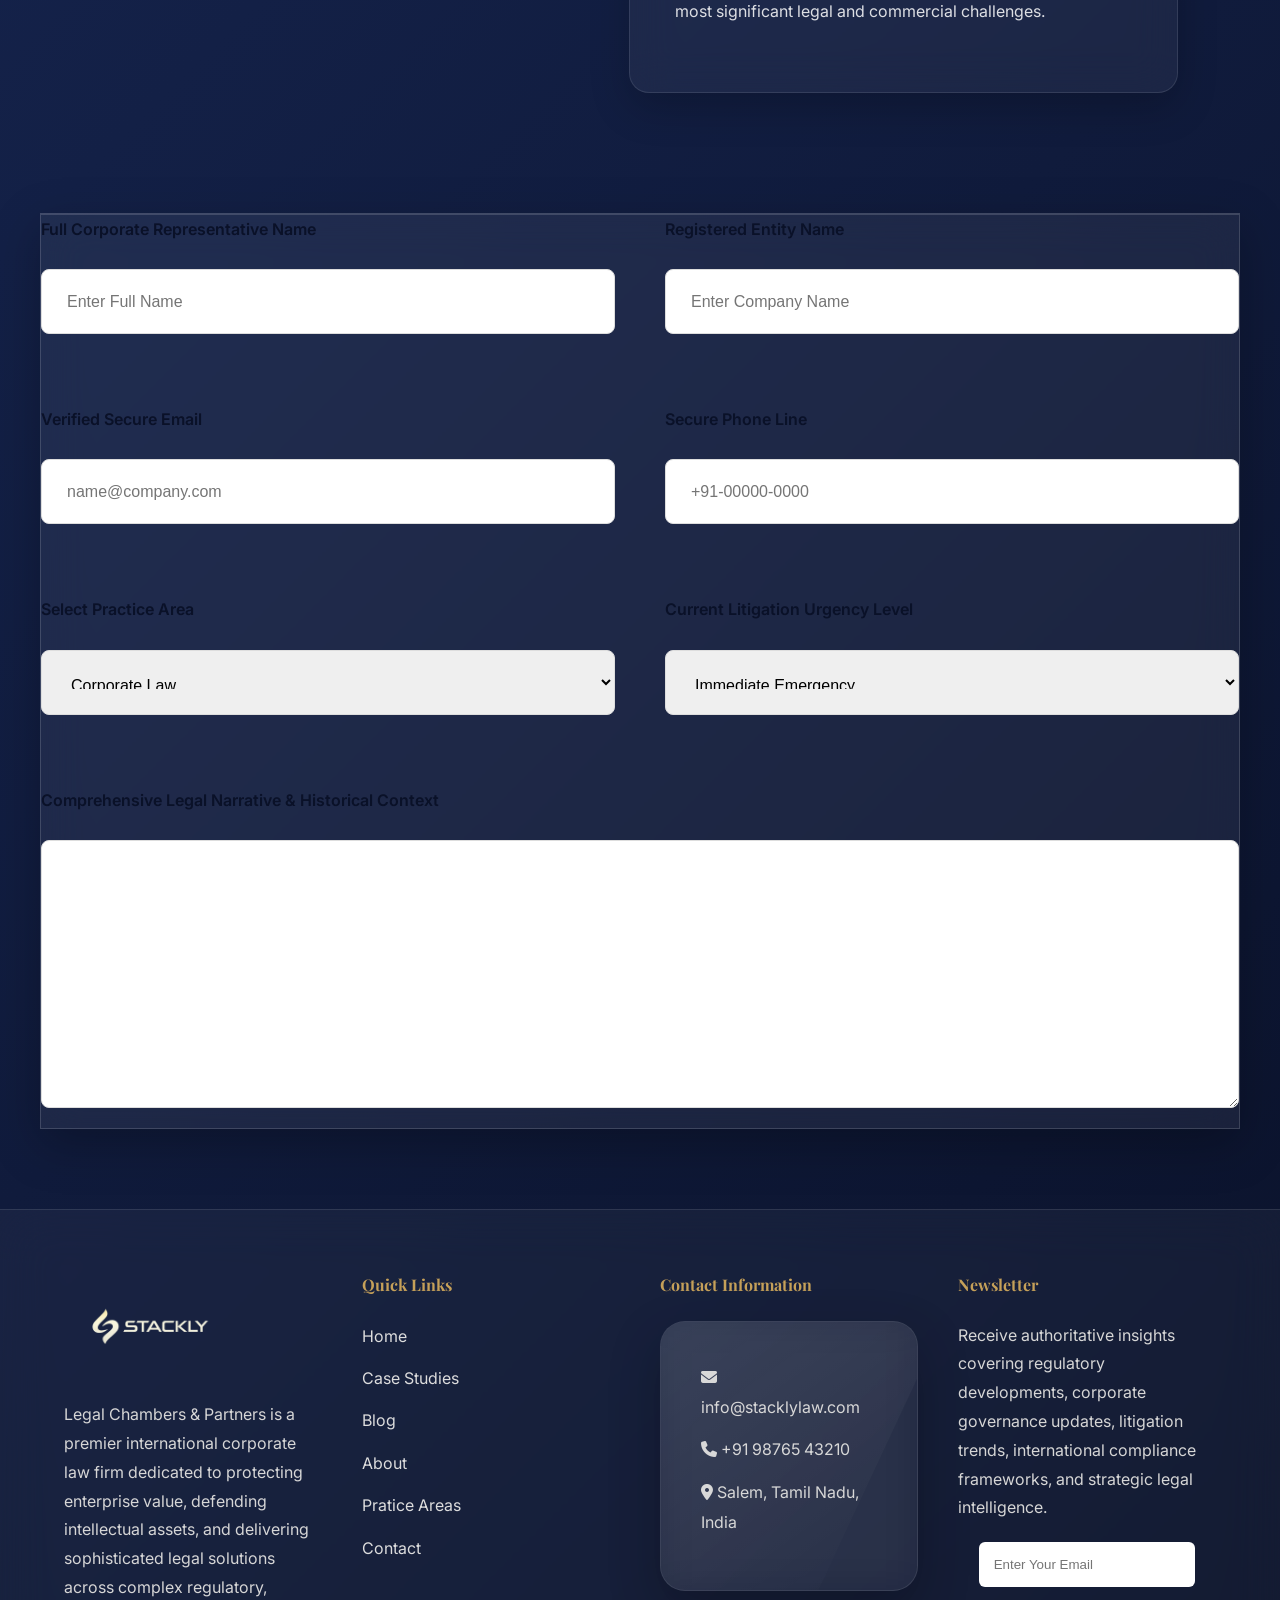
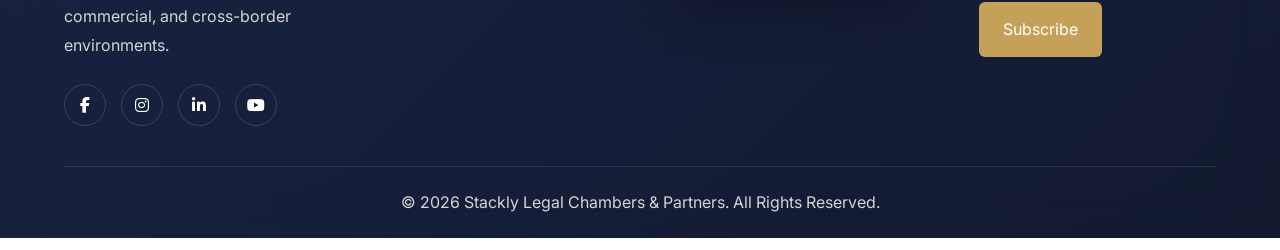
==== commit b0d8b1e7: "add" ====
--- a/index.html
+++ b/index.html
@@ -16,6 +16,25 @@
 </head>
 
 <body>
+
+
+    <!-- WEBSITE LOADER -->
+
+<div id="loader">
+
+    <div class="loader-content">
+
+        <img src="./assets/law force.svg" alt="Loading">
+
+      
+
+        <div class="loading-bar">
+            <span></span>
+        </div>
+
+    </div>
+
+</div>
 
 <!-- =========================
 NAVBAR
--- a/style.css
+++ b/style.css
@@ -351,7 +351,8 @@
 .form-grid{
     display:grid;
     grid-template-columns:repeat(2,1fr);
-    gap:25px;
+    column-gap: 40px;
+    row-gap: 35px;
 }
 
 .form-group{
@@ -360,7 +361,7 @@
 }
 
 .form-group label{
-    margin-bottom:10px;
+    margin-bottom:25px;
     color:var(--navy);
     font-weight:600;
 }
@@ -368,14 +369,14 @@
 .form-group input,
 .form-group select,
 .form-group textarea{
-    padding:18px;
+    padding:25px;
     border:1px solid #ddd;
     border-radius:8px;
     font-size:1rem;
 }
 
 .full-width{
-    margin-top:30px;
+    margin-top:45px;
 }
 
 .submit-btn{
@@ -586,12 +587,12 @@
 /* ==========================
 NAVBAR LOGO
 ========================== */
-
 .logo img{
-    height: 90px;
+    height:120px;
     width:auto;
-    display:block;
-   
+
+    margin-top:-20px;
+    margin-bottom:-20px;
 }
 
 /* ==========================
@@ -3087,4 +3088,213 @@
 .footer-bottom{
     margin-top:40px;
     padding-top:20px;
+}
+
+
+/* =========================
+   WEBSITE LOADER
+========================= */
+
+#loader{
+    position:fixed;
+    top:0;
+    left:0;
+    width:100%;
+    height:100vh;
+
+    display:flex;
+    justify-content:center;
+    align-items:center;
+
+    background:#0A1128;
+    z-index:999999;
+}
+
+.loader-content{
+    text-align:center;
+}
+
+.loader-content img{
+    width:320px; /* BIG SIZE */
+    height:auto;
+    display:block;
+    margin:auto;
+
+    animation:loaderLogo 2s ease-in-out infinite;
+}
+
+.loader-content h2{
+    margin-top:20px;
+    color:#C5A059;
+    font-size:2.2rem;
+    letter-spacing:2px;
+}
+
+.loading-bar{
+    width:320px;
+    height:8px;
+    margin-top:25px;
+
+    background:rgba(255,255,255,.15);
+    border-radius:50px;
+    overflow:hidden;
+}
+
+.loading-bar span{
+    display:block;
+    height:100%;
+    width:0%;
+
+    background:linear-gradient(
+    90deg,
+    #C5A059,
+    #f5d38f);
+
+    animation:loadingBar 3s linear forwards;
+}
+
+@keyframes loadingBar{
+    from{
+        width:0%;
+    }
+    to{
+        width:100%;
+    }
+}
+
+@keyframes loaderLogo{
+
+    0%{
+        transform:scale(.8) rotateY(0deg);
+        opacity:.5;
+    }
+
+    50%{
+        transform:scale(1.1) rotateY(180deg);
+        opacity:1;
+    }
+
+    100%{
+        transform:scale(.8) rotateY(360deg);
+        opacity:.5;
+    }
+}
+
+.loader-hide{
+    opacity:0;
+    visibility:hidden;
+    transition:1s;
+}/* =========================
+   WEBSITE LOADER
+========================= */
+
+#loader{
+    position:fixed;
+    top:0;
+    left:0;
+    width:100%;
+    height:100vh;
+
+    display:flex;
+    justify-content:center;
+    align-items:center;
+
+    background:#0A1128;
+    z-index:999999;
+}
+
+.loader-content{
+    text-align:center;
+}
+
+.loader-content img{
+    width:320px; /* BIG SIZE */
+    height:auto;
+    display:block;
+    margin:auto;
+
+    animation:loaderLogo 2s ease-in-out infinite;
+}
+
+.loader-content h2{
+    margin-top:20px;
+    color:#C5A059;
+    font-size:2.2rem;
+    letter-spacing:2px;
+}
+
+.loading-bar{
+    width:320px;
+    height:8px;
+    margin-top:25px;
+
+    background:rgba(255,255,255,.15);
+    border-radius:50px;
+    overflow:hidden;
+}
+
+.loading-bar span{
+    display:block;
+    height:100%;
+    width:0%;
+
+    background:linear-gradient(
+    90deg,
+    #C5A059,
+    #f5d38f);
+
+    animation:loadingBar 3s linear forwards;
+}
+
+@keyframes loadingBar{
+    from{
+        width:0%;
+    }
+    to{
+        width:100%;
+    }
+}
+
+@keyframes loaderLogo{
+
+    0%{
+        transform:scale(.8) rotateY(0deg);
+        opacity:.5;
+    }
+
+    50%{
+        transform:scale(1.1) rotateY(180deg);
+        opacity:1;
+    }
+
+    100%{
+        transform:scale(.8) rotateY(360deg);
+        opacity:.5;
+    }
+}
+
+.loader-hide{
+    opacity:0;
+    visibility:hidden;
+    transition:1s;
+}
+
+
+.legal-form .form-grid{
+    display:grid;
+    grid-template-columns:repeat(2,1fr);
+    gap:50px;
+}
+
+.legal-form .form-group{
+    margin-bottom:20px;
+}
+
+.legal-form .full-width{
+    margin-top:50px;
+}
+
+.legal-form input,
+.legal-form select{
+    height:65px;
 }
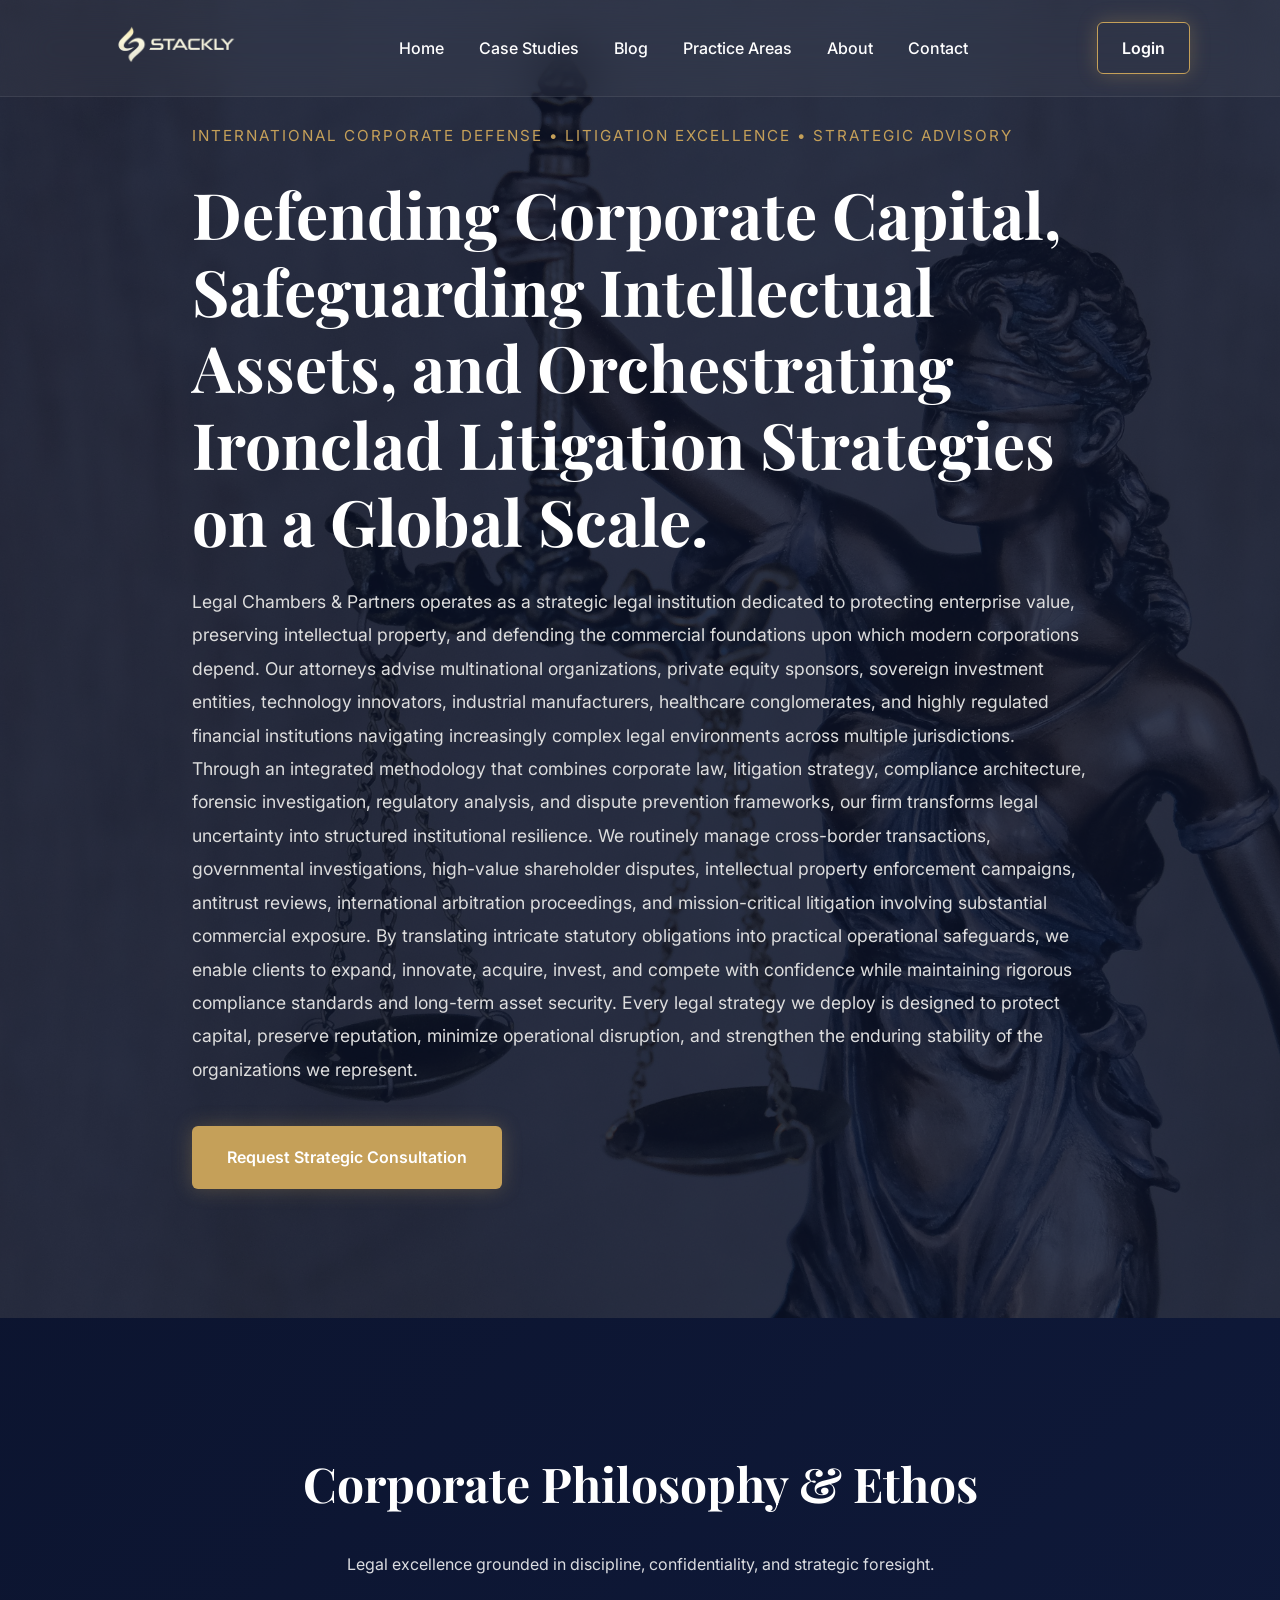
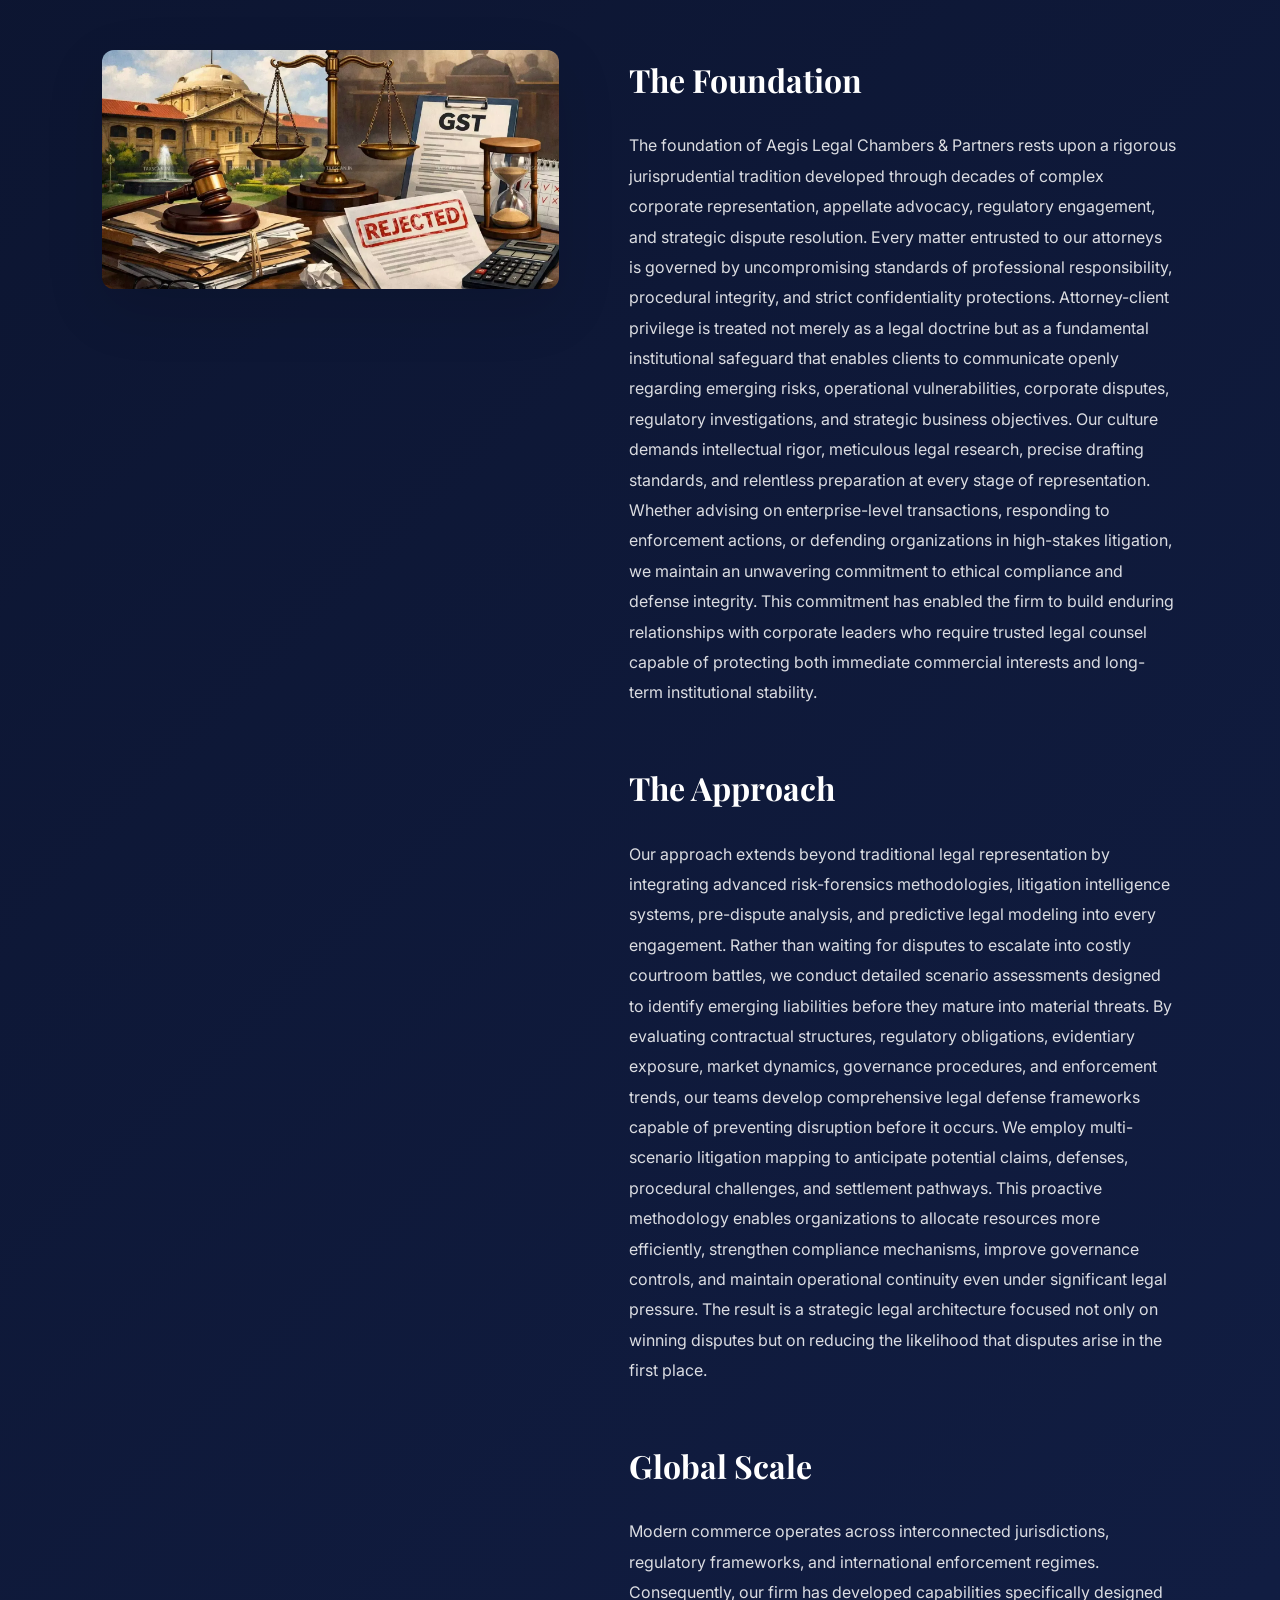
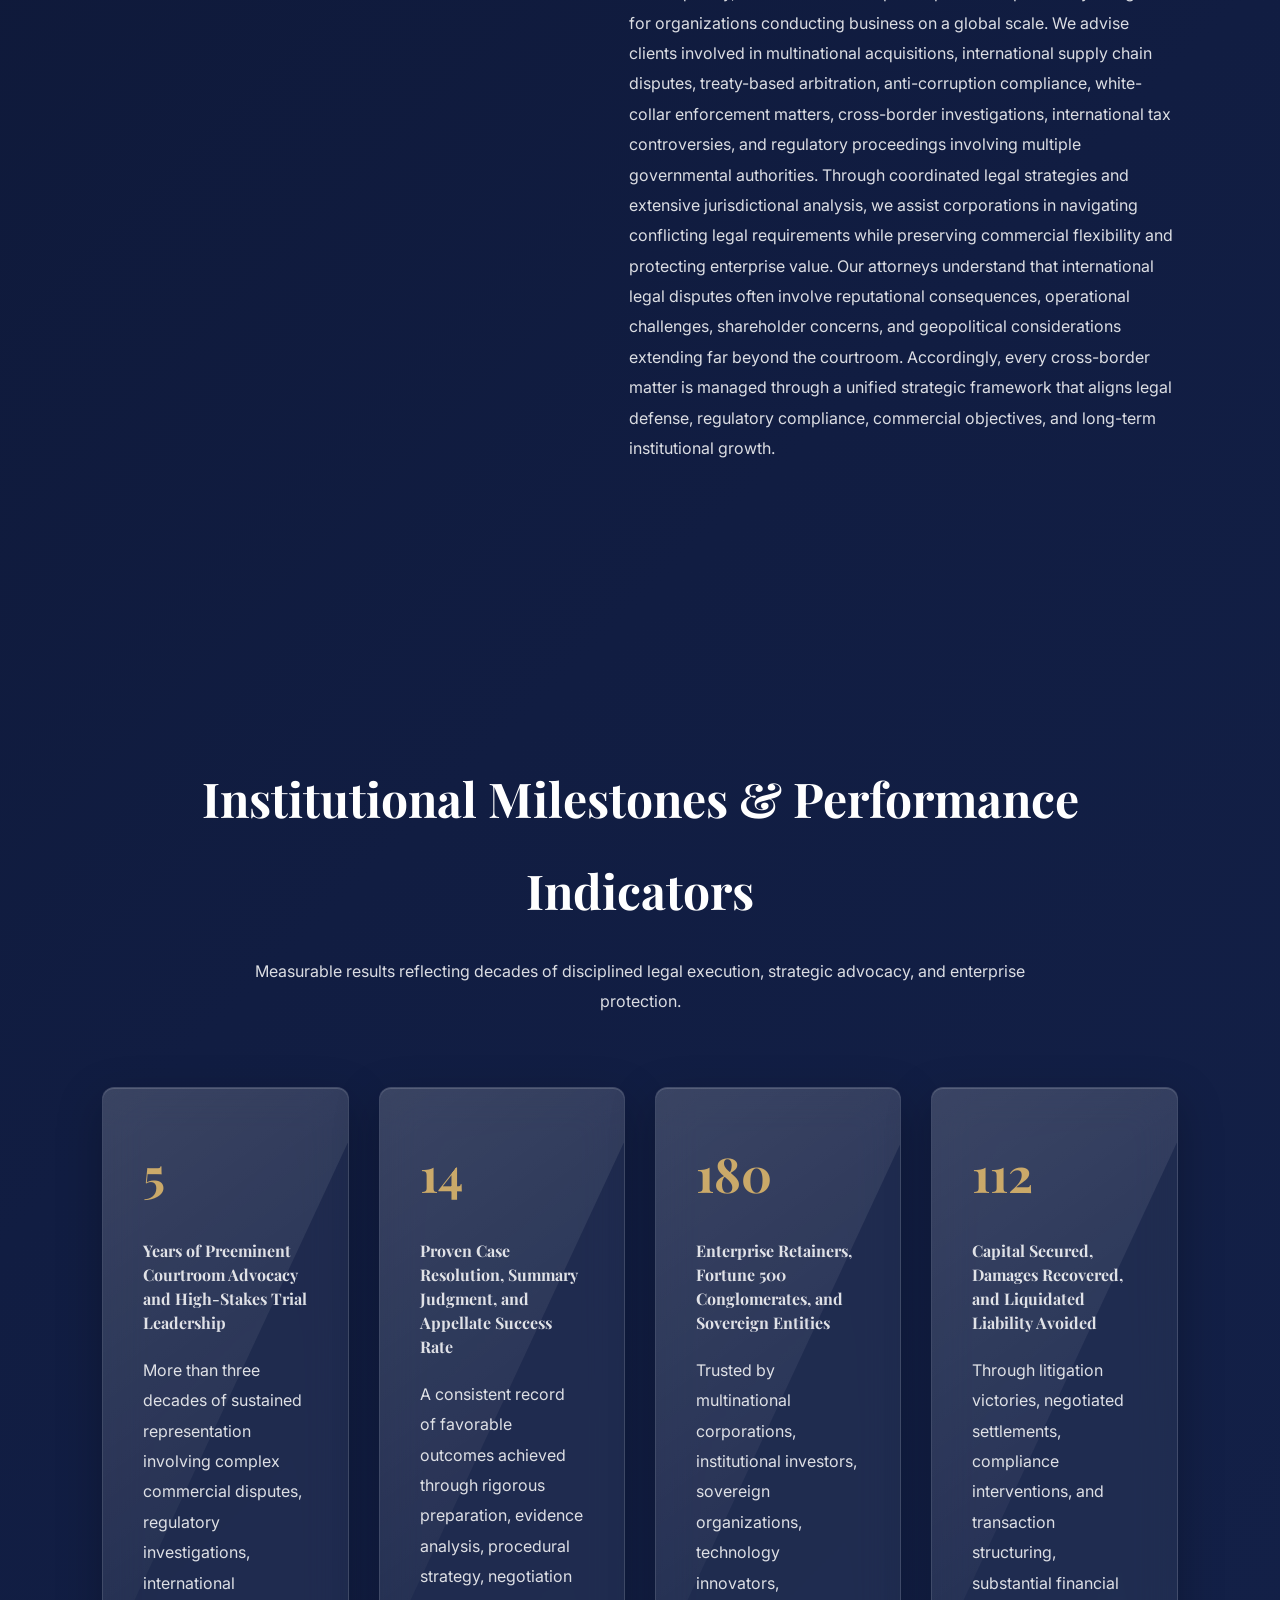
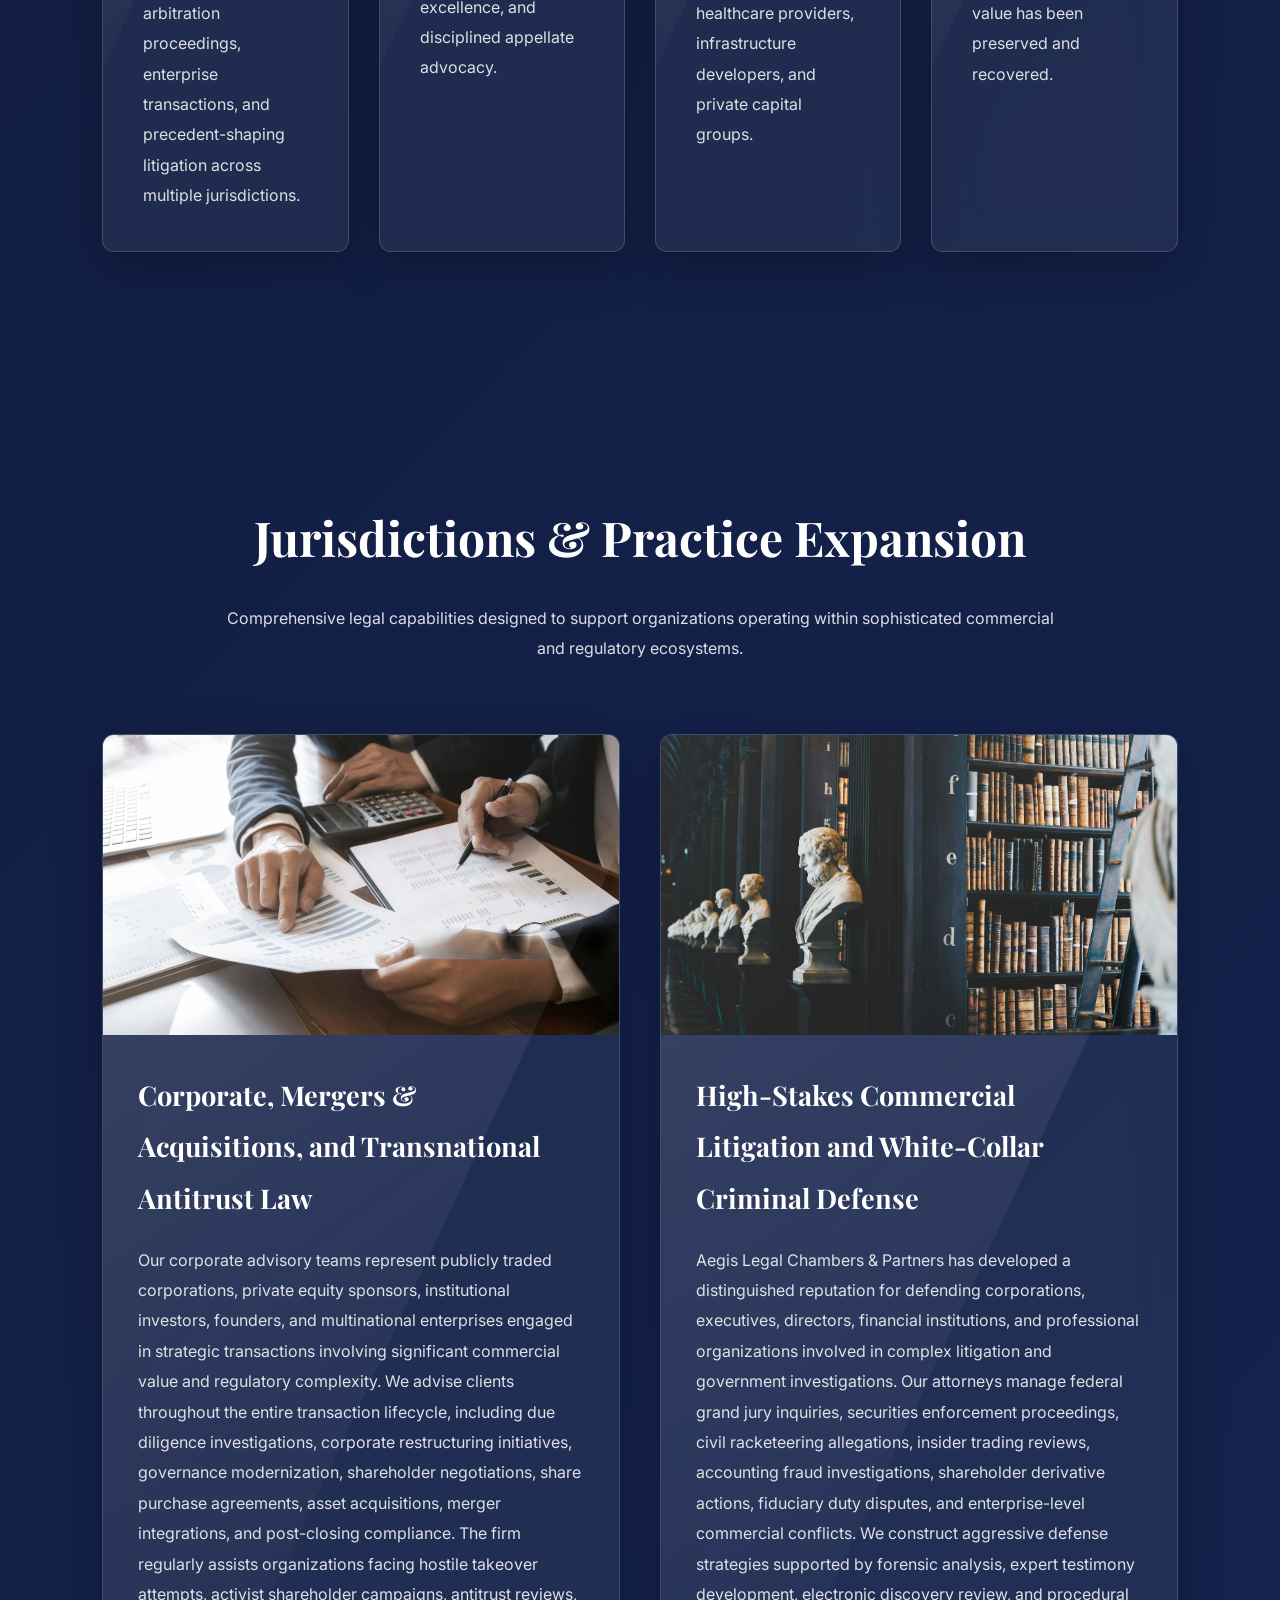
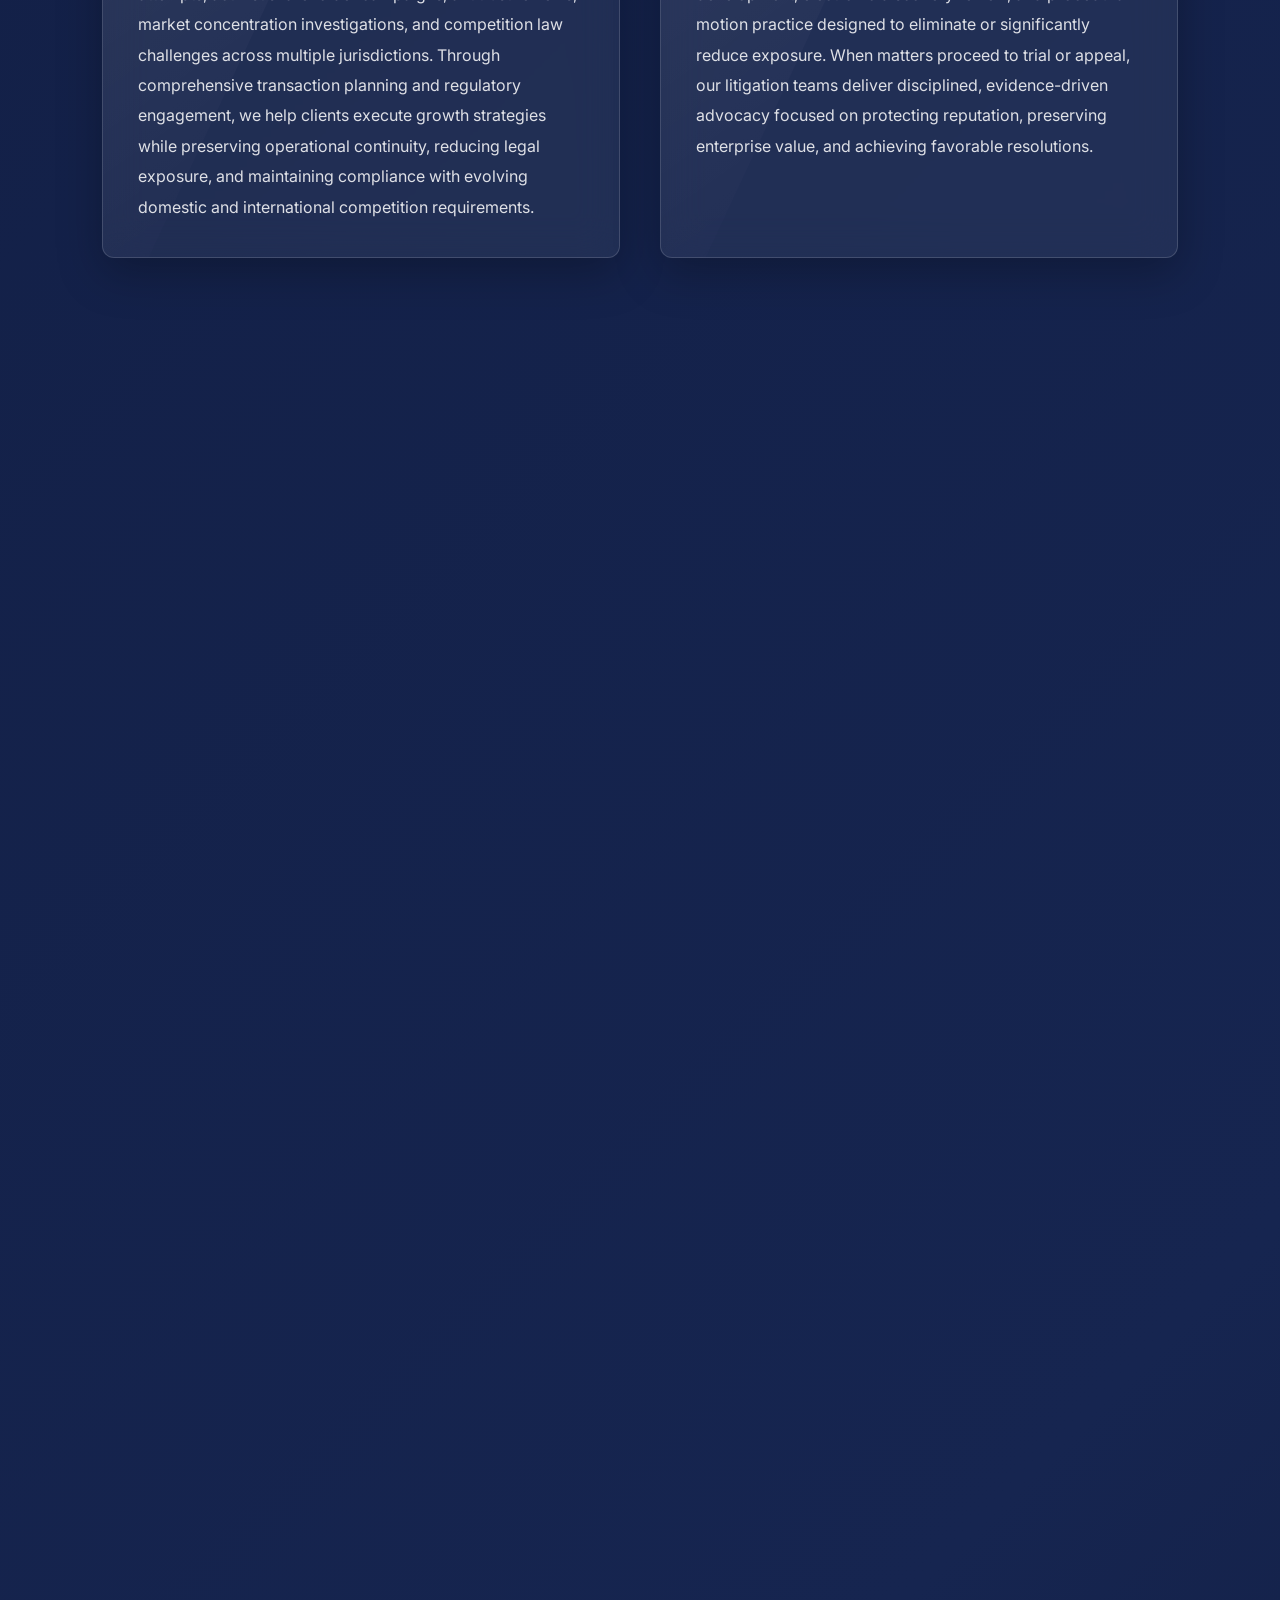
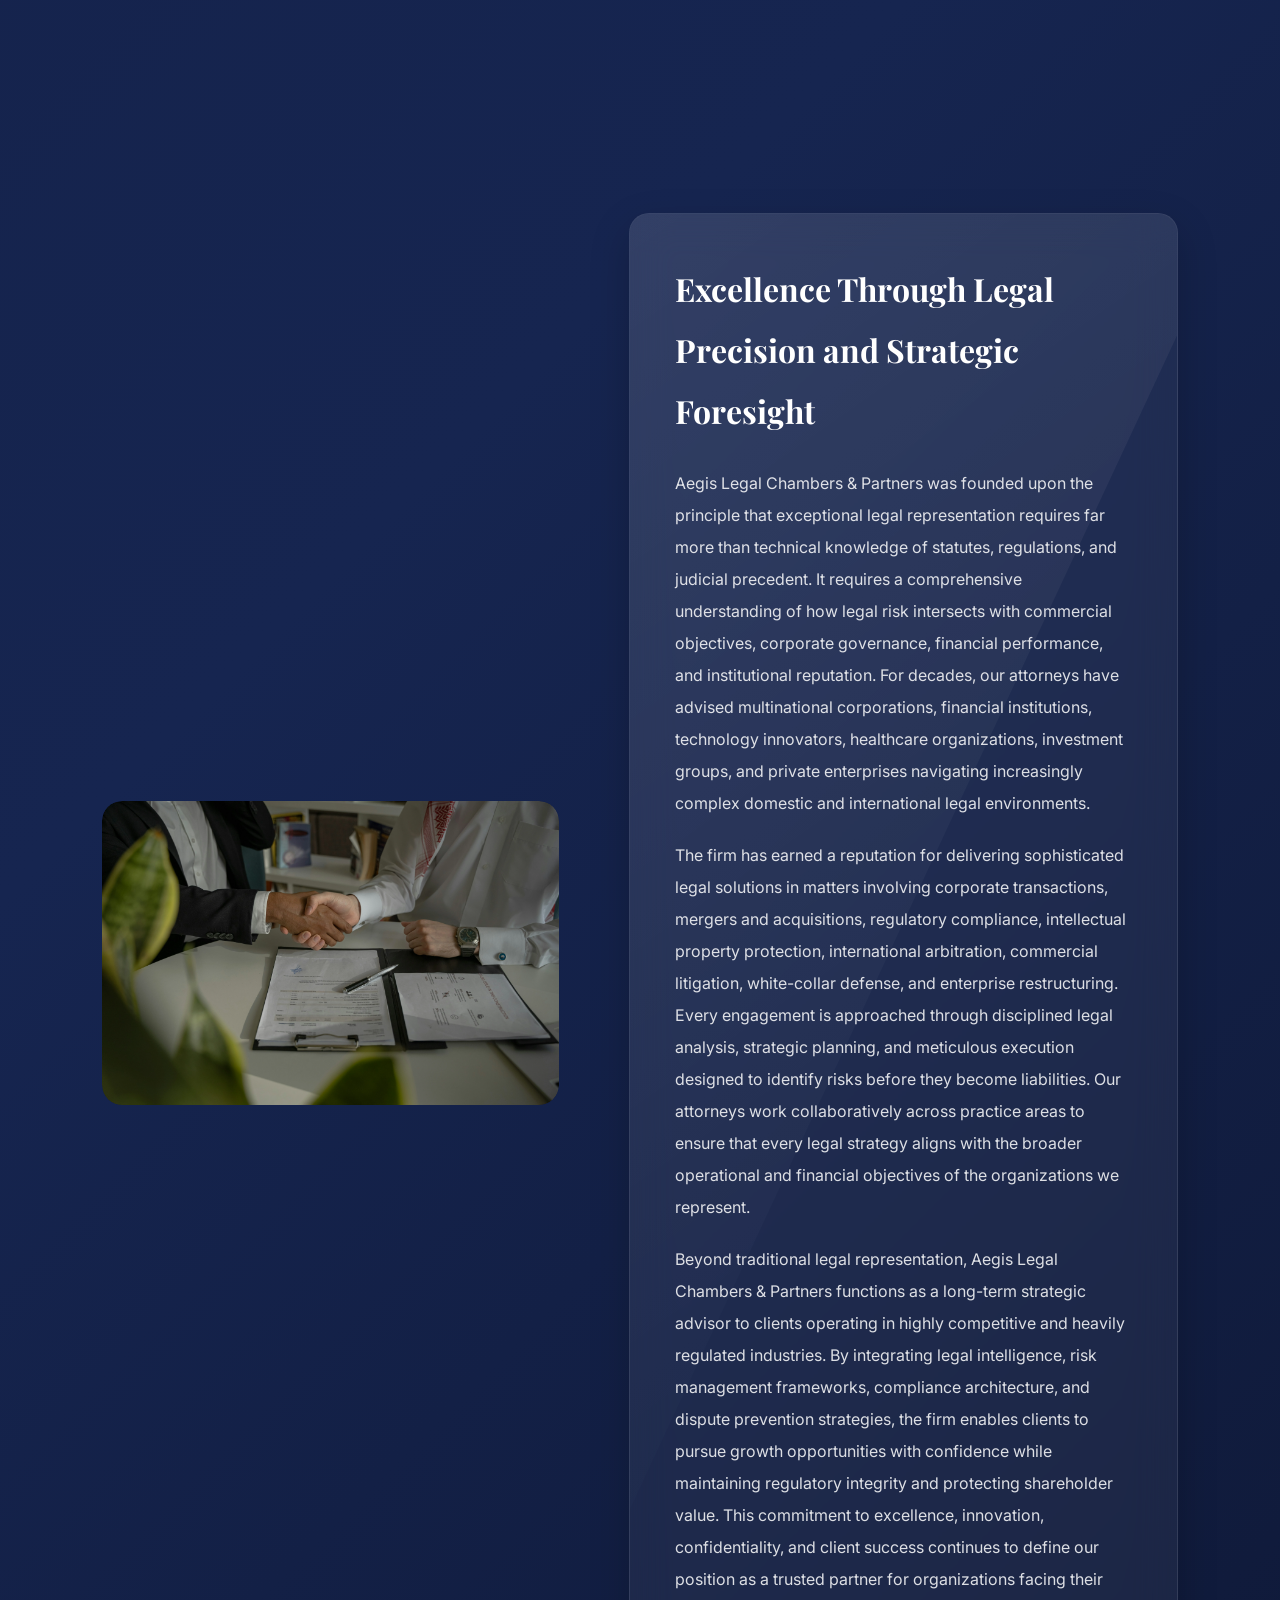
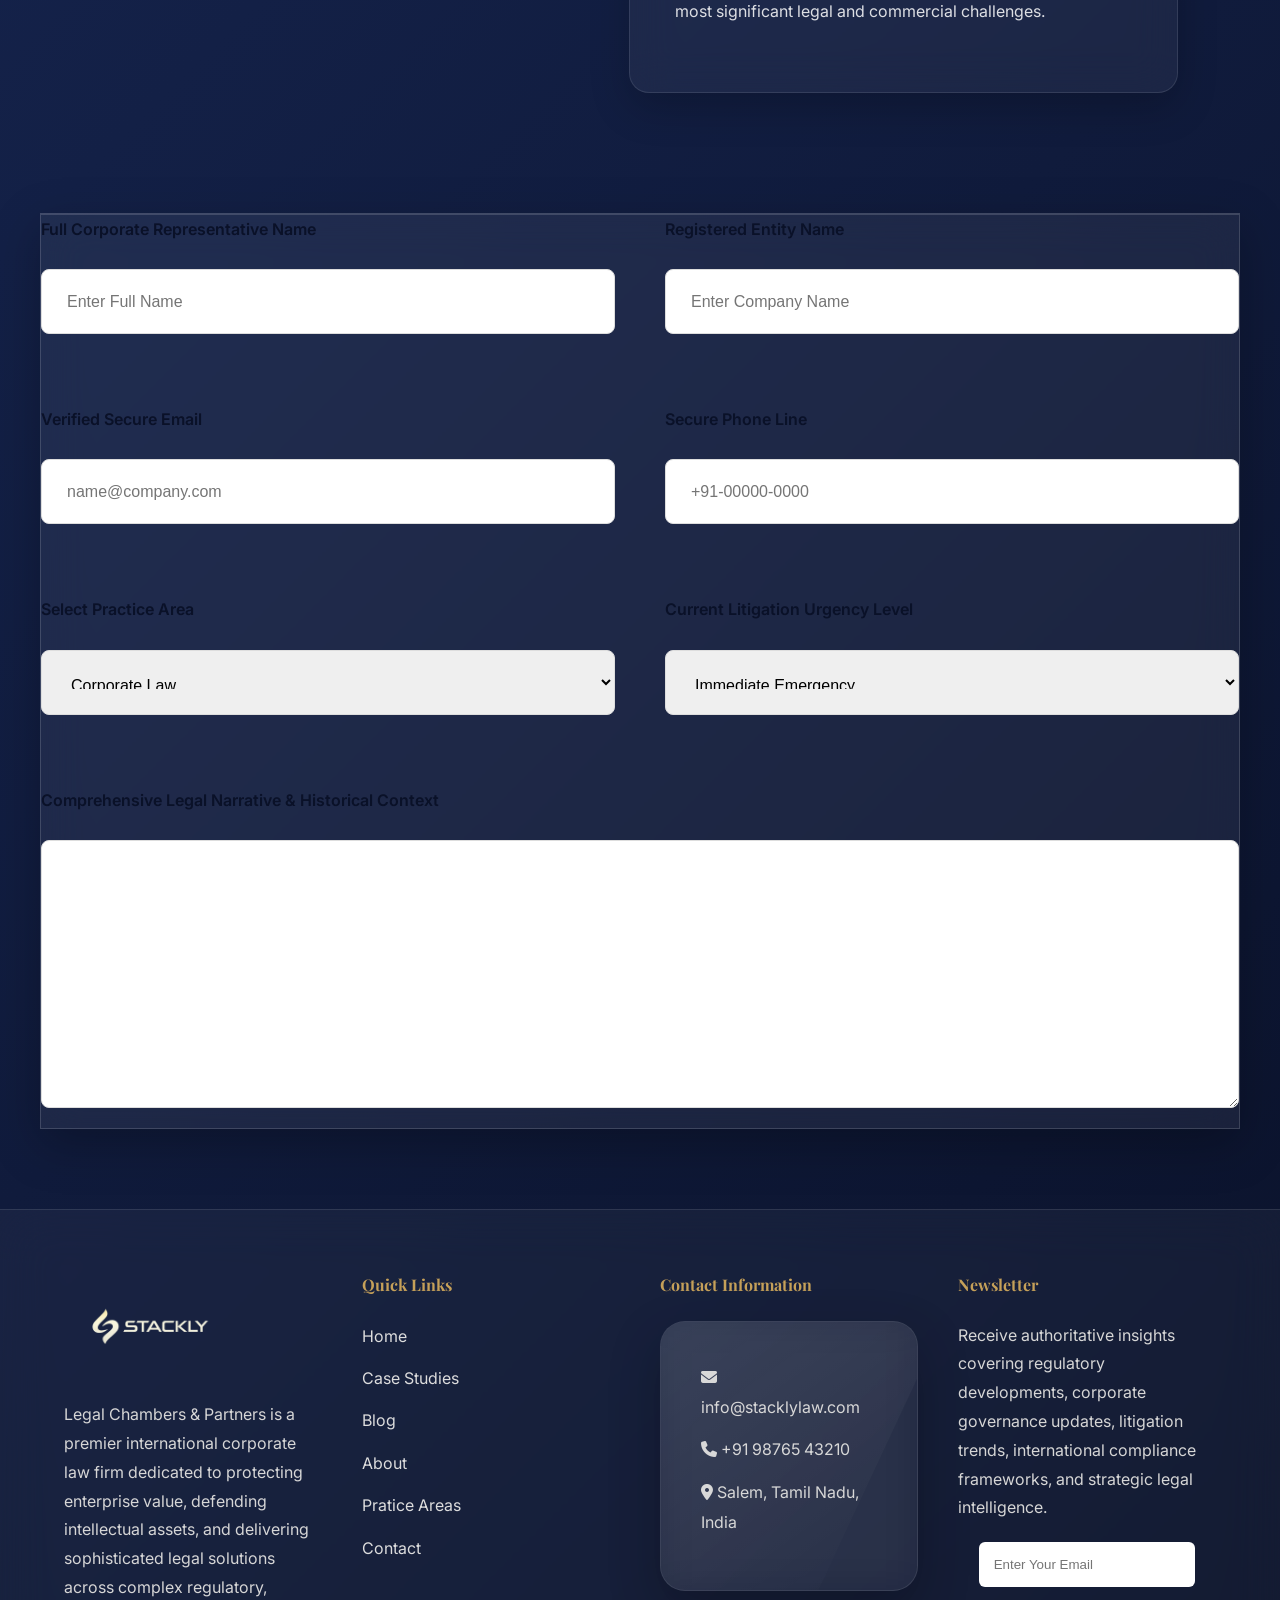
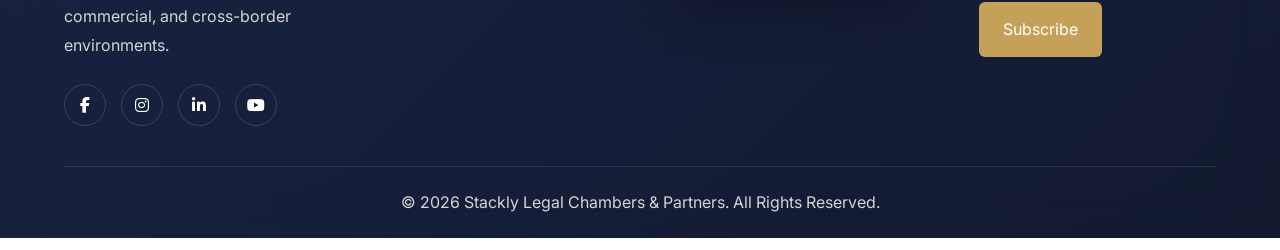
==== commit f244fcb7: "add" ====
--- a/index.html
+++ b/index.html
@@ -4,7 +4,7 @@
 <meta charset="UTF-8">
 <meta name="viewport" content="width=device-width, initial-scale=1.0">
 
-<title>Aegis Legal Chambers & Partners | Global Corporate Law Firm</title>
+<title>Stackly Law Service</title>
 
 <link rel="preconnect" href="https://fonts.googleapis.com">
 <link rel="preconnect" href="https://fonts.gstatic.com" crossorigin>
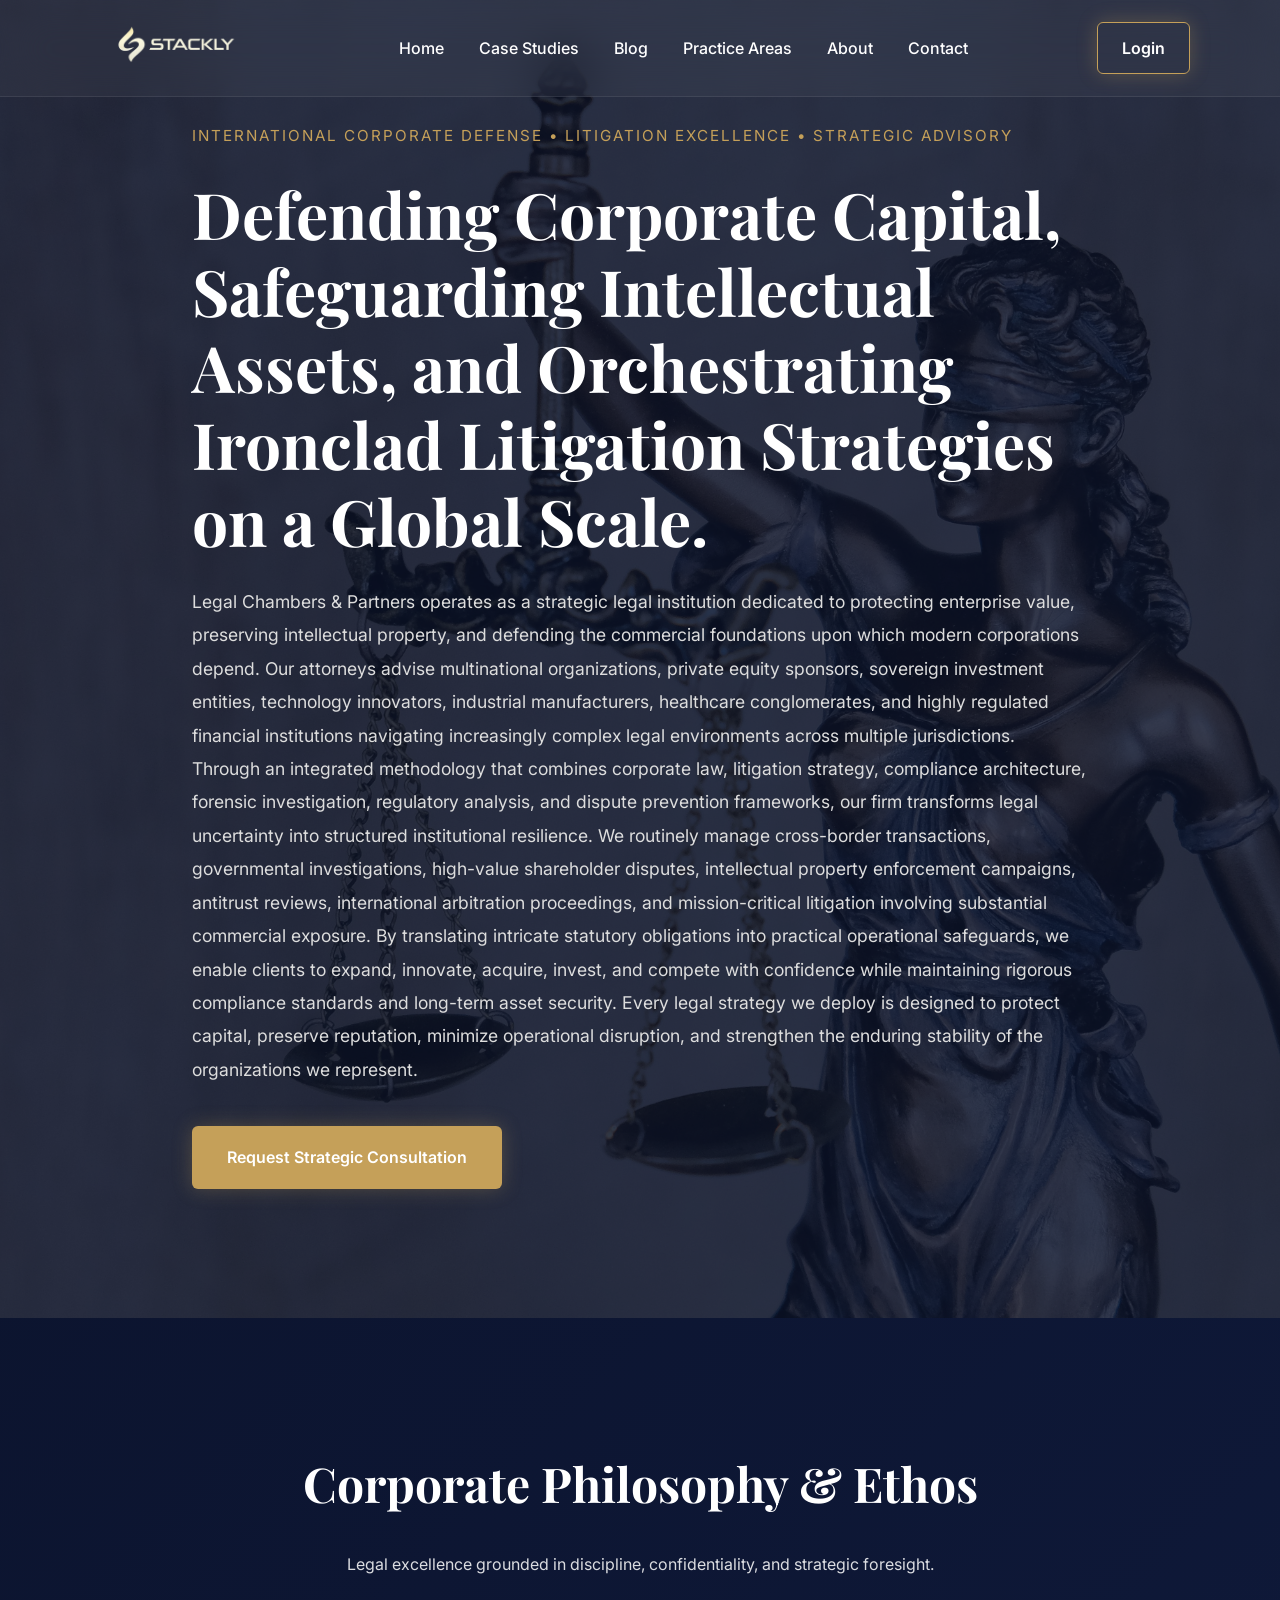
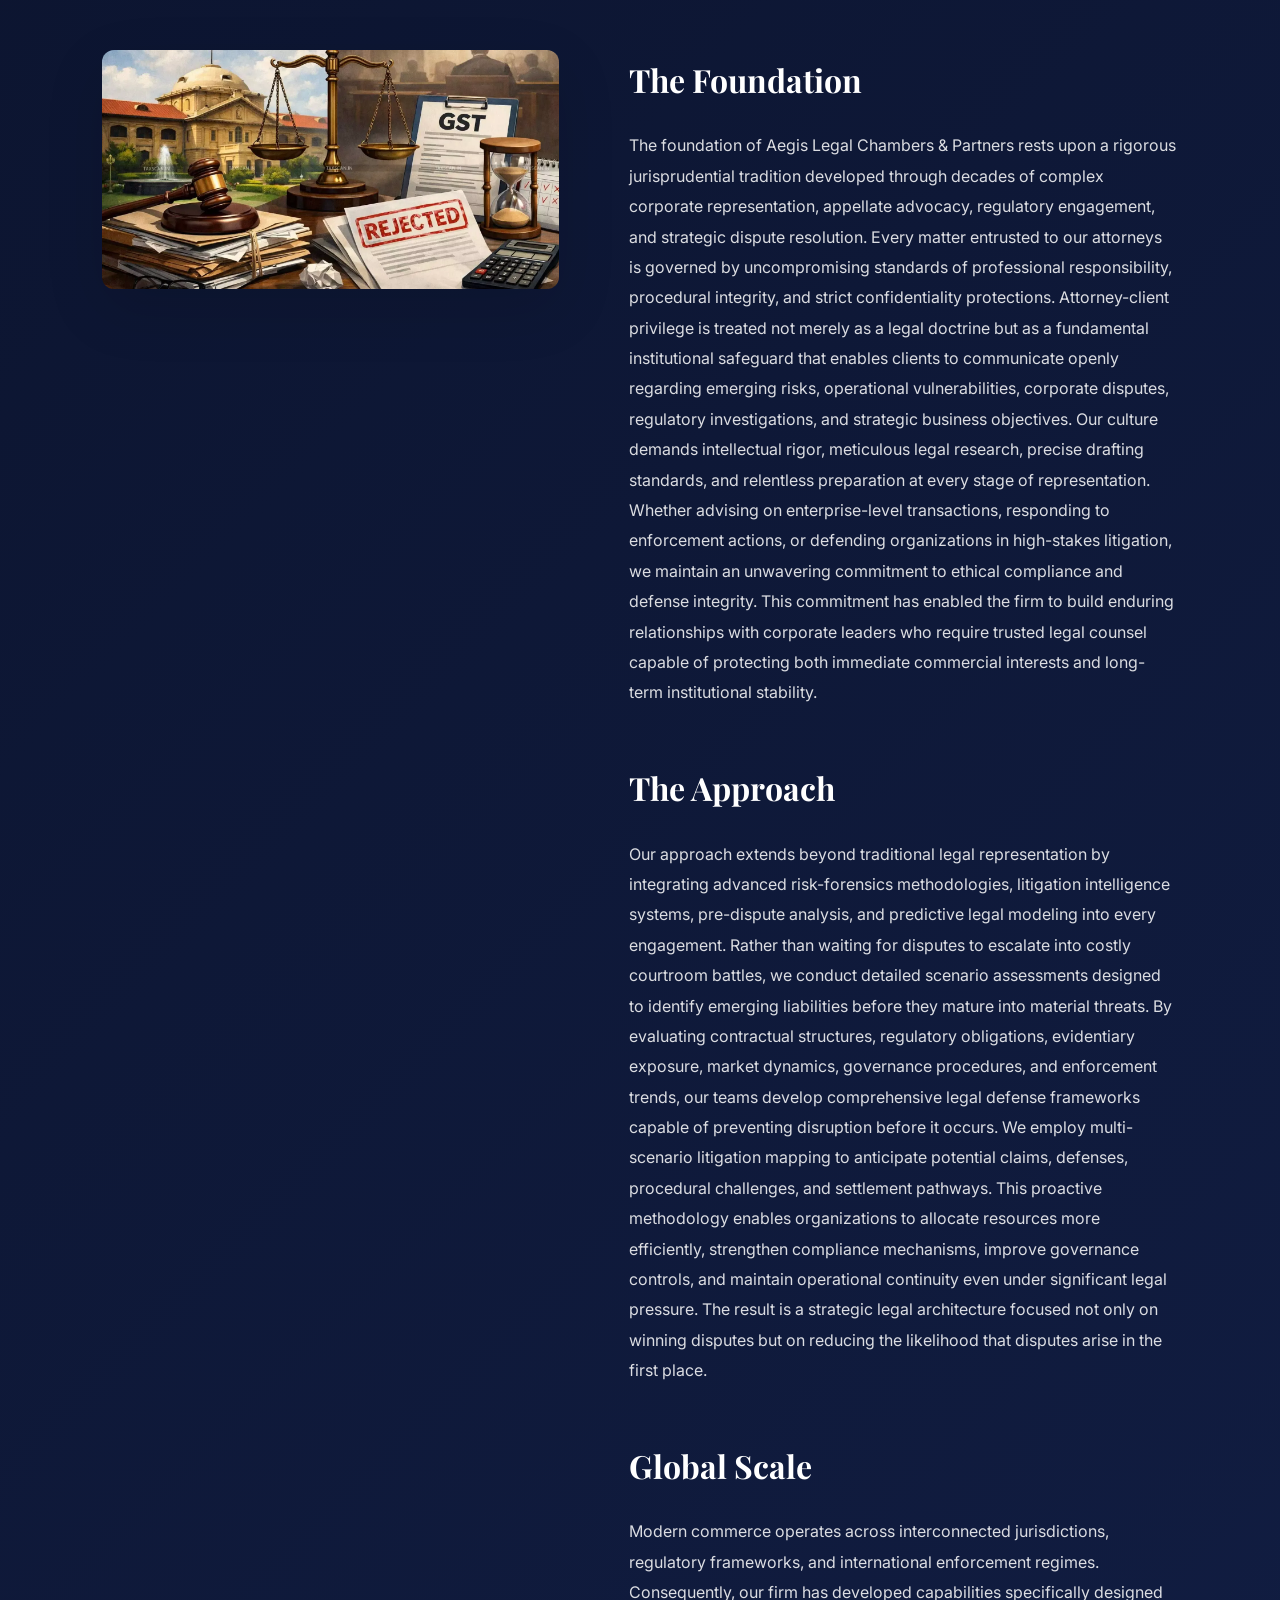
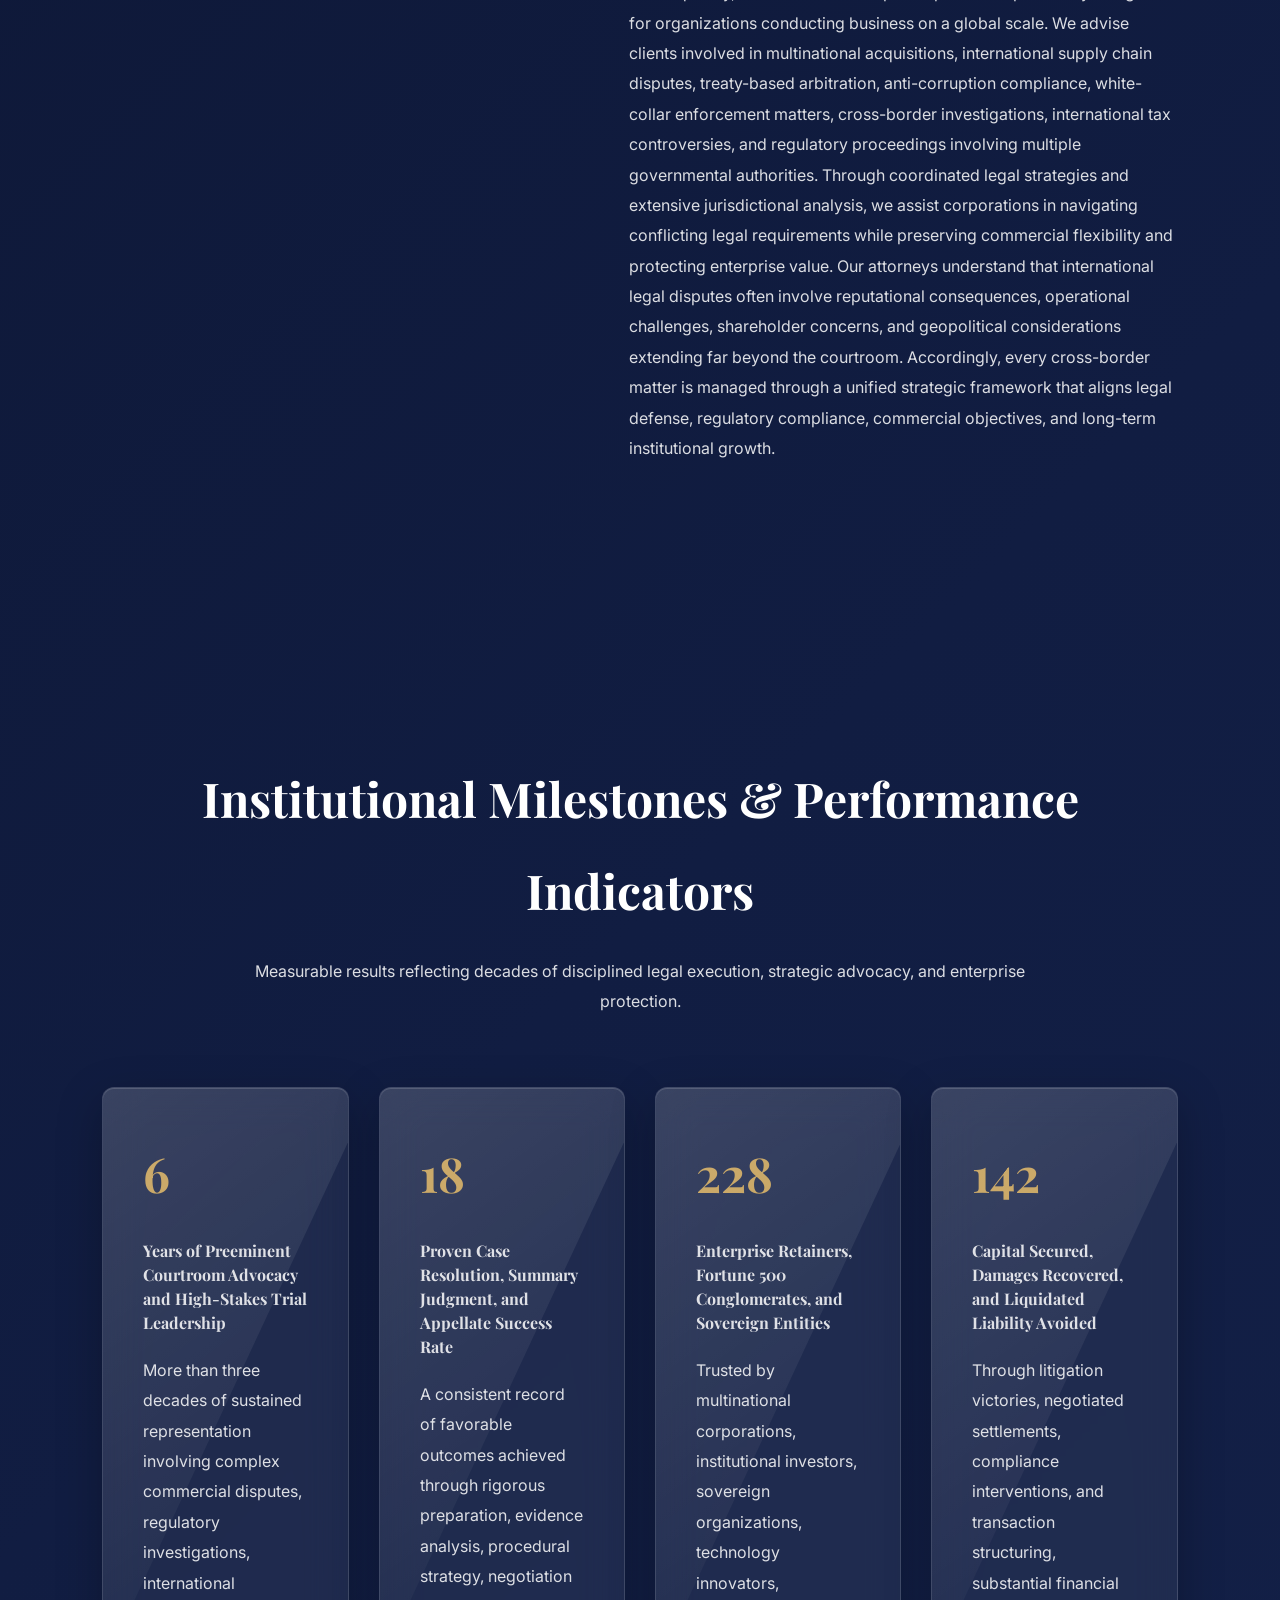
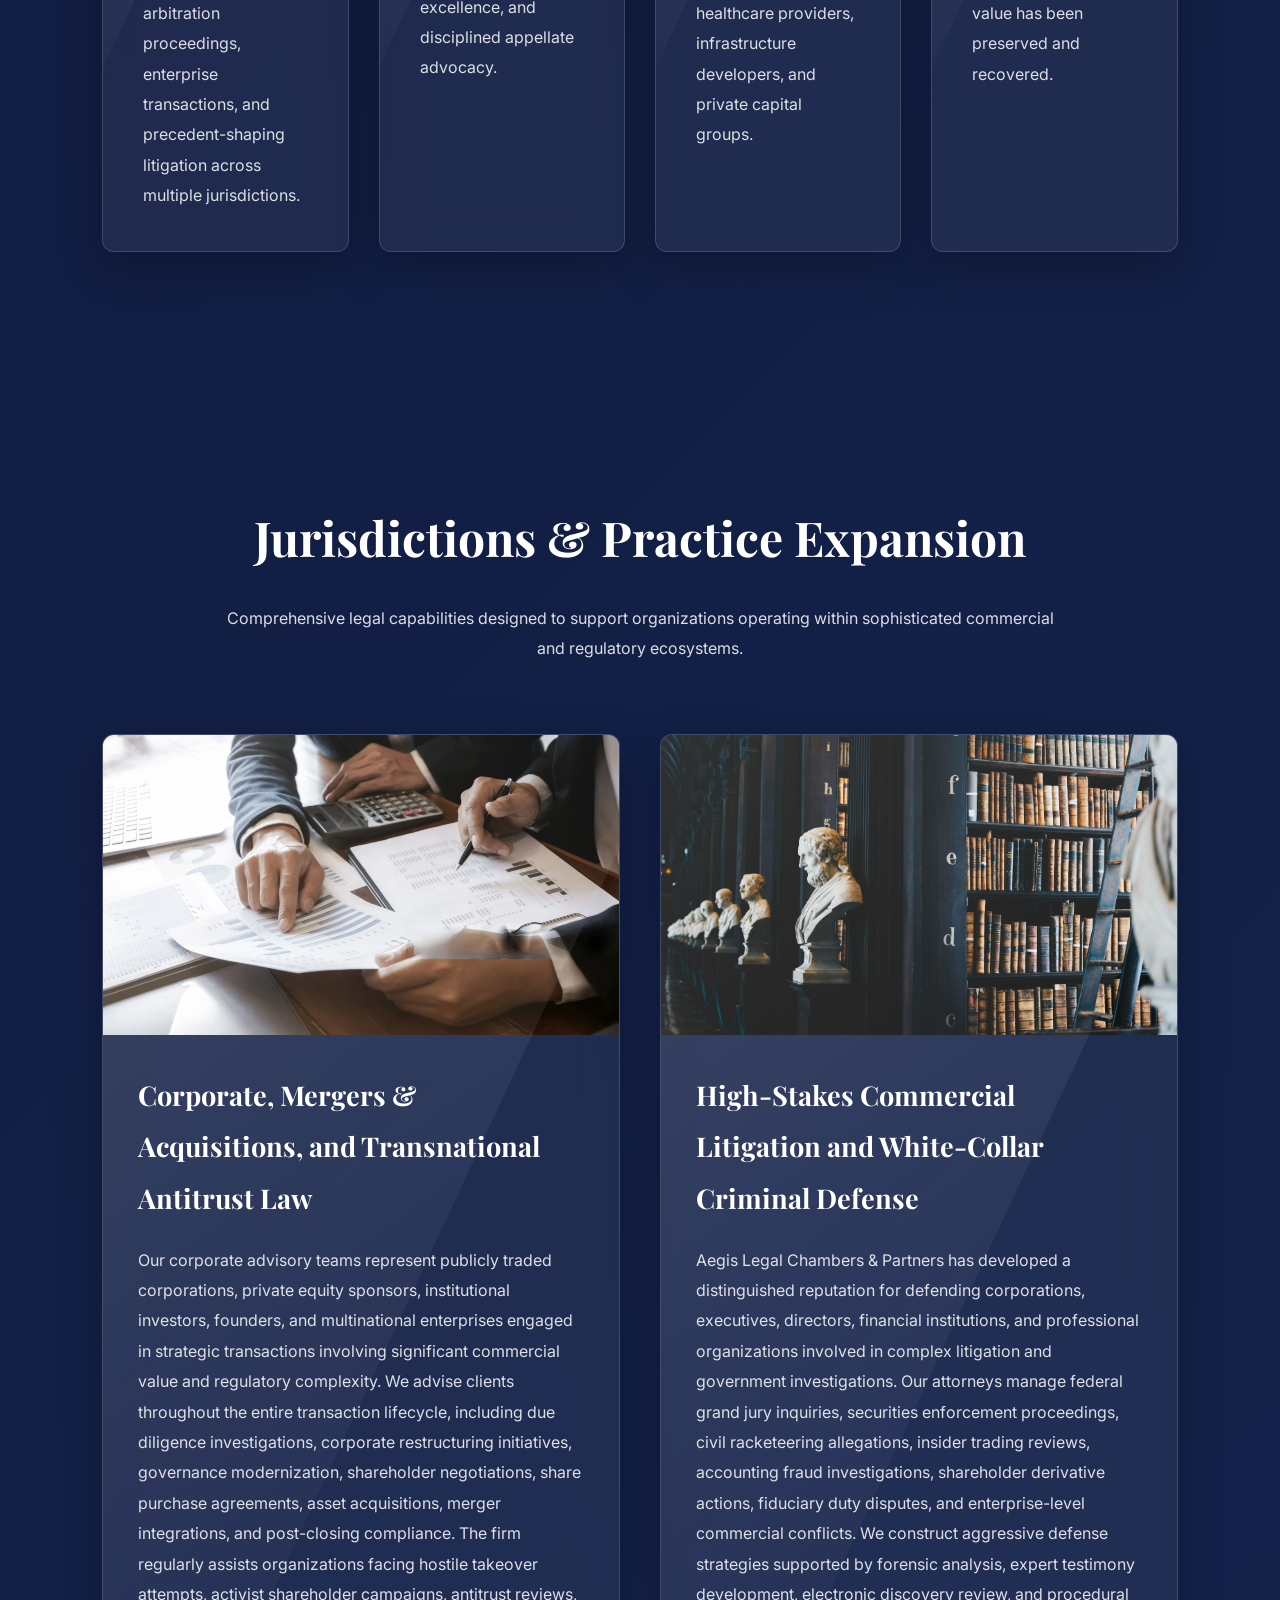
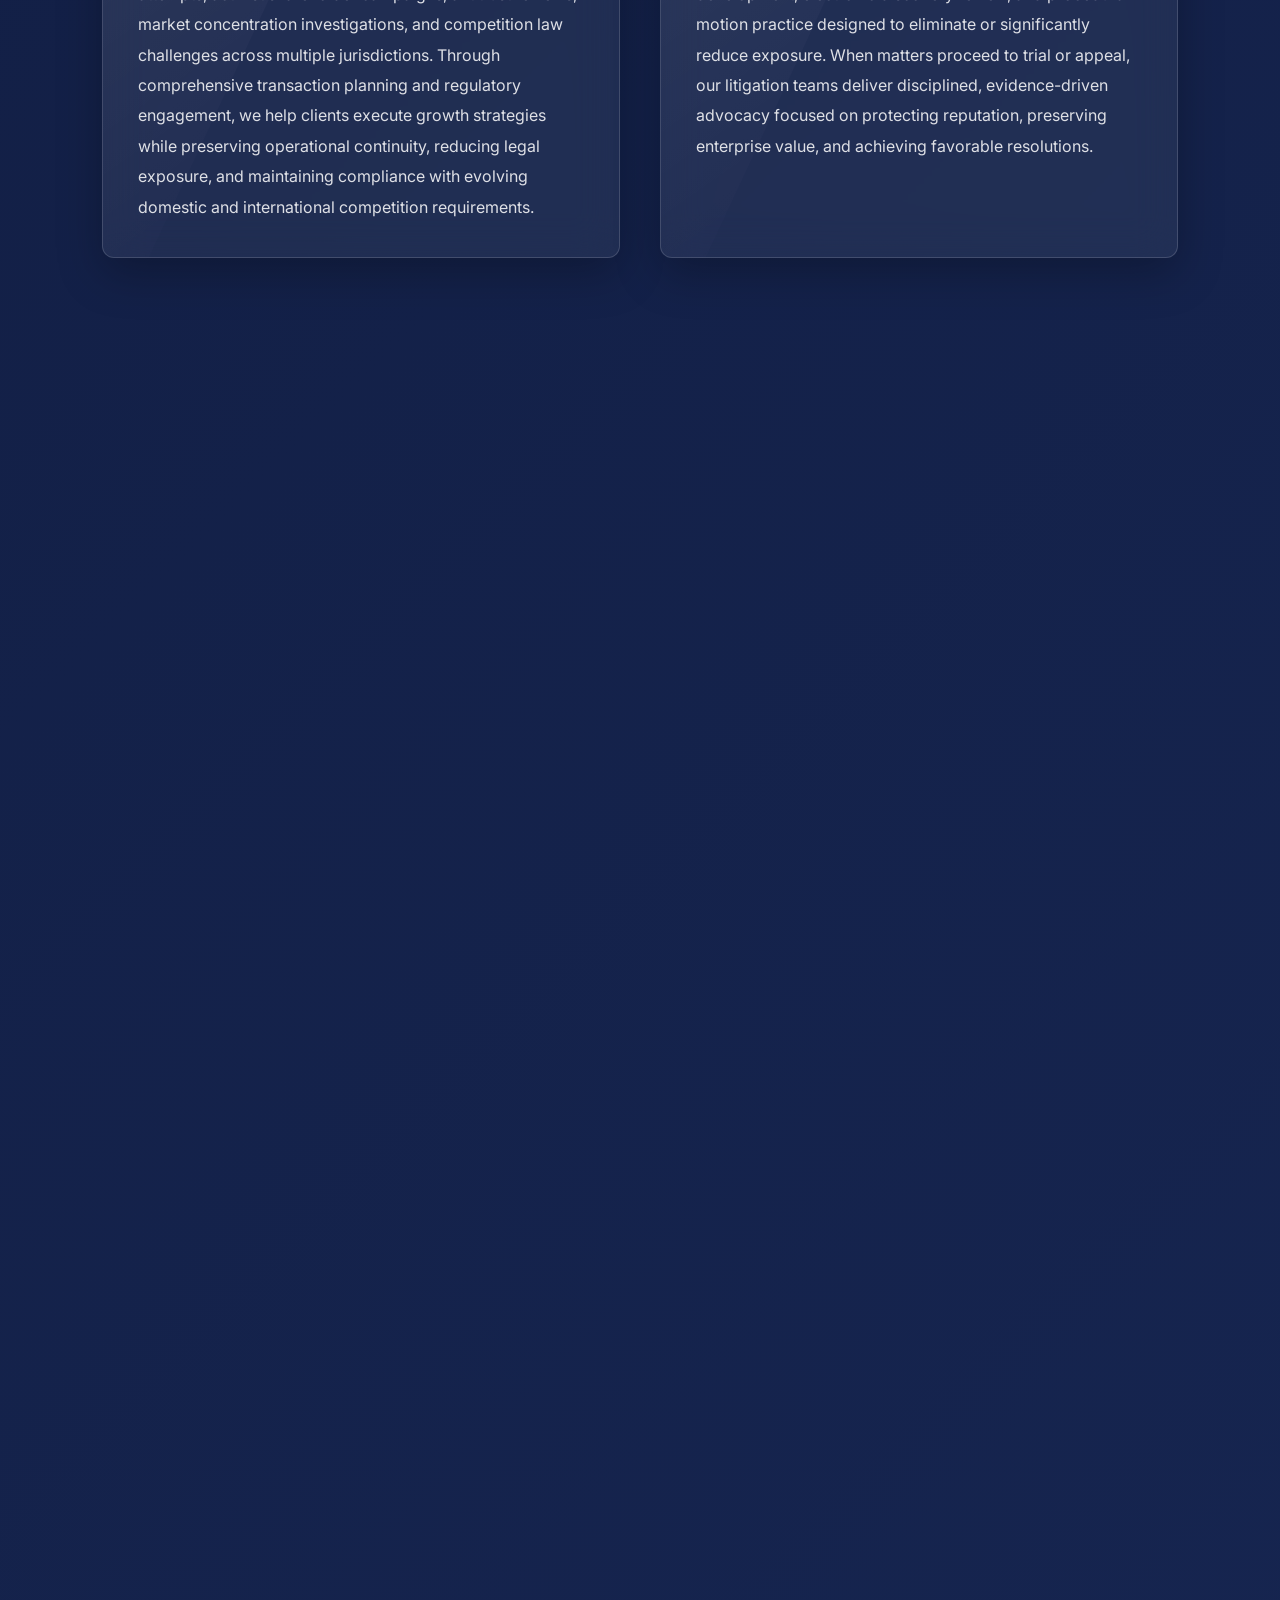
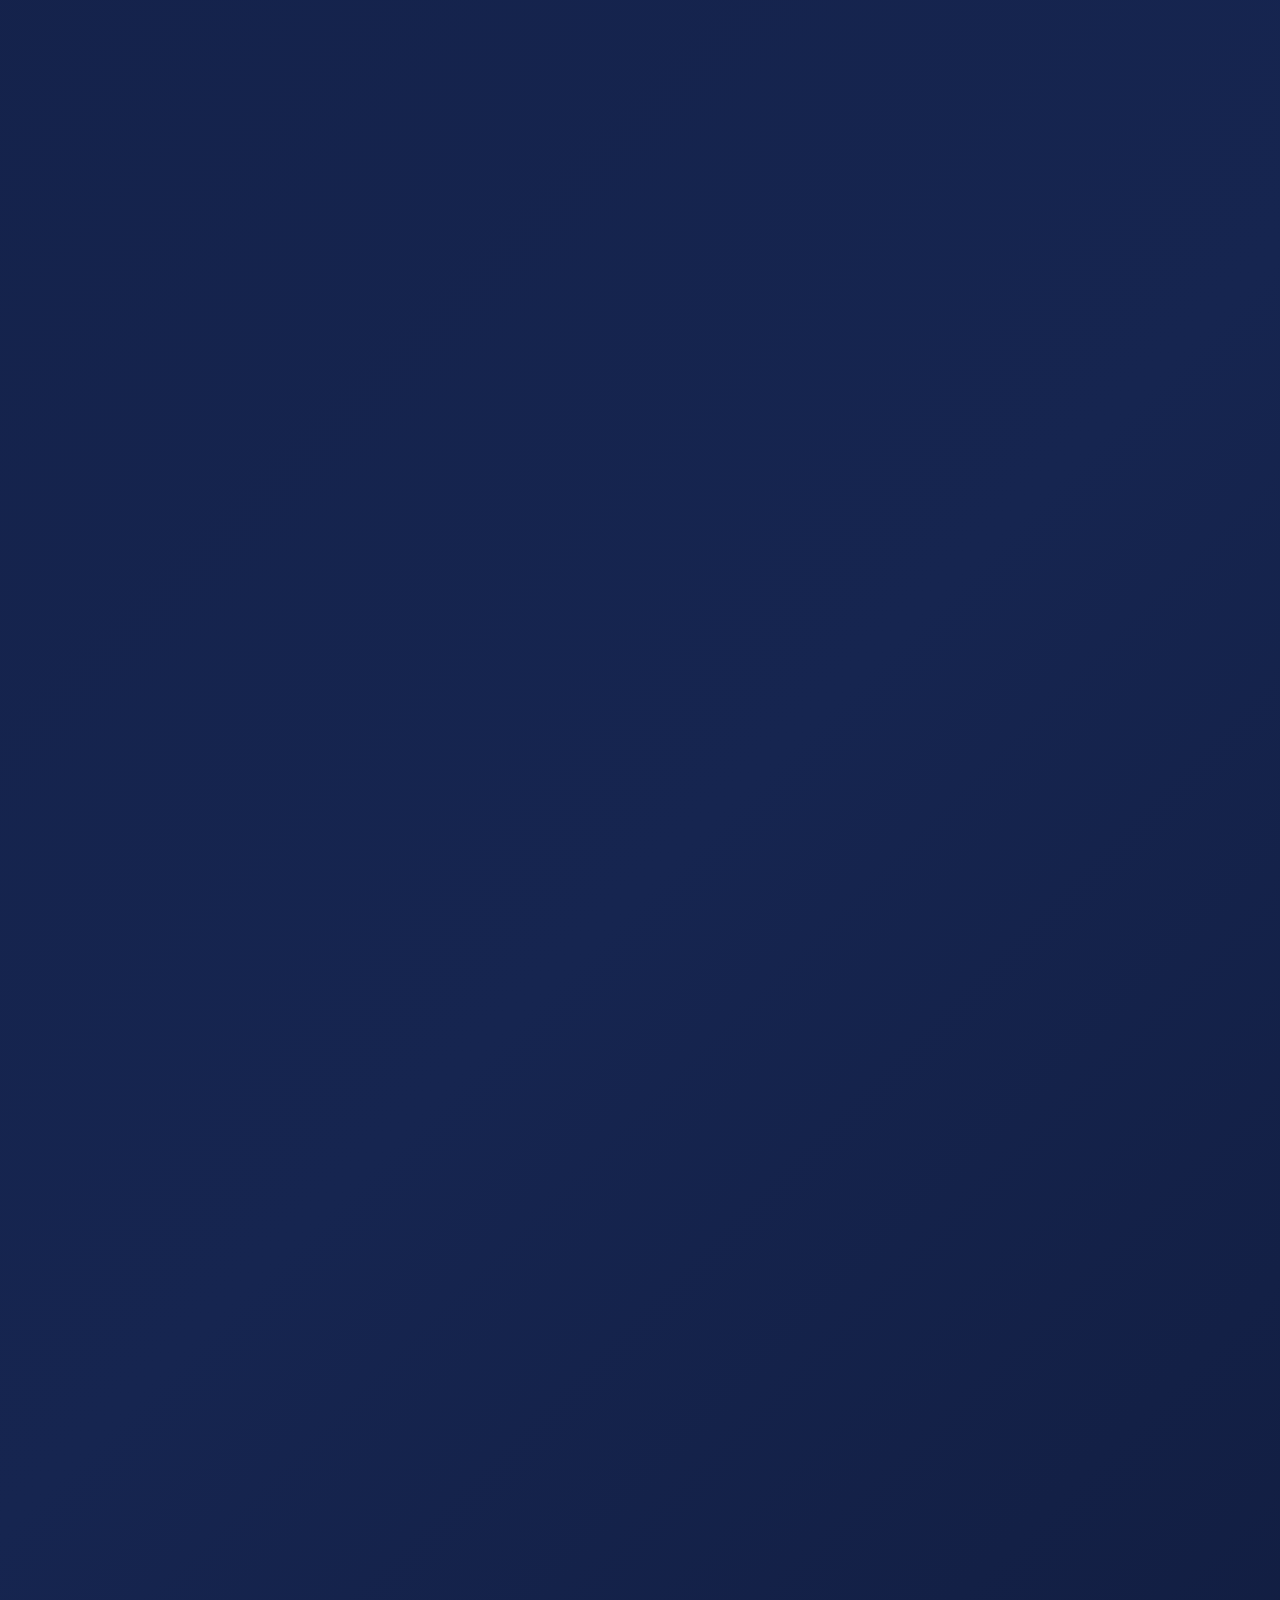
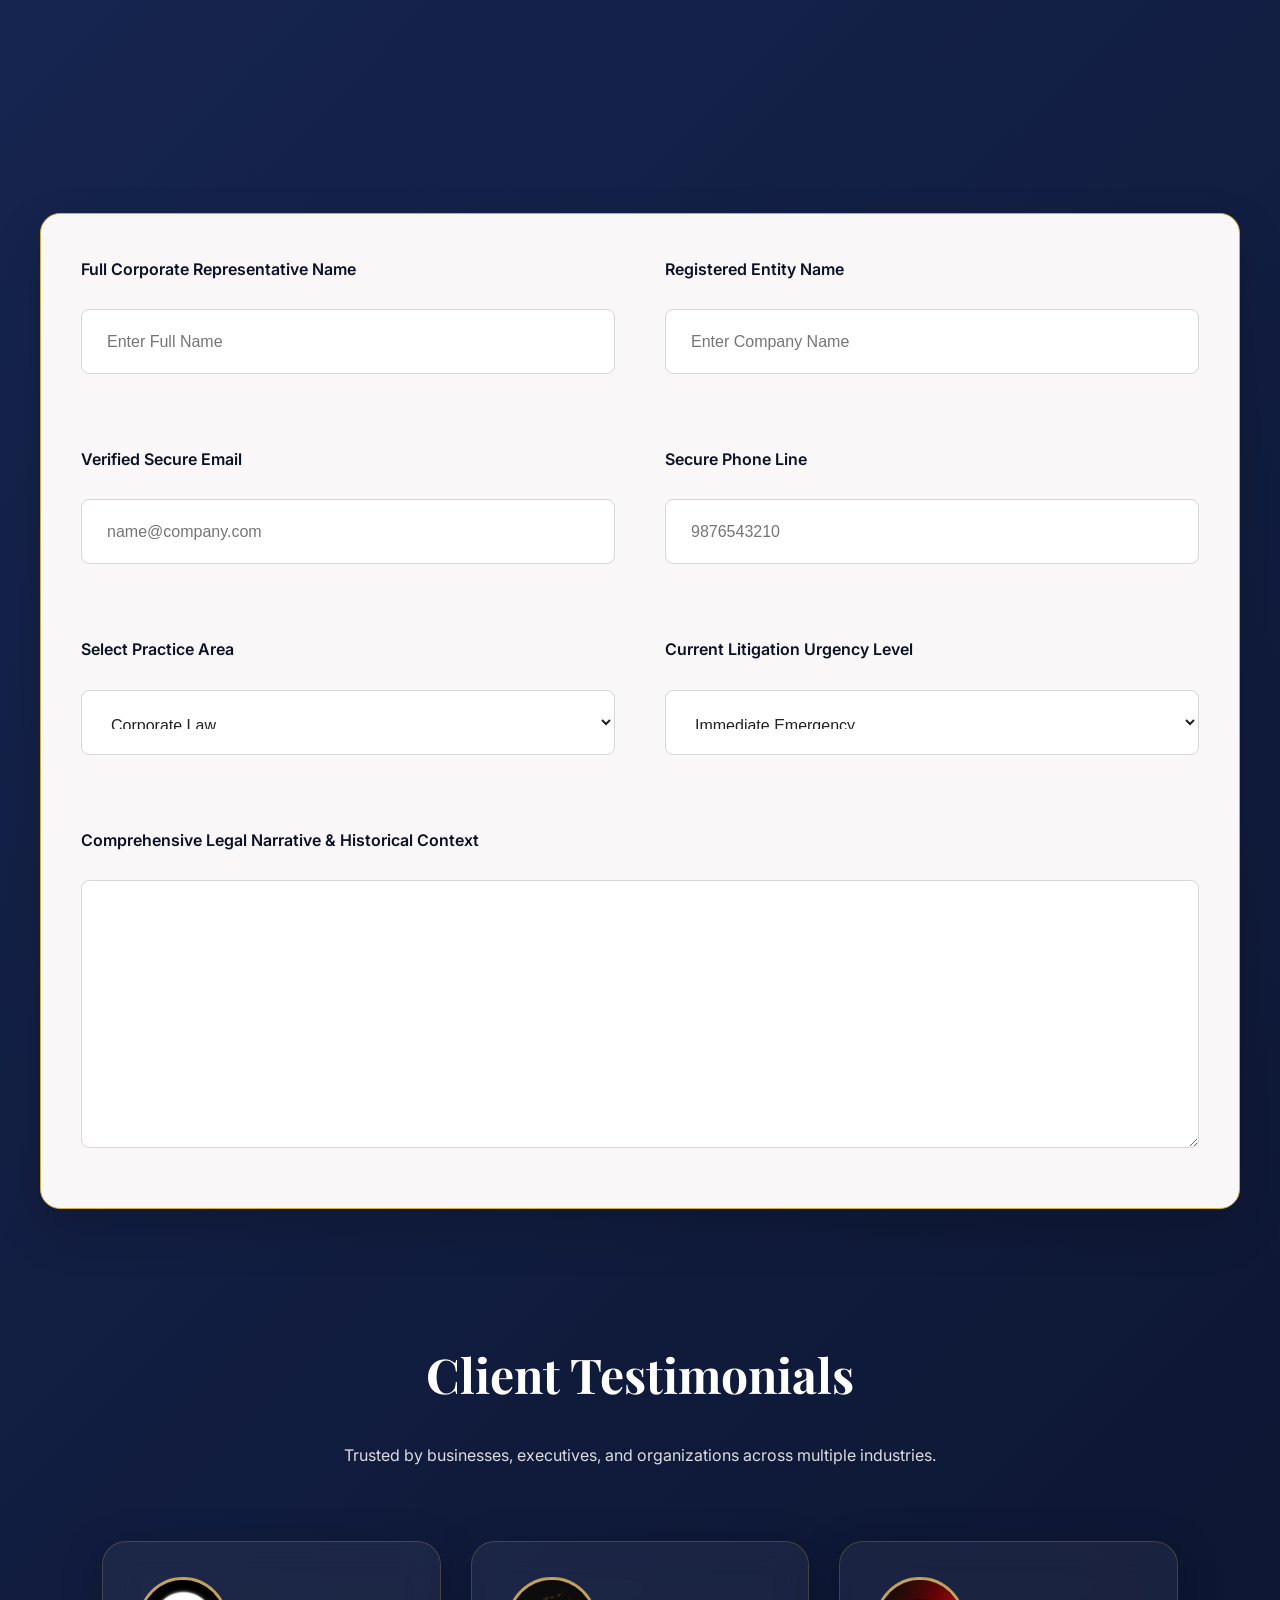
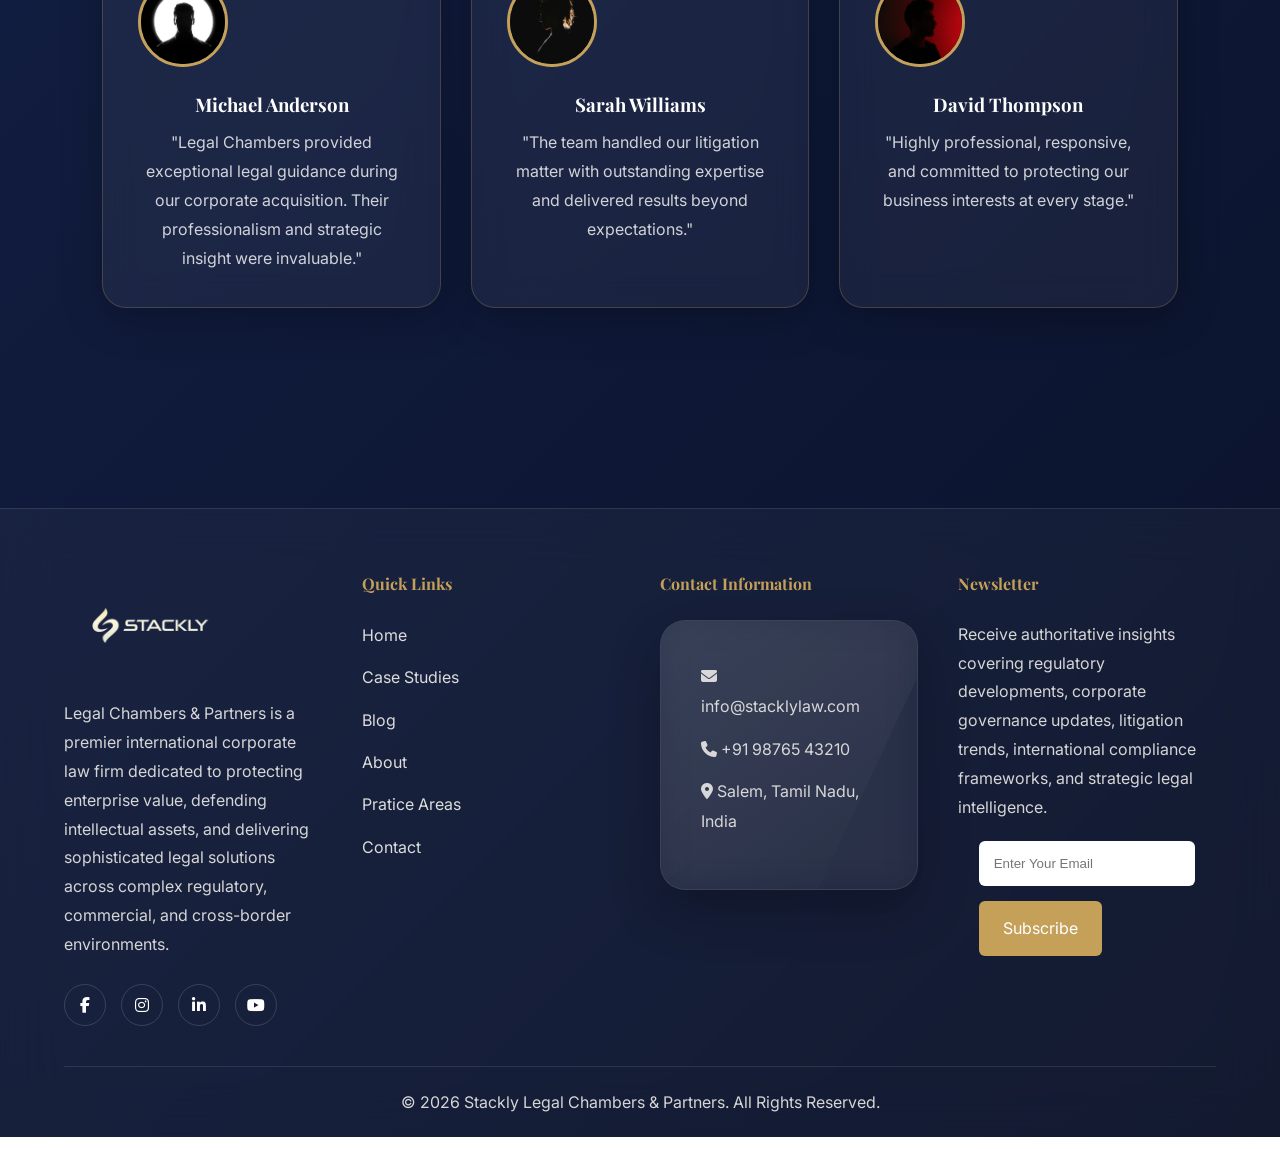
==== commit ed58d62a: "changes" ====
--- a/index.html
+++ b/index.html
@@ -481,7 +481,7 @@
     <div class="section-title reveal">
 
         <h2>
-            About Aegis Legal Chambers & Partners
+            About  Legal Chambers & Partners
         </h2>
 
         <p>
@@ -560,25 +560,44 @@
 
         <div class="form-grid">
 
-            <div class="form-group">
-                <label>Full Corporate Representative Name</label>
-                <input type="text" placeholder="Enter Full Name">
-            </div>
-
-            <div class="form-group">
-                <label>Registered Entity Name</label>
-                <input type="text" placeholder="Enter Company Name">
-            </div>
-
-            <div class="form-group">
-                <label>Verified Secure Email</label>
-                <input type="email" placeholder="name@company.com">
-            </div>
-
-            <div class="form-group">
-                <label>Secure Phone Line</label>
-                <input type="tel" placeholder="+91-00000-0000">
-            </div>
+           <div class="form-group">
+    <label>Full Corporate Representative Name</label>
+    <input
+        type="text"
+        id="fullName"
+        placeholder="Enter Full Name"
+        oninput="this.value=this.value.replace(/[^a-zA-Z\s]/g,'')"
+        required>
+</div>
+
+<div class="form-group">
+    <label>Registered Entity Name</label>
+    <input
+        type="text"
+        id="companyName"
+        placeholder="Enter Company Name"
+        oninput="this.value=this.value.replace(/[^a-zA-Z\s]/g,'')"
+        required>
+</div>
+
+<div class="form-group">
+    <label>Verified Secure Email</label>
+    <input
+        type="email"
+        placeholder="name@company.com"
+        required>
+</div>
+
+<div class="form-group">
+    <label>Secure Phone Line</label>
+    <input
+        type="tel"
+        id="phone"
+        maxlength="10"
+        placeholder="9876543210"
+        oninput="this.value=this.value.replace(/[^0-9]/g,'')"
+        required>
+</div>
 
             <div class="form-group">
                 <label>Select Practice Area</label>
@@ -627,6 +646,56 @@
 
 </section>
 
+
+<!-- TESTIMONIALS SECTION START -->
+
+<section class="testimonials-section">
+
+    <div class="section-title reveal">
+        <h2>Client Testimonials</h2>
+        <p>
+            Trusted by businesses, executives, and organizations across multiple industries.
+        </p>
+    </div>
+
+    <div class="testimonials-grid">
+
+        <div class="testimonial-card reveal">
+            <img src="./assets/client1.webp" alt="Client">
+
+            <h3>Michael Anderson</h3>
+
+            <p>
+                "Legal Chambers provided exceptional legal guidance during our corporate acquisition. Their professionalism and strategic insight were invaluable."
+            </p>
+        </div>
+
+        <div class="testimonial-card reveal">
+            <img src="./assets/client2.webp" alt="Client">
+
+            <h3>Sarah Williams</h3>
+
+            <p>
+                "The team handled our litigation matter with outstanding expertise and delivered results beyond expectations."
+            </p>
+        </div>
+
+        <div class="testimonial-card reveal">
+            <img src="./assets/client3.webp" alt="Client">
+
+            <h3>David Thompson</h3>
+
+            <p>
+                "Highly professional, responsive, and committed to protecting our business interests at every stage."
+            </p>
+        </div>
+
+    </div>
+
+</section>
+
+<!-- TESTIMONIALS SECTION END -->
+
 <!-- FOOTER -->
 
 <footer class="footer">
@@ -778,6 +847,14 @@
                        id="loginPassword"
                        placeholder="Password">
 
+
+                       <div class="remember-wrap">
+    <label class="remember-me">
+        <input type="checkbox" id="rememberMe">
+        <span>Remember Me</span>
+    </label>
+</div>
+
                 <button onclick="loginUser()">
                     Log In
                 </button>
--- a/style.css
+++ b/style.css
@@ -989,8 +989,36 @@
         display:none;
     }
 
+    .navbar{
+        padding:15px 20px;
+    }
+
     .logo img{
-        height:45px;
+        height:70px !important;
+        width:auto;
+        margin-top:0;
+        margin-bottom:0;
+    }
+
+}@media(max-width:768px){
+
+    .login-btn{
+        display:none;
+    }
+
+    .navbar{
+        padding:15px 20px;
+    }
+
+   
+    .logo img{
+        height:90px !important;
+        width:auto;
+        max-width:220px;
+        object-fit:contain;
+
+        margin-top:0;
+        margin-bottom:0;
     }
 
 }
@@ -1067,8 +1095,7 @@
 .metric-card,
 .practice-card,
 .case-card,
-.auth-box,
-.legal-form{
+.auth-box{
 
     background:
     rgba(255,255,255,.06) !important;
@@ -3297,4 +3324,243 @@
 .legal-form input,
 .legal-form select{
     height:65px;
+}
+
+
+
+/* ===== FORM COLOR UPDATE ===== */
+
+.legal-form{
+    background: linear-gradient(135deg,#ffffff,#f8f5ef);
+    padding: 40px;
+    border: 2px solid #C5A059;
+    border-radius: 20px;
+    box-shadow: 0 20px 50px rgba(0,0,0,.15);
+}
+
+.legal-form label{
+    color: #0A1128;
+    font-weight: 600;
+}
+
+.legal-form input,
+.legal-form select,
+.legal-form textarea{
+    background: #ffffff;
+    border: 1px solid #d7d7d7;
+    color: #222;
+}
+
+.legal-form input:focus,
+.legal-form select:focus,
+.legal-form textarea:focus{
+    border-color: #C5A059;
+    box-shadow: 0 0 0 3px rgba(197,160,89,.15);
+    outline: none;
+}
+
+
+/* ===== DARK LUXURY FORM ===== */
+
+.legal-form{
+    background: #f9f7f7;
+    border: 1px solid #D4AF37;
+    border-radius: 20px;
+}
+
+
+/* =========================
+TESTIMONIALS
+========================= */
+
+.testimonials-section{
+    padding:120px 8%;
+    position:relative;
+}
+
+.testimonials-grid{
+    display:grid;
+    grid-template-columns:repeat(auto-fit,minmax(320px,1fr));
+    gap:30px;
+    margin-top:60px;
+}
+
+.testimonial-card{
+    padding:35px;
+    text-align:center;
+
+    background:rgba(255,255,255,0.05);
+    backdrop-filter:blur(18px);
+    -webkit-backdrop-filter:blur(18px);
+
+    border:1px solid rgba(197,160,89,.25);
+
+    border-radius:24px;
+
+    box-shadow:
+    0 10px 40px rgba(0,0,0,.25);
+
+    transition:.4s ease;
+}
+
+.testimonial-card:hover{
+    transform:translateY(-10px);
+
+    border-color:#C5A059;
+
+    box-shadow:
+    0 20px 60px rgba(0,0,0,.35);
+}
+
+.testimonial-card img{
+    width:90px;
+    height:90px;
+    object-fit:cover;
+    border-radius:50%;
+
+    margin-bottom:20px;
+
+    border:3px solid #C5A059;
+}
+
+.testimonial-card h3{
+    color:#fff;
+    margin-bottom:6px;
+}
+
+.testimonial-card span{
+    color:#C5A059;
+    font-size:.9rem;
+    display:block;
+    margin-bottom:18px;
+}
+
+.testimonial-card p{
+    color:rgba(255,255,255,.8);
+    line-height:1.8;
+}
+
+/* Mobile */
+
+@media(max-width:768px){
+
+    .testimonials-section{
+        padding:80px 6%;
+    }
+
+    .testimonials-grid{
+        grid-template-columns:1fr;
+    }
+
+}
+
+@media (max-width: 768px){
+
+    .navbar{
+        padding: 15px 20px;
+        min-height: 75px;
+    }
+
+    .logo{
+        flex: 1;
+        display: flex;
+        align-items: center;
+    }
+
+    .logo img{
+        height: 55px !important;
+        width: auto;
+        max-width: 180px;
+        object-fit: contain;
+    }
+
+    .hamburger{
+        margin-left: auto;
+    }
+
+}
+
+@media (max-width:768px){
+
+    .logo img{
+        height: 70px !important;
+        width: auto !important;
+        max-height: none !important;
+        max-width: 220px !important;
+    }
+
+}
+
+@media (max-width:768px){
+
+    .logo{
+        width: 220px !important;
+        flex-shrink: 0;
+    }
+
+    .logo img{
+        display:block;
+        height:70px !important;
+        width:auto !important;
+    }
+
+}
+
+
+/* MOBILE HEADER FIX */
+@media (max-width:768px){
+
+    .navbar{
+        height:70px;
+        padding:0 20px;
+        display:flex;
+        align-items:center;
+    }
+
+    .logo{
+        display:flex;
+        align-items:center;
+        height:100%;
+    }
+
+    .logo img{
+        height:85px !important;
+        width:auto;
+        margin:0 !important;
+        object-fit:contain;
+    }
+
+    .hamburger{
+        margin-left:auto;
+    }
+}
+
+
+.remember-me{
+    display:flex;
+    align-items:center;
+    gap:8px;
+    color:#fff;
+    cursor:pointer;
+}
+
+.remember-me input{
+    width:18px !important;
+    height:18px !important;
+    margin:0 !important;
+    flex-shrink:0;
+}
+
+.remember-me span{
+    display:inline-block;
+    line-height:1;
+}
+
+.remember-me input[type="checkbox"]{
+    width:18px !important;
+    margin-bottom:0 !important;
+}
+
+.remember-wrap{
+    margin:15px 0 25px;
 }
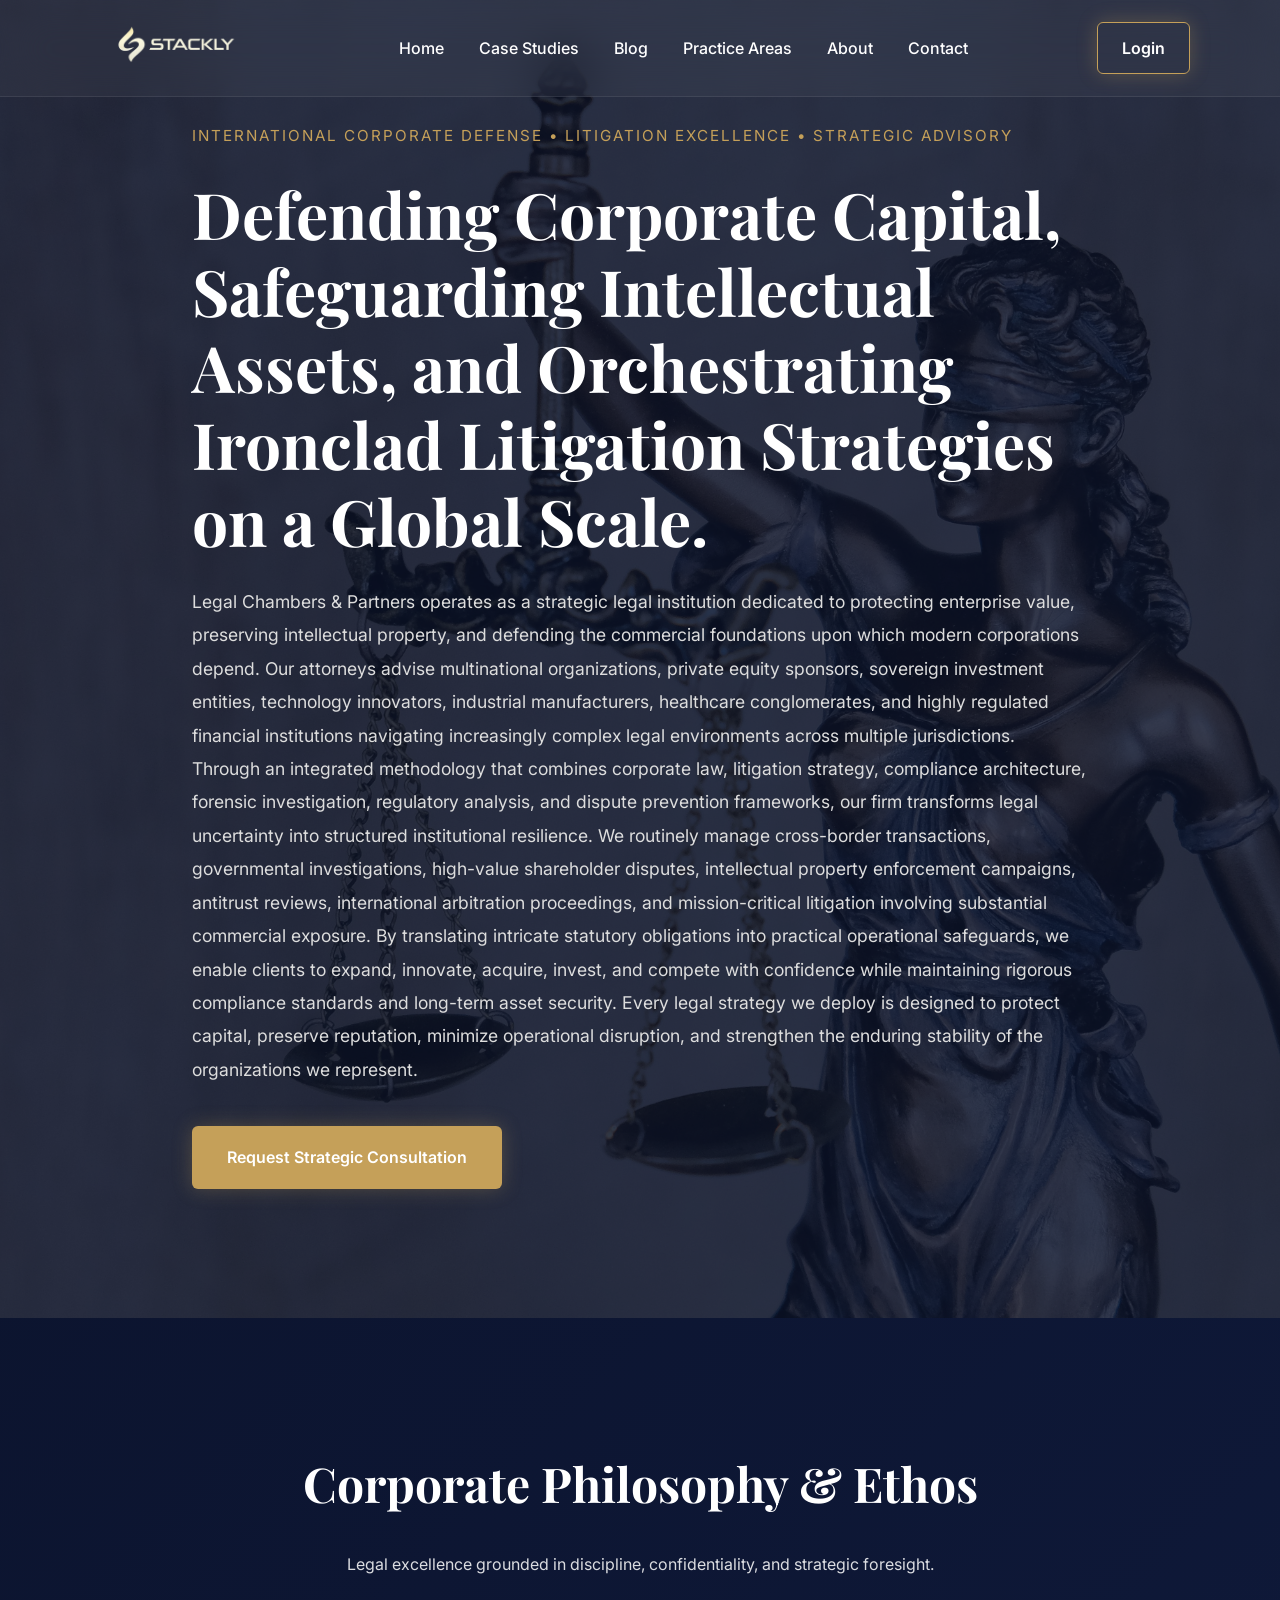
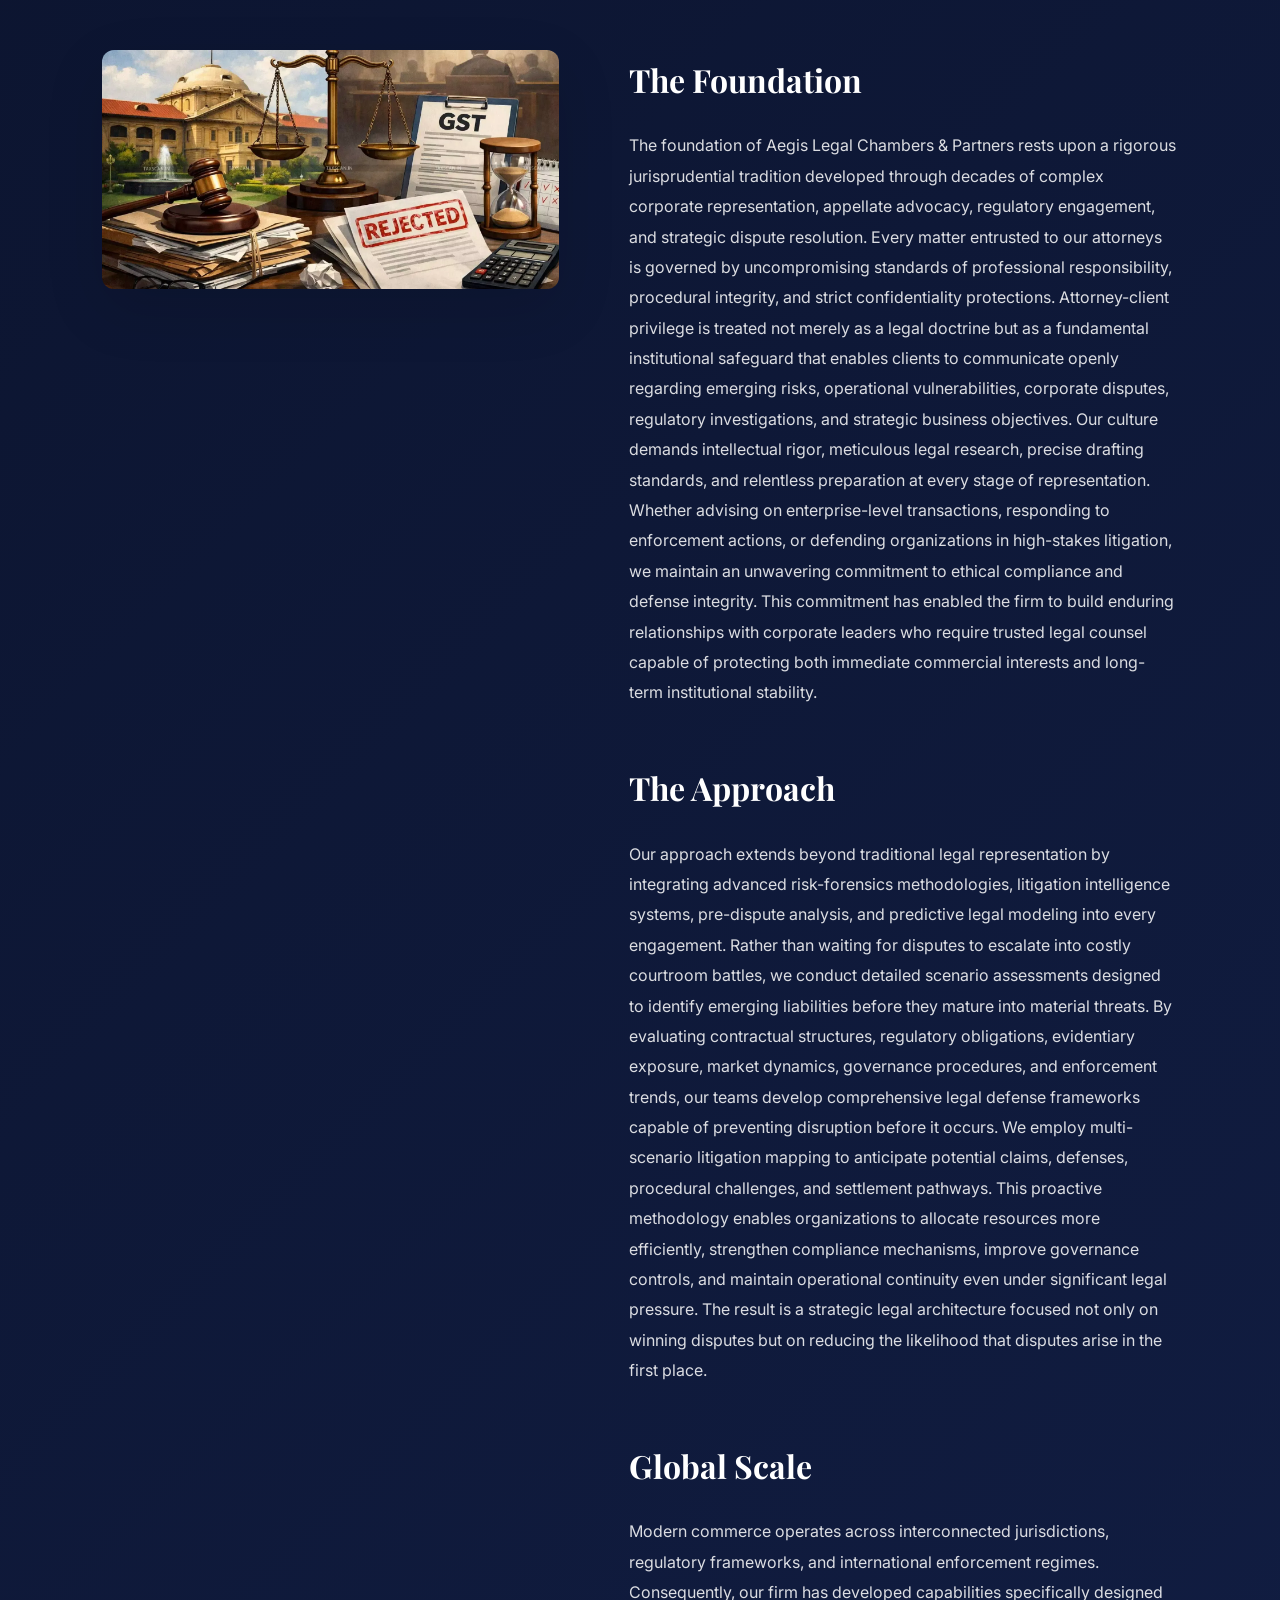
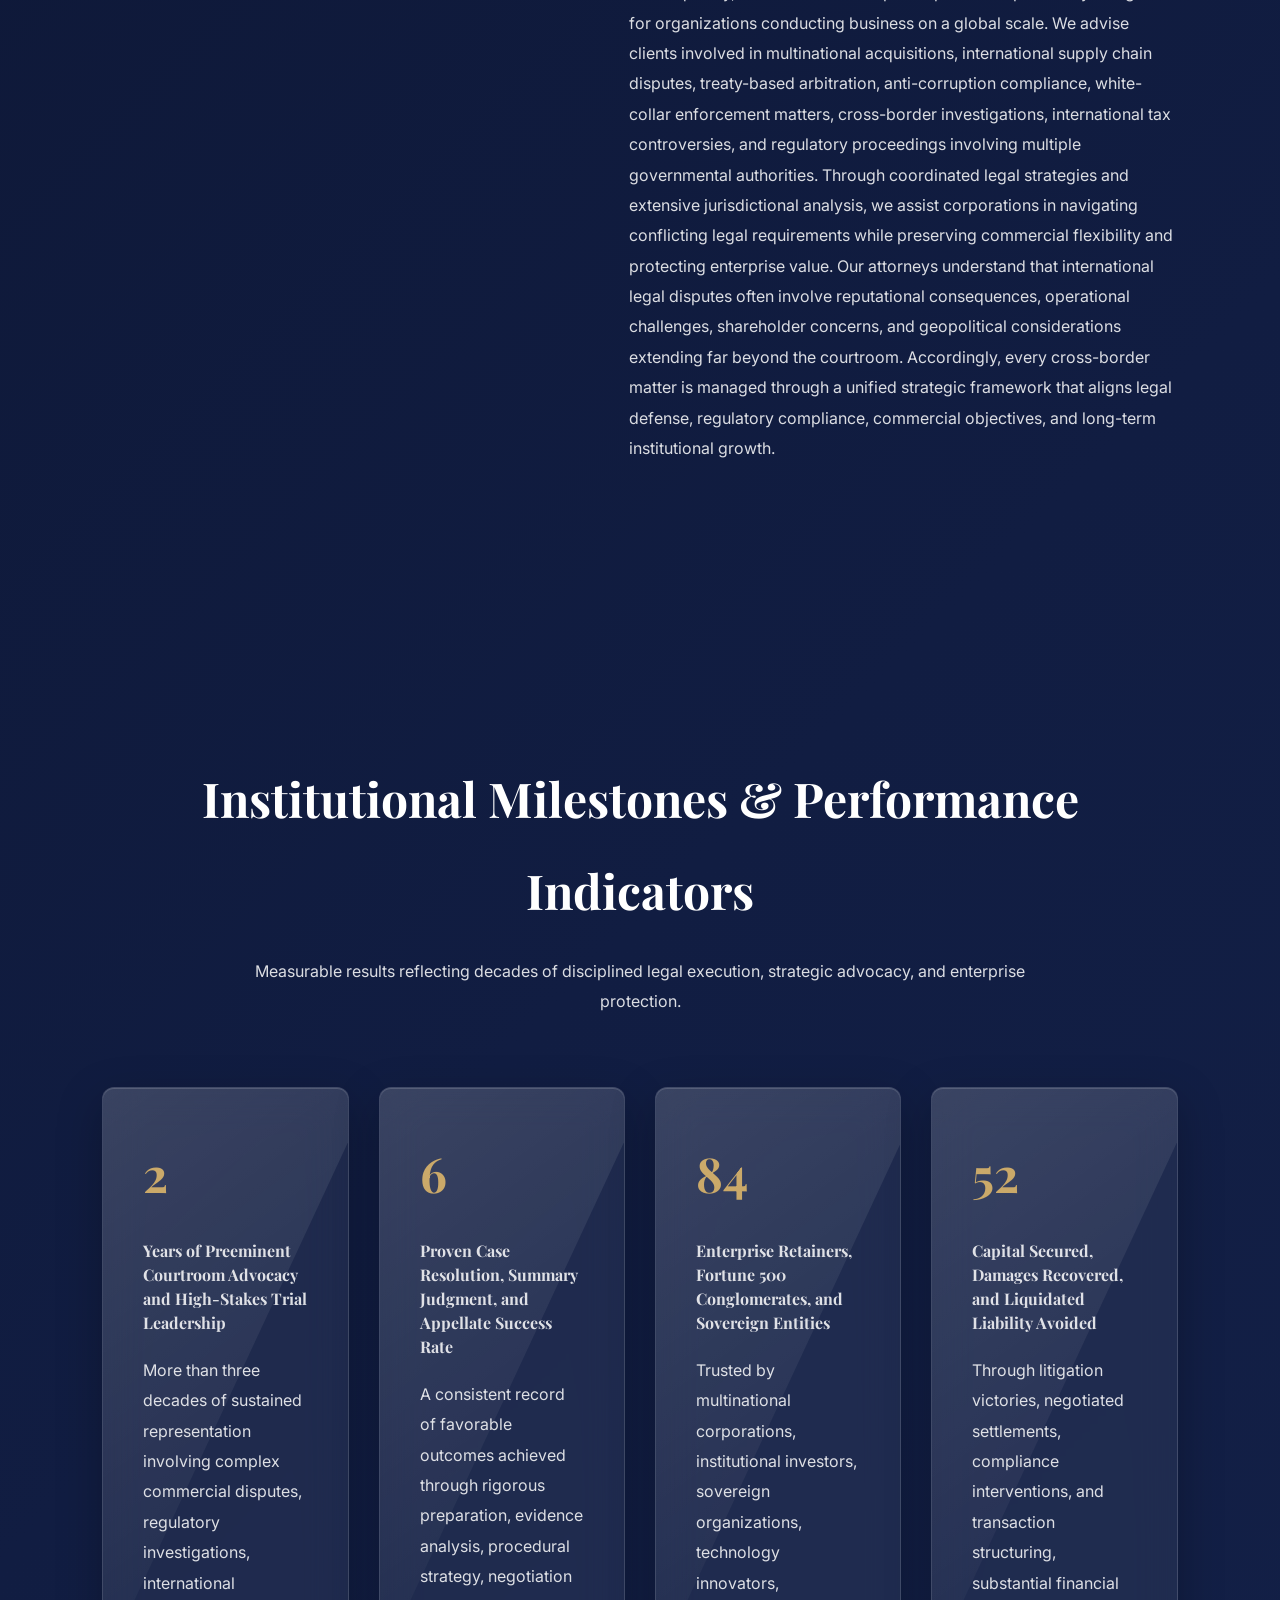
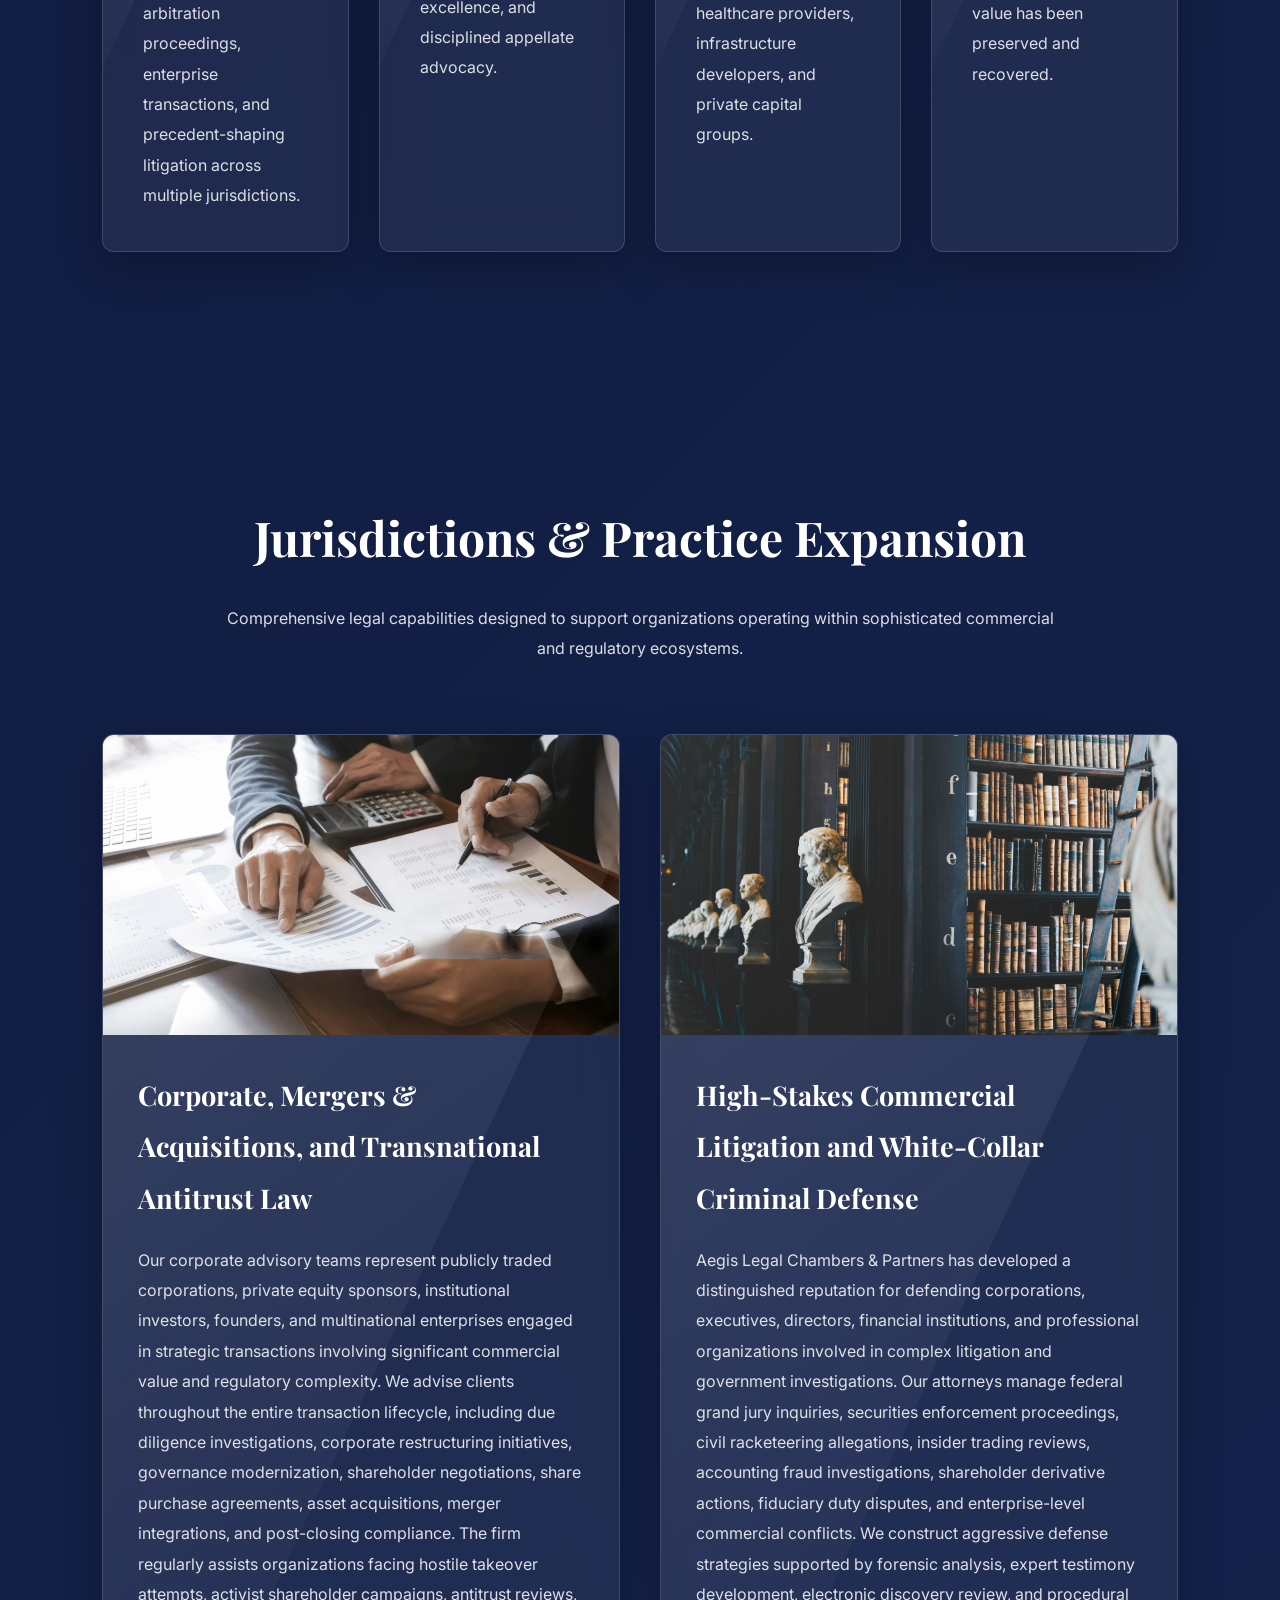
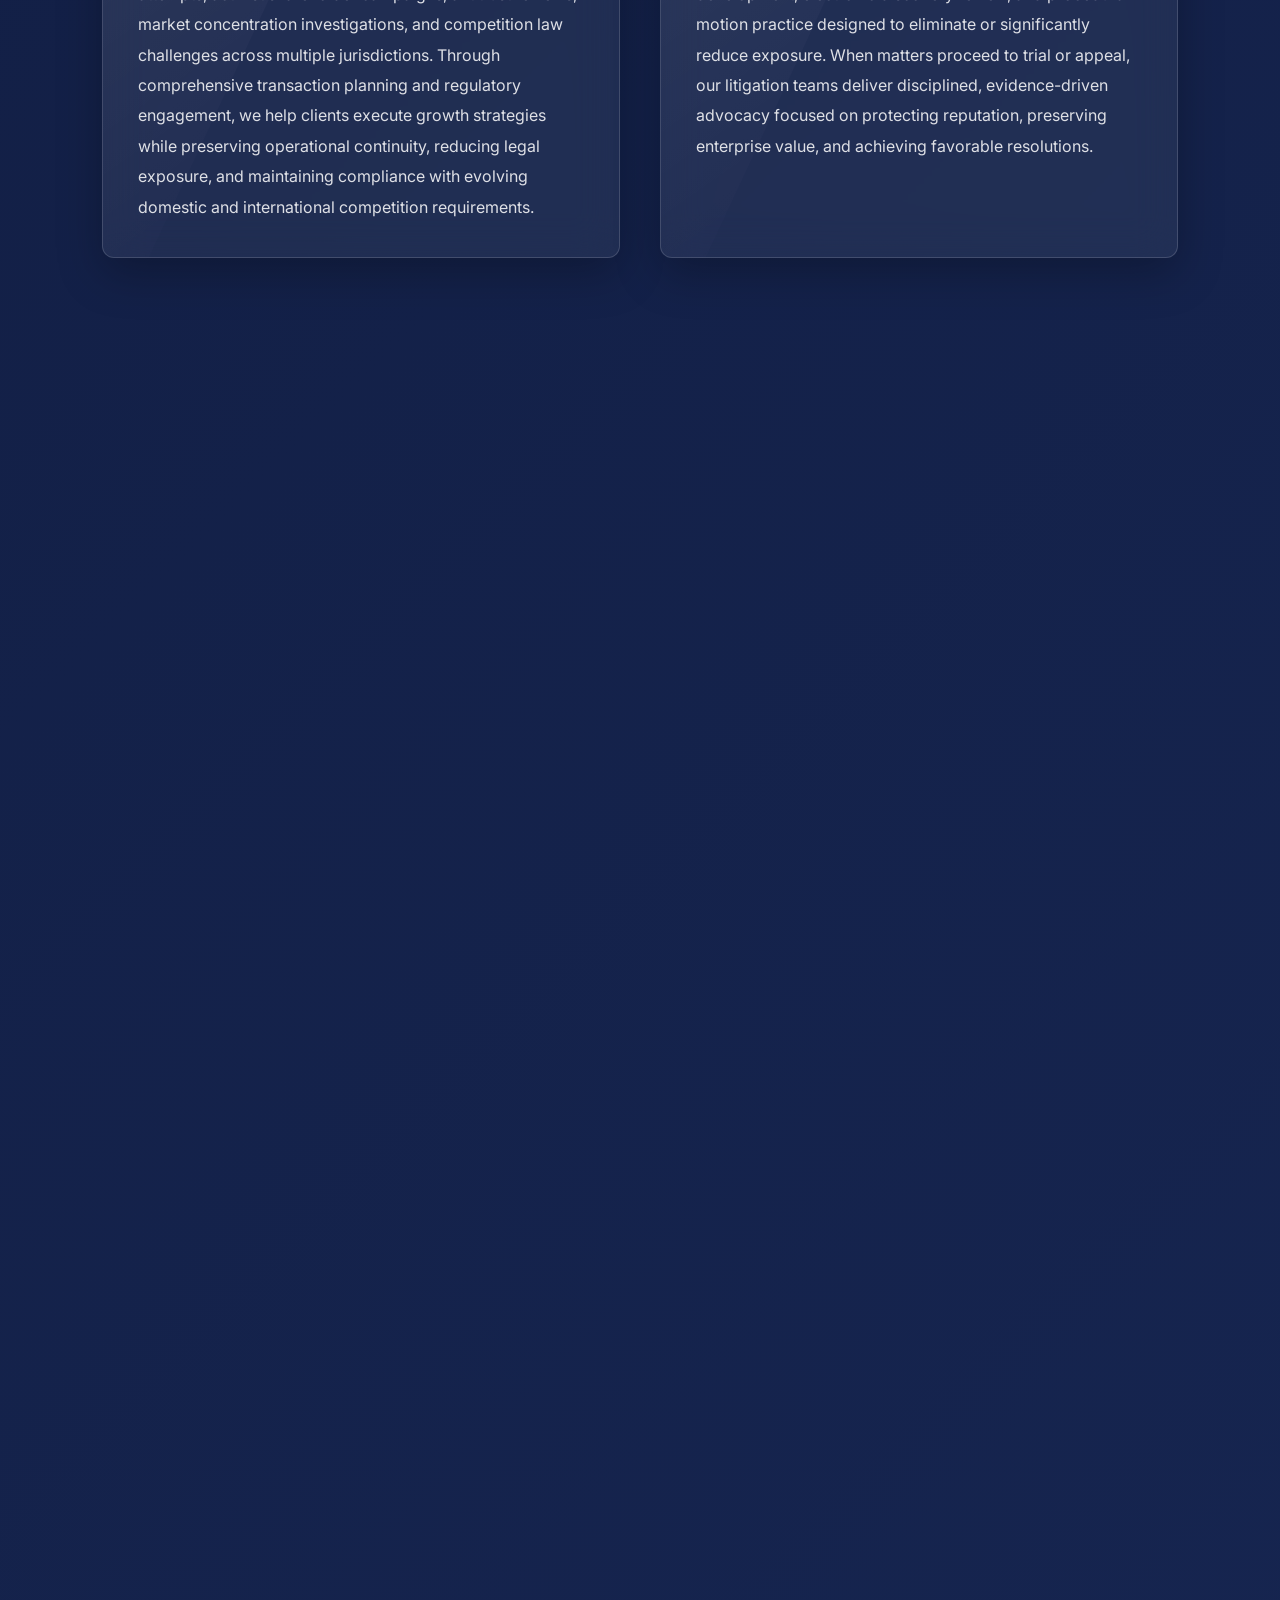
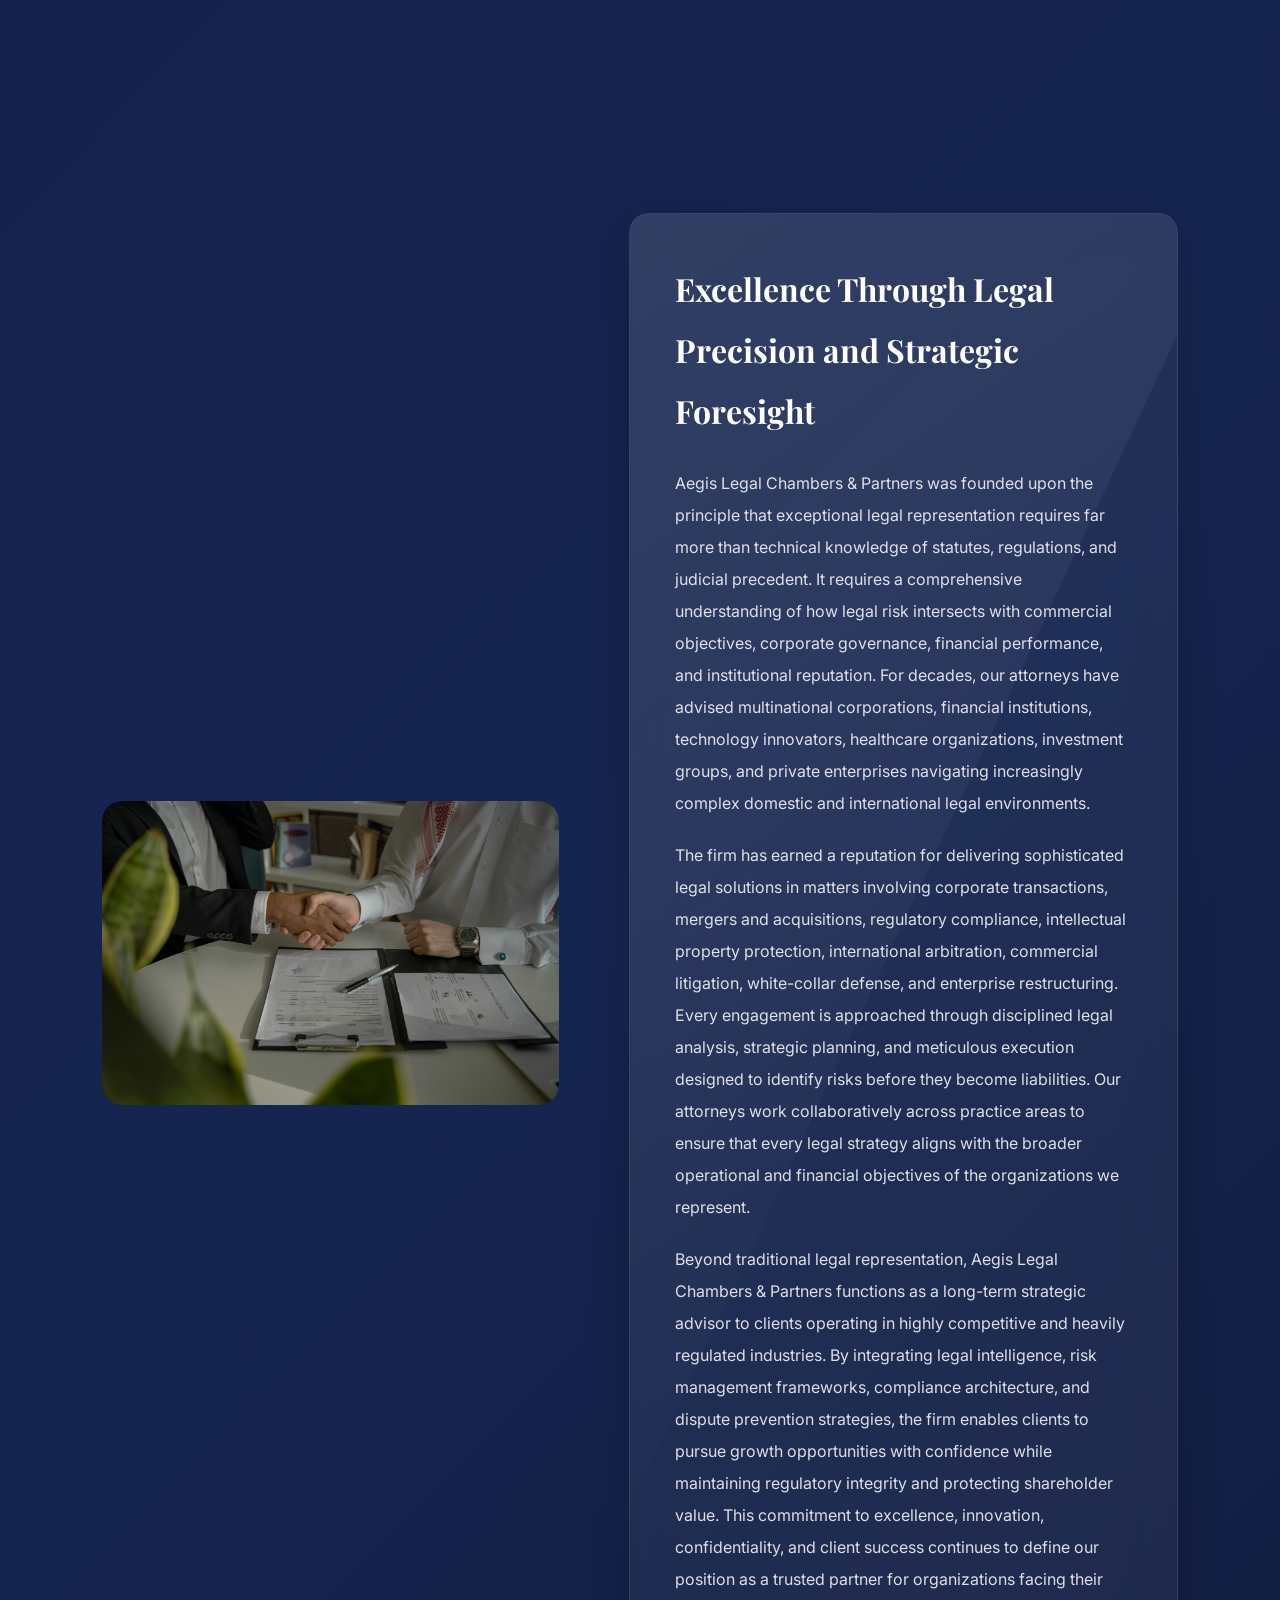
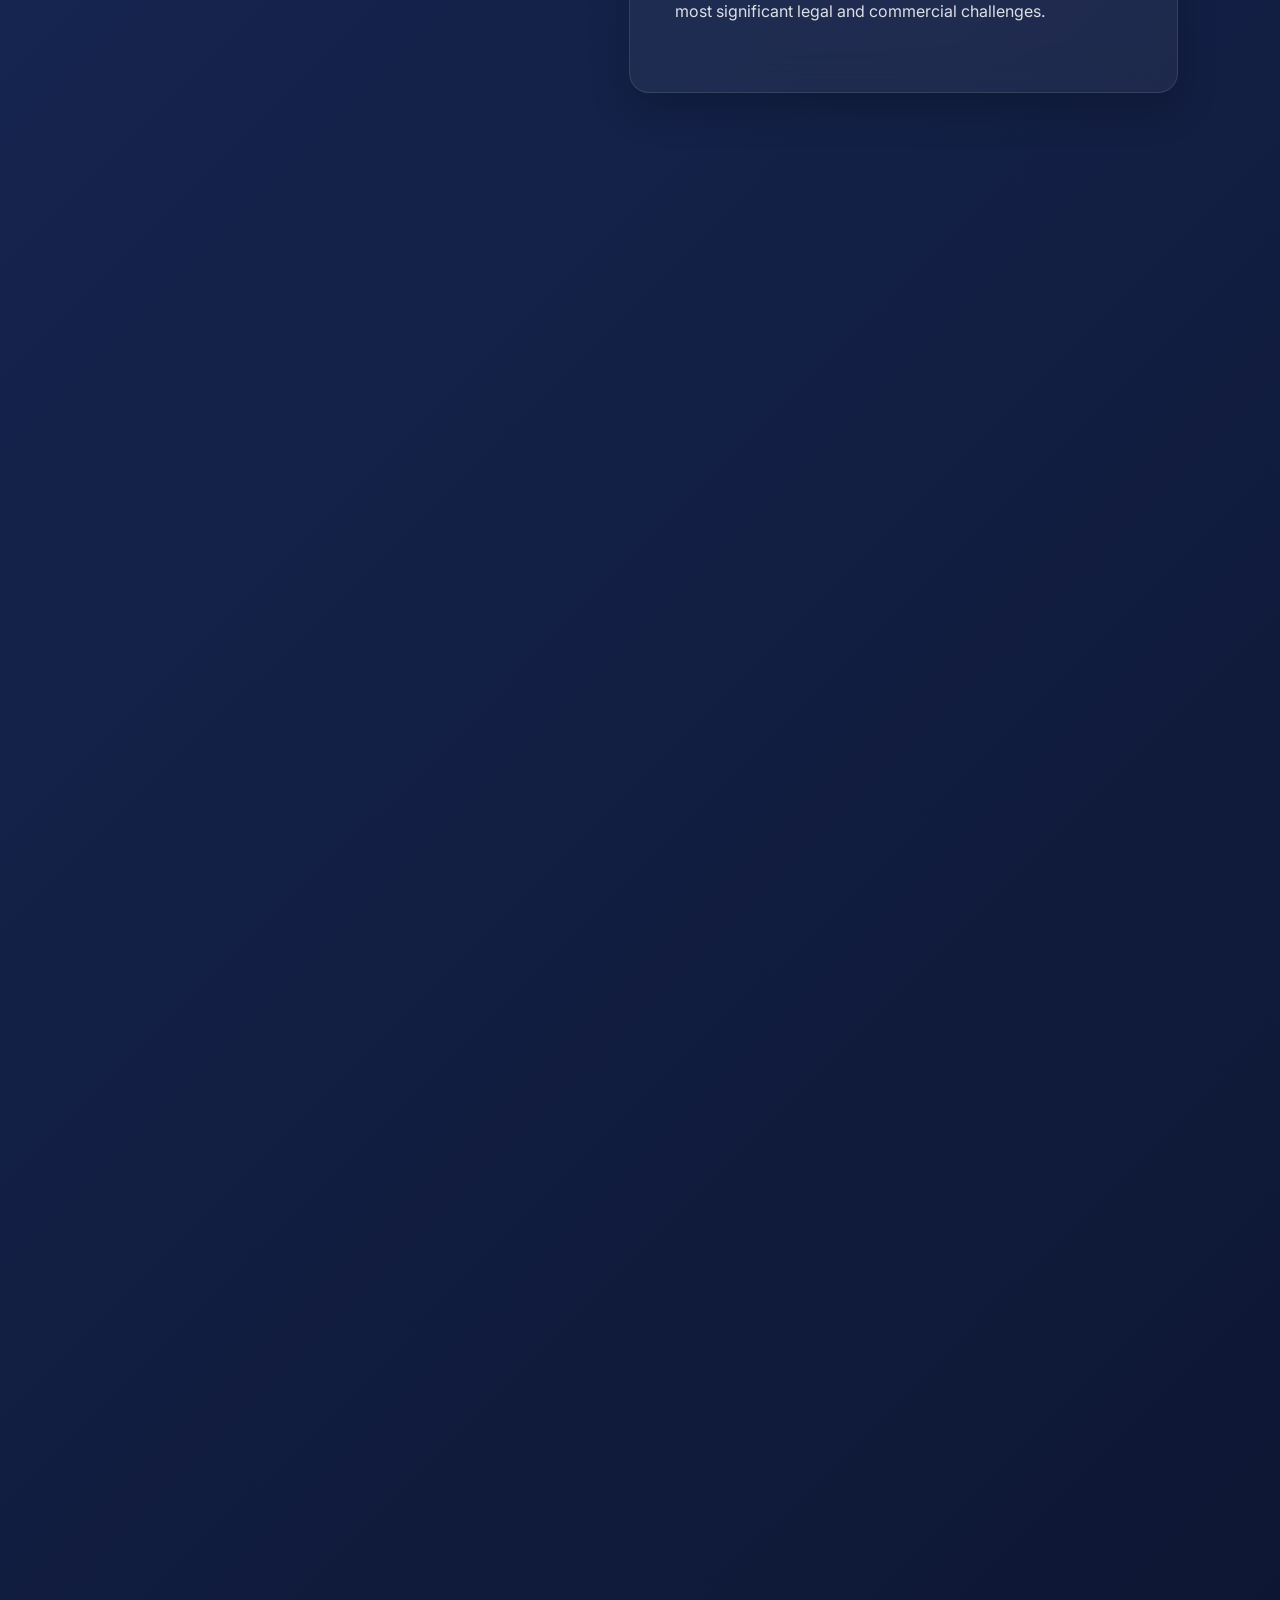
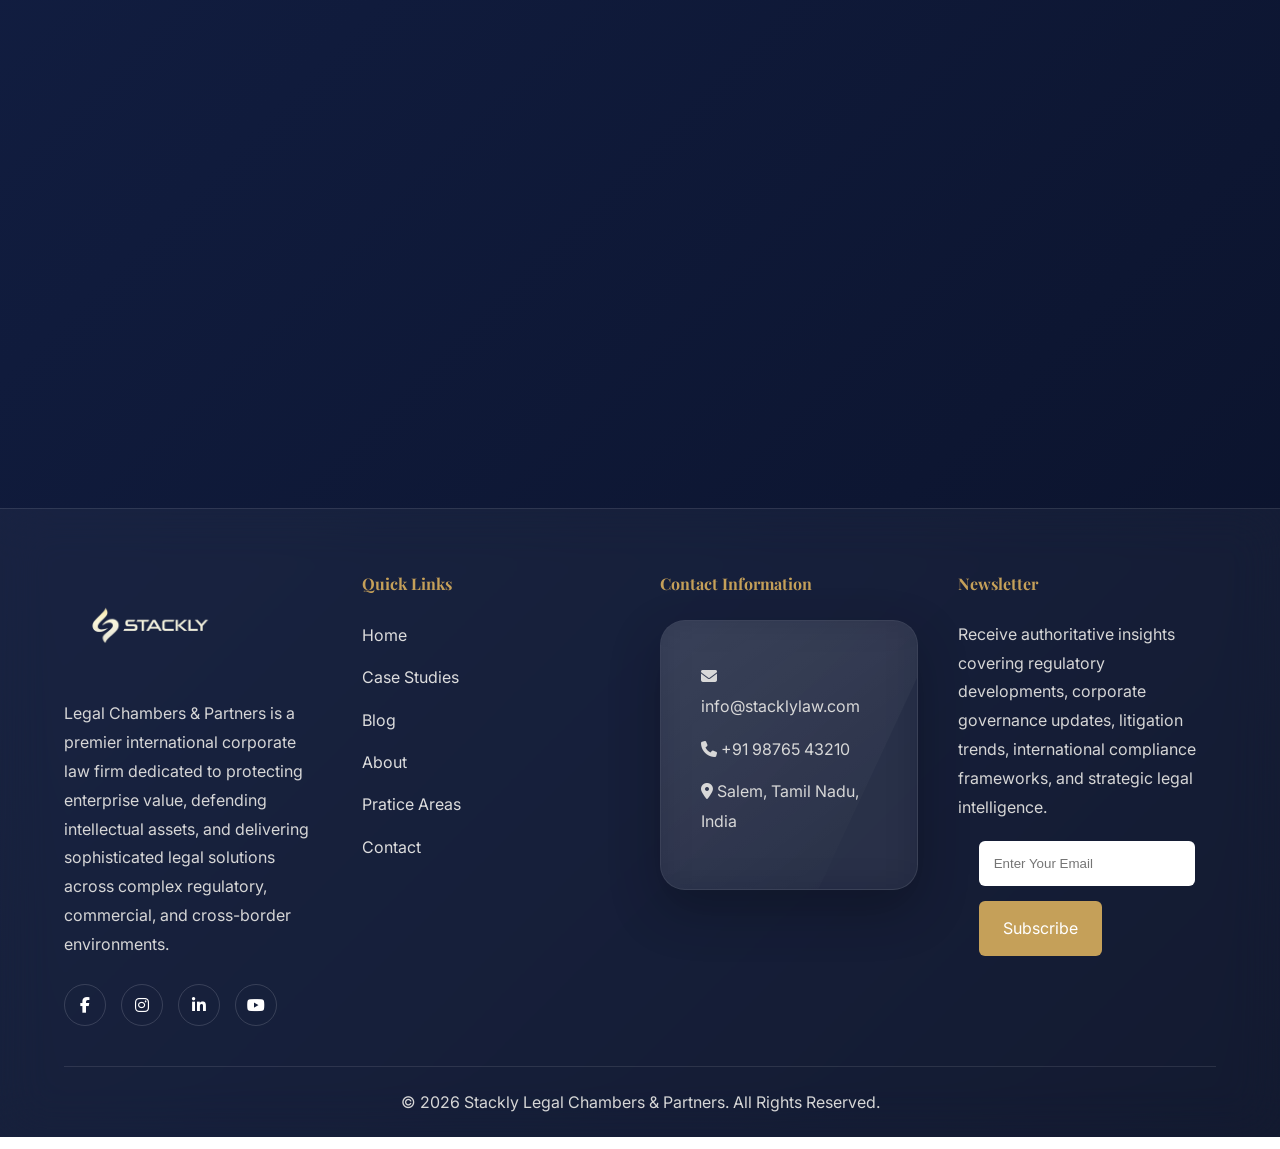
==== commit 369b6aec: "add" ====
--- a/index.html
+++ b/index.html
@@ -50,20 +50,26 @@
     </a>
     </div>
 
-    <nav class="nav-links" id="navLinks">
-        <a href="index.html">Home</a>
-        <a href="casestudies.html">Case Studies</a>
-        <a href="blog.html">Blog</a>
-        <a href="pratice.html">Practice Areas</a>
-        <a href="about.html">About</a>
-        <a href="contact.html">Contact</a>
-    </nav>
-           <a href="#" class="login-btn" onclick="openAuth()">Login</a>
-    <div class="hamburger" id="hamburger">
-        <span></span>
-        <span></span>
-        <span></span>
-    </div>
+   <nav class="nav-links" id="navLinks">
+    <a href="index.html">Home</a>
+    <a href="casestudies.html">Case Studies</a>
+    <a href="blog.html">Blog</a>
+    <a href="pratice.html">Practice Areas</a>
+    <a href="about.html">About</a>
+    <a href="contact.html">Contact</a>
+
+    <!-- Mobile Login -->
+    <a href="#" class="mobile-login-btn" onclick="openAuth()">Login</a>
+</nav>
+
+<!-- Desktop Login -->
+<a href="#" class="login-btn" onclick="openAuth()">Login</a>
+
+<div class="hamburger" id="hamburger">
+    <span></span>
+    <span></span>
+    <span></span>
+</div>
 
 </header>
 
@@ -202,6 +208,7 @@
                     the likelihood that disputes arise in the first place.
                 </p>
 
+
             </div>
 
             <div class="reveal">
--- a/style.css
+++ b/style.css
@@ -1000,27 +1000,34 @@
         margin-bottom:0;
     }
 
-}@media(max-width:768px){
+}
+
+@media(max-width:768px){
 
     .login-btn{
         display:none;
     }
 
     .navbar{
-        padding:15px 20px;
-    }
-
-   
+        height:90px;
+        padding:0 20px;
+        display:flex;
+        align-items:center;
+        justify-content:space-between;
+    }
+
     .logo img{
-        height:90px !important;
+        height:75px !important;
         width:auto;
         max-width:220px;
         object-fit:contain;
 
+        margin:0;
+    }
+
+    .hamburger{
         margin-top:0;
-        margin-bottom:0;
-    }
-
+    }
 }
 
 
@@ -1095,7 +1102,9 @@
 .metric-card,
 .practice-card,
 .case-card,
-.auth-box{
+.auth-box
+.legal-form
+{
 
     background:
     rgba(255,255,255,.06) !important;
@@ -3346,15 +3355,15 @@
 .legal-form input,
 .legal-form select,
 .legal-form textarea{
-    background: #ffffff;
+    background:#5b6b9c;
     border: 1px solid #d7d7d7;
-    color: #222;
+    color: #060606;
 }
 
 .legal-form input:focus,
 .legal-form select:focus,
 .legal-form textarea:focus{
-    border-color: #C5A059;
+    border-color: #080808;
     box-shadow: 0 0 0 3px rgba(197,160,89,.15);
     outline: none;
 }
@@ -3563,4 +3572,135 @@
 
 .remember-wrap{
     margin:15px 0 25px;
+}
+
+/* ==========================================
+SELECT DROPDOWN ALIGNMENT FIX
+========================================== */
+
+.form-group select{
+    height:65px !important;
+    padding:0 20px !important;
+    line-height:65px !important;
+    display:block;
+}
+
+.form-group select option{
+    padding:10px;
+}
+
+.mobile-login-btn{
+    display:none;
+}
+
+@media(max-width:768px){
+
+    .mobile-login-btn{
+        display:block;
+        text-align:center;
+        margin-top:20px;
+        padding:12px;
+        border:1px solid #C5A059;
+        border-radius:8px;
+        color:#fff !important;
+    }
+
+    .login-btn{
+        display:none;
+    }
+}
+
+.mobile-login-btn{
+    display:none;
+}
+
+@media(max-width:768px){
+
+    .login-btn{
+        display:none;
+    }
+
+    .mobile-login-btn{
+        display:block;
+        text-align:center;
+        margin-top:20px;
+        padding:12px;
+        border:1px solid #C5A059;
+        border-radius:8px;
+        color:#fff !important;
+        text-decoration:none;
+    }
+}
+
+/* LOGIN POPUP SIZE FIX */
+
+.auth-box{
+    width:700px !important;
+    max-width:90% !important;
+    min-height:500px !important;
+}
+
+.auth-left{
+    padding:30px !important;
+}
+
+.auth-left h2{
+    font-size:2rem !important;
+}
+
+.auth-box input,
+.auth-box select{
+    padding:14px 20px !important;
+    margin-bottom:15px !important;
+}
+
+.auth-box button{
+    padding:14px !important;
+}
+
+@media(max-width:768px){
+
+    .auth-box{
+        width:95% !important;
+        min-height:auto !important;
+        flex-direction:column;
+    }
+
+    .auth-right{
+        display:none;
+    }
+
+    .auth-left{
+        padding:25px !important;
+    }
+}
+
+@media(max-width:768px){
+
+    .navbar{
+        height:100px;
+        padding:0 20px;
+    }
+
+    .logo img{
+        height:150px !important;
+        width:auto !important;
+        max-width:none !important;
+        margin:0 !important;
+    }
+}
+
+
+
+
+.ethos-img {
+    display: flex;
+    justify-content: flex-start; /* LEFT SIDE */
+}
+
+.ethos-img img {
+    width: 100%;
+    max-width: 450px;
+    border-radius: 12px;
+    object-fit: cover;
 }
